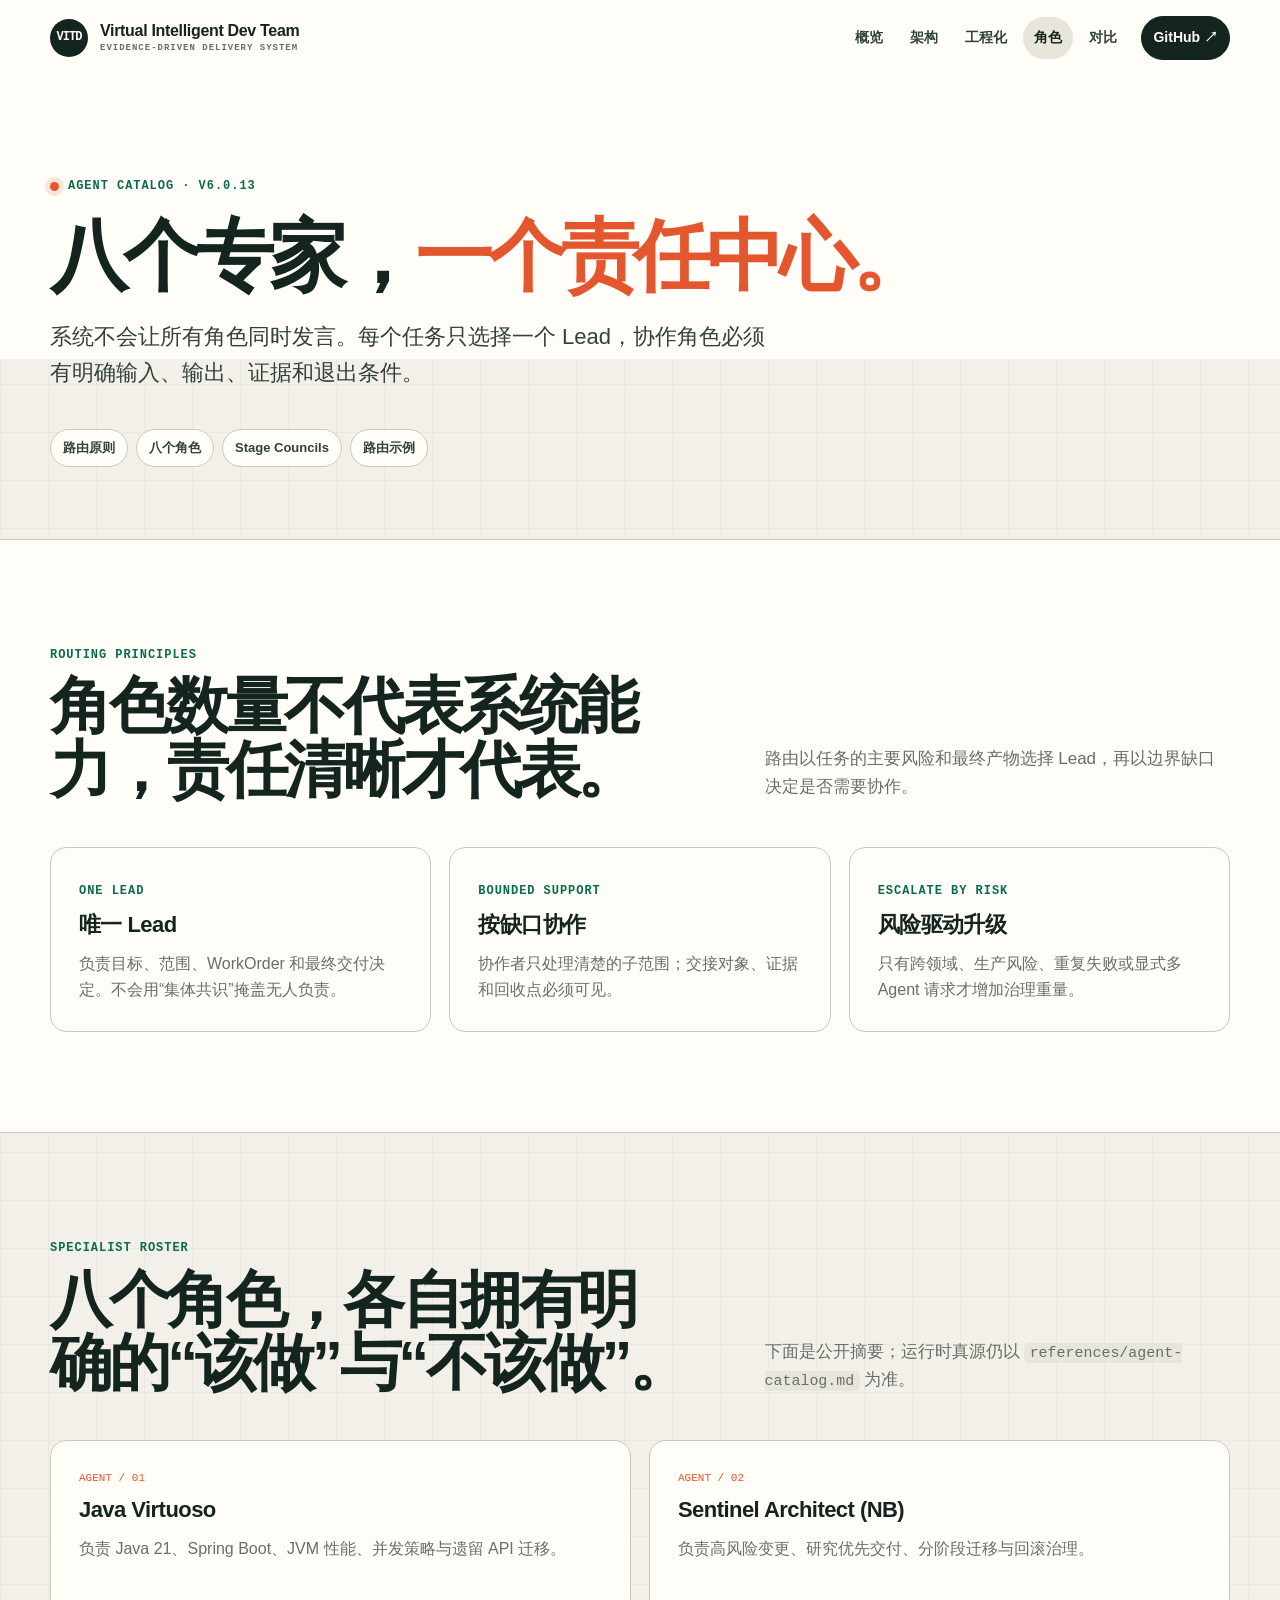
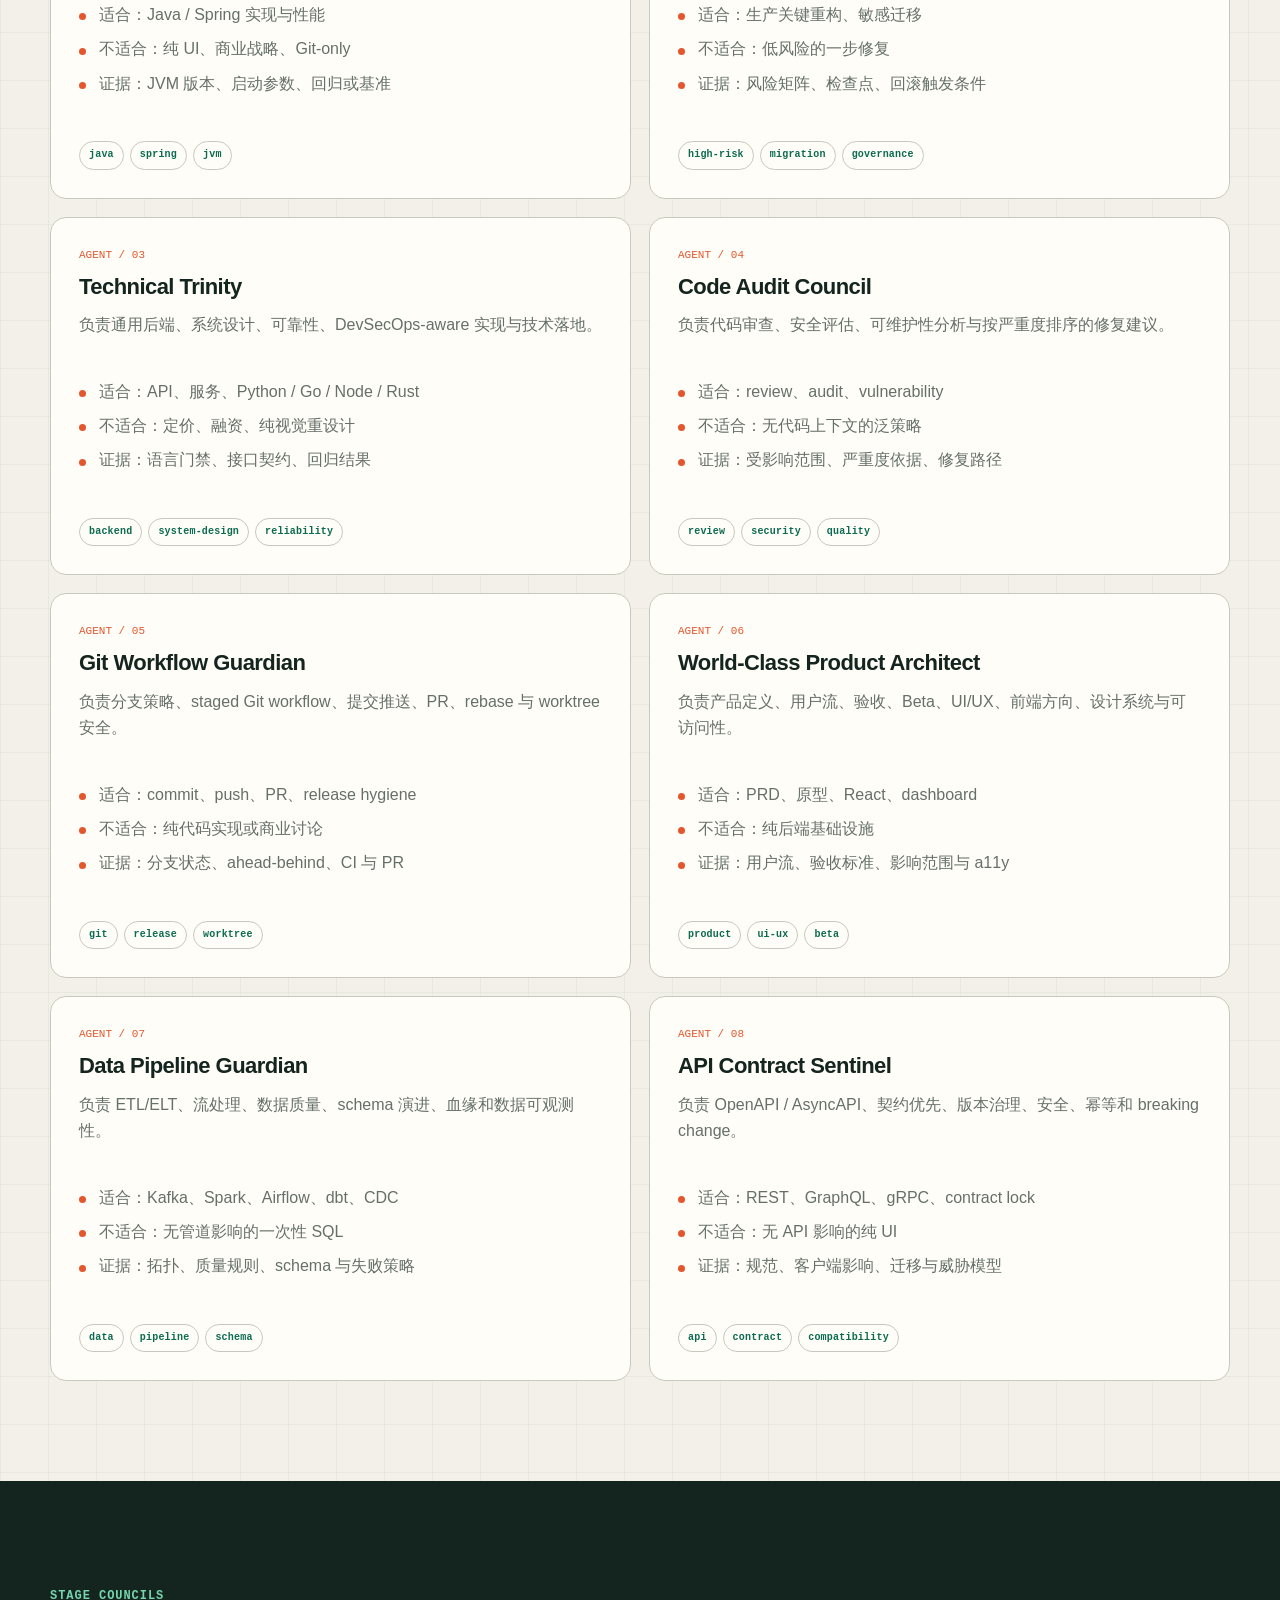
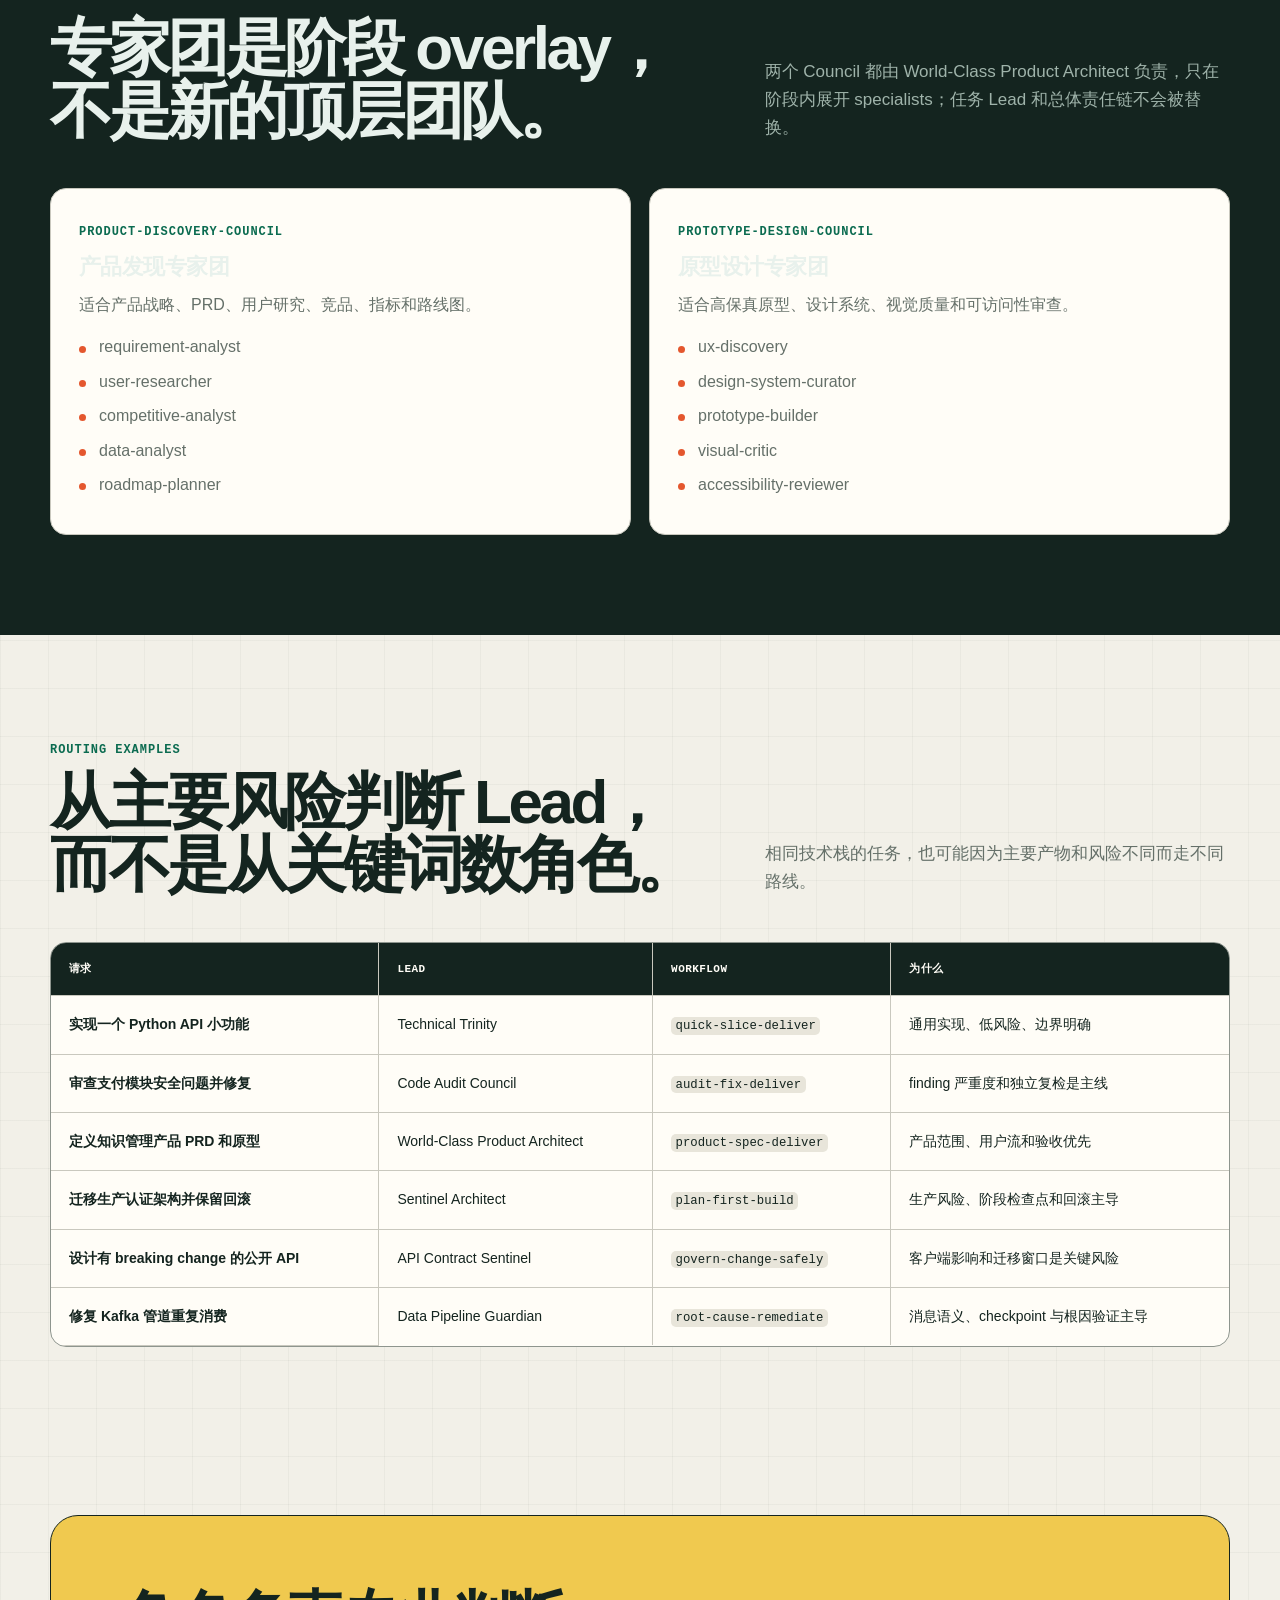
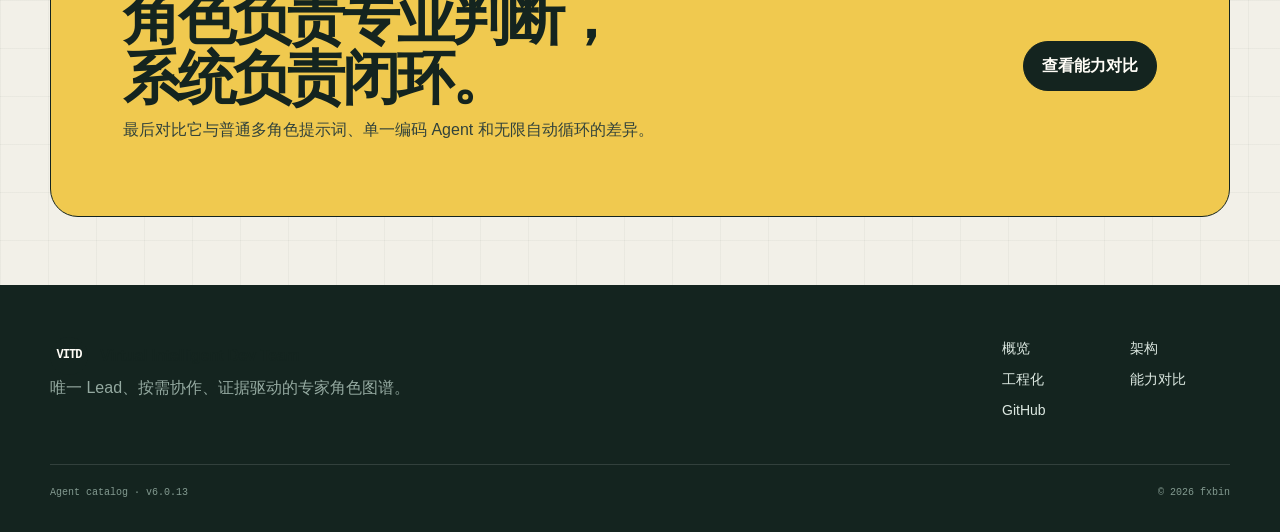
==== docs/agents.html @ fa72d9d4 "feat(virtual-intelligent-dev-team): 定义 worktree 场景下的状态目录归属 新增 worktree-state-placement-protocol，区分 s" ====
<!doctype html>
<html lang="zh-CN">
<head>
  <meta charset="utf-8">
  <meta name="viewport" content="width=device-width, initial-scale=1">
  <meta name="description" content="Virtual Intelligent Dev Team 的八个专家角色、路由边界、证据要求与阶段专家团。">
  <meta name="theme-color" content="#14241f">
  <title>专家角色图谱 — Virtual Intelligent Dev Team</title>
  <link rel="icon" href="data:,">
  <link rel="stylesheet" href="assets/site.css?v=v6.0.13">
  <script src="assets/site.js?v=v6.0.13" defer></script>
</head>
<body>
  <a class="skip-link" href="#main-content">跳到主要内容</a>
  <header class="site-header" data-site-header>
    <div class="container nav-shell">
      <a class="brand" href="index.html" aria-label="Virtual Intelligent Dev Team 首页"><span class="brand-mark">VITD</span><span class="brand-copy">Virtual Intelligent Dev Team<small>Evidence-driven delivery system</small></span></a>
      <button class="nav-toggle" type="button" aria-expanded="false" aria-controls="site-navigation" aria-label="打开导航" data-nav-toggle><span></span><span></span></button>
      <nav class="site-nav" id="site-navigation" aria-label="主导航" data-site-nav><a href="index.html">概览</a><a href="architecture.html">架构</a><a href="engineering.html">工程化</a><a href="agents.html" aria-current="page">角色</a><a href="matrix.html">对比</a><a class="nav-github" href="https://github.com/fxbin/virtual-intelligent-dev-team">GitHub ↗</a></nav>
    </div>
  </header>

  <main id="main-content">
    <section class="page-hero">
      <div class="container">
        <p class="eyebrow">Agent catalog · v6.0.13</p>
        <h1>八个专家，<span class="accent-text">一个责任中心。</span></h1>
        <p class="lede">系统不会让所有角色同时发言。每个任务只选择一个 Lead，协作角色必须有明确输入、输出、证据和退出条件。</p>
        <div class="page-index" aria-label="本页目录"><a href="#routing">路由原则</a><a href="#roster">八个角色</a><a href="#councils">Stage Councils</a><a href="#examples">路由示例</a></div>
      </div>
    </section>

    <section class="section section-cream" id="routing">
      <div class="container">
        <div class="section-head"><div><span class="section-kicker">Routing principles</span><h2>角色数量不代表系统能力，责任清晰才代表。</h2></div><p>路由以任务的主要风险和最终产物选择 Lead，再以边界缺口决定是否需要协作。</p></div>
        <div class="grid-3">
          <article class="card"><span class="card-kicker">One lead</span><h3>唯一 Lead</h3><p>负责目标、范围、WorkOrder 和最终交付决定。不会用“集体共识”掩盖无人负责。</p></article>
          <article class="card"><span class="card-kicker">Bounded support</span><h3>按缺口协作</h3><p>协作者只处理清楚的子范围；交接对象、证据和回收点必须可见。</p></article>
          <article class="card"><span class="card-kicker">Escalate by risk</span><h3>风险驱动升级</h3><p>只有跨领域、生产风险、重复失败或显式多 Agent 请求才增加治理重量。</p></article>
        </div>
      </div>
    </section>

    <section class="section" id="roster">
      <div class="container">
        <div class="section-head"><div><span class="section-kicker">Specialist roster</span><h2>八个角色，各自拥有明确的“该做”与“不该做”。</h2></div><p>下面是公开摘要；运行时真源仍以 <code>references/agent-catalog.md</code> 为准。</p></div>
        <div class="grid-2">
          <article class="card agent-card"><span class="agent-id">AGENT / 01</span><h3>Java Virtuoso</h3><p>负责 Java 21、Spring Boot、JVM 性能、并发策略与遗留 API 迁移。</p><ul><li>适合：Java / Spring 实现与性能</li><li>不适合：纯 UI、商业战略、Git-only</li><li>证据：JVM 版本、启动参数、回归或基准</li></ul><div class="agent-meta"><span class="tag">java</span><span class="tag">spring</span><span class="tag">jvm</span></div></article>
          <article class="card agent-card"><span class="agent-id">AGENT / 02</span><h3>Sentinel Architect (NB)</h3><p>负责高风险变更、研究优先交付、分阶段迁移与回滚治理。</p><ul><li>适合：生产关键重构、敏感迁移</li><li>不适合：低风险的一步修复</li><li>证据：风险矩阵、检查点、回滚触发条件</li></ul><div class="agent-meta"><span class="tag">high-risk</span><span class="tag">migration</span><span class="tag">governance</span></div></article>
          <article class="card agent-card"><span class="agent-id">AGENT / 03</span><h3>Technical Trinity</h3><p>负责通用后端、系统设计、可靠性、DevSecOps-aware 实现与技术落地。</p><ul><li>适合：API、服务、Python / Go / Node / Rust</li><li>不适合：定价、融资、纯视觉重设计</li><li>证据：语言门禁、接口契约、回归结果</li></ul><div class="agent-meta"><span class="tag">backend</span><span class="tag">system-design</span><span class="tag">reliability</span></div></article>
          <article class="card agent-card"><span class="agent-id">AGENT / 04</span><h3>Code Audit Council</h3><p>负责代码审查、安全评估、可维护性分析与按严重度排序的修复建议。</p><ul><li>适合：review、audit、vulnerability</li><li>不适合：无代码上下文的泛策略</li><li>证据：受影响范围、严重度依据、修复路径</li></ul><div class="agent-meta"><span class="tag">review</span><span class="tag">security</span><span class="tag">quality</span></div></article>
          <article class="card agent-card"><span class="agent-id">AGENT / 05</span><h3>Git Workflow Guardian</h3><p>负责分支策略、staged Git workflow、提交推送、PR、rebase 与 worktree 安全。</p><ul><li>适合：commit、push、PR、release hygiene</li><li>不适合：纯代码实现或商业讨论</li><li>证据：分支状态、ahead-behind、CI 与 PR</li></ul><div class="agent-meta"><span class="tag">git</span><span class="tag">release</span><span class="tag">worktree</span></div></article>
          <article class="card agent-card"><span class="agent-id">AGENT / 06</span><h3>World-Class Product Architect</h3><p>负责产品定义、用户流、验收、Beta、UI/UX、前端方向、设计系统与可访问性。</p><ul><li>适合：PRD、原型、React、dashboard</li><li>不适合：纯后端基础设施</li><li>证据：用户流、验收标准、影响范围与 a11y</li></ul><div class="agent-meta"><span class="tag">product</span><span class="tag">ui-ux</span><span class="tag">beta</span></div></article>
          <article class="card agent-card"><span class="agent-id">AGENT / 07</span><h3>Data Pipeline Guardian</h3><p>负责 ETL/ELT、流处理、数据质量、schema 演进、血缘和数据可观测性。</p><ul><li>适合：Kafka、Spark、Airflow、dbt、CDC</li><li>不适合：无管道影响的一次性 SQL</li><li>证据：拓扑、质量规则、schema 与失败策略</li></ul><div class="agent-meta"><span class="tag">data</span><span class="tag">pipeline</span><span class="tag">schema</span></div></article>
          <article class="card agent-card"><span class="agent-id">AGENT / 08</span><h3>API Contract Sentinel</h3><p>负责 OpenAPI / AsyncAPI、契约优先、版本治理、安全、幂等和 breaking change。</p><ul><li>适合：REST、GraphQL、gRPC、contract lock</li><li>不适合：无 API 影响的纯 UI</li><li>证据：规范、客户端影响、迁移与威胁模型</li></ul><div class="agent-meta"><span class="tag">api</span><span class="tag">contract</span><span class="tag">compatibility</span></div></article>
        </div>
      </div>
    </section>

    <section class="section section-dark" id="councils">
      <div class="container">
        <div class="section-head"><div><span class="section-kicker">Stage councils</span><h2>专家团是阶段 overlay，不是新的顶层团队。</h2></div><p>两个 Council 都由 World-Class Product Architect 负责，只在阶段内展开 specialists；任务 Lead 和总体责任链不会被替换。</p></div>
        <div class="grid-2">
          <article class="card"><span class="card-kicker">product-discovery-council</span><h3>产品发现专家团</h3><p>适合产品战略、PRD、用户研究、竞品、指标和路线图。</p><ul><li>requirement-analyst</li><li>user-researcher</li><li>competitive-analyst</li><li>data-analyst</li><li>roadmap-planner</li></ul></article>
          <article class="card"><span class="card-kicker">prototype-design-council</span><h3>原型设计专家团</h3><p>适合高保真原型、设计系统、视觉质量和可访问性审查。</p><ul><li>ux-discovery</li><li>design-system-curator</li><li>prototype-builder</li><li>visual-critic</li><li>accessibility-reviewer</li></ul></article>
        </div>
      </div>
    </section>

    <section class="section" id="examples">
      <div class="container">
        <div class="section-head"><div><span class="section-kicker">Routing examples</span><h2>从主要风险判断 Lead，而不是从关键词数角色。</h2></div><p>相同技术栈的任务，也可能因为主要产物和风险不同而走不同路线。</p></div>
        <div class="table-wrap">
          <table>
            <thead><tr><th>请求</th><th>Lead</th><th>Workflow</th><th>为什么</th></tr></thead>
            <tbody>
              <tr><th>实现一个 Python API 小功能</th><td>Technical Trinity</td><td><code>quick-slice-deliver</code></td><td>通用实现、低风险、边界明确</td></tr>
              <tr><th>审查支付模块安全问题并修复</th><td>Code Audit Council</td><td><code>audit-fix-deliver</code></td><td>finding 严重度和独立复检是主线</td></tr>
              <tr><th>定义知识管理产品 PRD 和原型</th><td>World-Class Product Architect</td><td><code>product-spec-deliver</code></td><td>产品范围、用户流和验收优先</td></tr>
              <tr><th>迁移生产认证架构并保留回滚</th><td>Sentinel Architect</td><td><code>plan-first-build</code></td><td>生产风险、阶段检查点和回滚主导</td></tr>
              <tr><th>设计有 breaking change 的公开 API</th><td>API Contract Sentinel</td><td><code>govern-change-safely</code></td><td>客户端影响和迁移窗口是关键风险</td></tr>
              <tr><th>修复 Kafka 管道重复消费</th><td>Data Pipeline Guardian</td><td><code>root-cause-remediate</code></td><td>消息语义、checkpoint 与根因验证主导</td></tr>
            </tbody>
          </table>
        </div>
      </div>
    </section>

    <section class="section section-compact"><div class="container"><div class="cta-panel"><div><h2>角色负责专业判断，系统负责闭环。</h2><p>最后对比它与普通多角色提示词、单一编码 Agent 和无限自动循环的差异。</p></div><a class="button button-primary" href="matrix.html">查看能力对比</a></div></div></section>
  </main>

  <footer class="site-footer"><div class="container"><div class="footer-grid"><div class="footer-copy"><a class="brand" href="index.html"><span class="brand-mark">VITD</span><span>Virtual Intelligent Dev Team</span></a><p>唯一 Lead、按需协作、证据驱动的专家角色图谱。</p></div><nav class="footer-links" aria-label="页脚导航"><a href="index.html">概览</a><a href="architecture.html">架构</a><a href="engineering.html">工程化</a><a href="matrix.html">能力对比</a><a href="https://github.com/fxbin/virtual-intelligent-dev-team">GitHub</a></nav></div><div class="footer-bottom"><span>Agent catalog · v6.0.13</span><span>© <span data-current-year>2026</span> fxbin</span></div></div></footer>
</body>
</html>
---- docs/assets/site.css ----
:root {
  color-scheme: light;
  --paper: #f2f0e8;
  --paper-strong: #e8e5da;
  --panel: #fffdf7;
  --ink: #14241f;
  --ink-soft: #31423b;
  --muted: #657069;
  --line: #c9c8be;
  --line-strong: #8e958e;
  --accent: #e4572e;
  --accent-dark: #ad3519;
  --green: #0b6b50;
  --green-soft: #dcece4;
  --yellow: #f0c94f;
  --code: #10241e;
  --code-soft: #173229;
  --white: #ffffff;
  --radius-sm: 8px;
  --radius: 16px;
  --radius-lg: 28px;
  --shadow: 0 16px 40px rgb(20 36 31 / 8%);
  --max-width: 1180px;
  --font-sans: Inter, ui-sans-serif, -apple-system, BlinkMacSystemFont, "Segoe UI", "PingFang SC", "Hiragino Sans GB", "Microsoft YaHei", sans-serif;
  --font-mono: "SFMono-Regular", Consolas, "Liberation Mono", Menlo, monospace;
}

*,
*::before,
*::after {
  box-sizing: border-box;
}

html {
  scroll-behavior: smooth;
  scroll-padding-top: 96px;
}

body {
  margin: 0;
  min-width: 320px;
  background:
    linear-gradient(rgb(20 36 31 / 4%) 1px, transparent 1px),
    linear-gradient(90deg, rgb(20 36 31 / 4%) 1px, transparent 1px),
    var(--paper);
  background-size: 48px 48px;
  color: var(--ink);
  font-family: var(--font-sans);
  font-size: 16px;
  line-height: 1.65;
  text-rendering: optimizeLegibility;
}

body::before {
  position: fixed;
  z-index: -1;
  inset: 0 0 auto;
  height: 360px;
  background: var(--panel);
  border-bottom: 1px solid rgb(20 36 31 / 5%);
  content: "";
}

img,
svg {
  display: block;
  max-width: 100%;
}

a {
  color: inherit;
  text-decoration-thickness: 1px;
  text-underline-offset: 0.2em;
}

a:hover {
  color: var(--accent-dark);
}

button,
input {
  font: inherit;
}

button {
  color: inherit;
}

:focus-visible {
  outline: 3px solid var(--yellow);
  outline-offset: 3px;
}

.skip-link {
  position: fixed;
  z-index: 1000;
  top: 12px;
  left: 12px;
  padding: 10px 14px;
  transform: translateY(-160%);
  border: 2px solid var(--ink);
  border-radius: var(--radius-sm);
  background: var(--yellow);
  color: var(--ink);
  font-weight: 800;
}

.skip-link:focus {
  transform: translateY(0);
}

.container {
  width: min(calc(100% - 40px), var(--max-width));
  margin-inline: auto;
}

.site-header {
  position: sticky;
  z-index: 100;
  top: 0;
  border-bottom: 1px solid transparent;
  background: rgb(255 253 247 / 88%);
  backdrop-filter: blur(18px);
  transition: border-color 160ms ease, box-shadow 160ms ease;
}

.site-header.is-scrolled {
  border-color: var(--line);
  box-shadow: 0 8px 28px rgb(20 36 31 / 7%);
}

.nav-shell {
  display: flex;
  min-height: 76px;
  align-items: center;
  justify-content: space-between;
  gap: 28px;
}

.brand {
  display: inline-flex;
  align-items: center;
  gap: 12px;
  color: var(--ink);
  font-weight: 850;
  letter-spacing: -0.02em;
  text-decoration: none;
}

.brand:hover {
  color: var(--ink);
}

.brand-mark {
  display: grid;
  width: 38px;
  height: 38px;
  place-items: center;
  border-radius: 50%;
  background: var(--ink);
  color: var(--panel);
  font-family: var(--font-mono);
  font-size: 12px;
  letter-spacing: -0.08em;
}

.brand-copy {
  display: grid;
  line-height: 1.1;
}

.brand-copy small {
  margin-top: 4px;
  color: var(--muted);
  font-family: var(--font-mono);
  font-size: 9px;
  font-weight: 700;
  letter-spacing: 0.11em;
  text-transform: uppercase;
}

.site-nav {
  display: flex;
  align-items: center;
  gap: 5px;
}

.site-nav a {
  padding: 9px 11px;
  border-radius: 999px;
  color: var(--ink-soft);
  font-size: 14px;
  font-weight: 720;
  text-decoration: none;
}

.site-nav a:hover,
.site-nav a[aria-current="page"] {
  background: var(--paper-strong);
  color: var(--ink);
}

.site-nav .nav-github {
  margin-left: 8px;
  border: 1px solid var(--ink);
  background: var(--ink);
  color: var(--panel);
}

.site-nav .nav-github:hover {
  background: var(--green);
  color: var(--white);
}

.nav-toggle {
  display: none;
  width: 44px;
  height: 44px;
  padding: 0;
  border: 1px solid var(--line-strong);
  border-radius: 50%;
  background: transparent;
  cursor: pointer;
}

.nav-toggle span {
  display: block;
  width: 18px;
  height: 2px;
  margin: 4px auto;
  background: currentColor;
  transition: transform 160ms ease, opacity 160ms ease;
}

.nav-toggle[aria-expanded="true"] span:first-child {
  transform: translateY(3px) rotate(45deg);
}

.nav-toggle[aria-expanded="true"] span:last-child {
  transform: translateY(-3px) rotate(-45deg);
}

main {
  overflow: hidden;
}

.page-hero {
  padding: 96px 0 72px;
}

.home-hero {
  padding-top: 78px;
}

.hero-grid {
  display: grid;
  align-items: center;
  gap: clamp(44px, 7vw, 96px);
  grid-template-columns: minmax(0, 1.12fr) minmax(330px, 0.88fr);
}

.eyebrow,
.section-kicker,
.card-kicker,
.mono-label {
  color: var(--green);
  font-family: var(--font-mono);
  font-size: 12px;
  font-weight: 800;
  letter-spacing: 0.08em;
  text-transform: uppercase;
}

.eyebrow {
  display: inline-flex;
  align-items: center;
  gap: 9px;
  margin: 0 0 22px;
}

.eyebrow::before {
  width: 9px;
  height: 9px;
  border-radius: 50%;
  background: var(--accent);
  box-shadow: 0 0 0 5px rgb(228 87 46 / 14%);
  content: "";
}

h1,
h2,
h3,
p {
  margin-top: 0;
}

h1,
h2,
h3 {
  text-wrap: balance;
}

h1 {
  max-width: 820px;
  margin-bottom: 24px;
  font-size: clamp(48px, 7.4vw, 92px);
  font-weight: 880;
  letter-spacing: -0.065em;
  line-height: 0.98;
}

.page-hero:not(.home-hero) h1 {
  max-width: 920px;
  font-size: clamp(46px, 6.4vw, 78px);
}

.accent-text {
  color: var(--accent);
}

.lede {
  max-width: 720px;
  margin-bottom: 30px;
  color: var(--ink-soft);
  font-size: clamp(18px, 2vw, 22px);
  line-height: 1.65;
}

.hero-actions,
.button-row {
  display: flex;
  flex-wrap: wrap;
  gap: 12px;
}

.button {
  display: inline-flex;
  min-height: 48px;
  align-items: center;
  justify-content: center;
  gap: 10px;
  padding: 11px 18px;
  border: 1px solid var(--ink);
  border-radius: 999px;
  font-weight: 780;
  text-decoration: none;
  transition: transform 150ms ease, box-shadow 150ms ease, background 150ms ease;
}

.button:hover {
  transform: translateY(-2px);
  color: inherit;
  box-shadow: 0 8px 20px rgb(20 36 31 / 12%);
}

.button-primary {
  background: var(--ink);
  color: var(--panel);
}

.button-primary:hover {
  background: var(--green);
  color: var(--white);
}

.button-secondary {
  background: var(--panel);
}

.text-link {
  color: var(--green);
  font-weight: 780;
}

.signal-board {
  overflow: hidden;
  border: 1px solid var(--ink);
  border-radius: var(--radius-lg);
  background: var(--code);
  box-shadow: 16px 16px 0 var(--yellow);
  color: #e7f3ec;
}

.signal-head {
  display: flex;
  min-height: 52px;
  align-items: center;
  justify-content: space-between;
  gap: 16px;
  padding: 0 20px;
  border-bottom: 1px solid rgb(255 255 255 / 14%);
  color: #aac2b7;
  font-family: var(--font-mono);
  font-size: 11px;
  letter-spacing: 0.06em;
  text-transform: uppercase;
}

.live-dot {
  display: inline-flex;
  align-items: center;
  gap: 8px;
}

.live-dot::before {
  width: 8px;
  height: 8px;
  border-radius: 50%;
  background: #64d7a4;
  box-shadow: 0 0 0 4px rgb(100 215 164 / 13%);
  content: "";
}

.signal-body {
  display: grid;
  gap: 0;
  padding: 20px;
}

.signal-row {
  display: grid;
  min-height: 56px;
  align-items: center;
  gap: 13px;
  border-bottom: 1px solid rgb(255 255 255 / 10%);
  grid-template-columns: 30px 104px 1fr;
}

.signal-row:last-child {
  border-bottom: 0;
}

.signal-index,
.signal-code {
  font-family: var(--font-mono);
  font-size: 12px;
}

.signal-index {
  color: #709586;
}

.signal-code {
  color: #f5d35c;
}

.signal-state {
  color: #e7f3ec;
  font-weight: 720;
}

.hero-note {
  margin: 16px 0 0;
  color: var(--muted);
  font-family: var(--font-mono);
  font-size: 12px;
}

.metric-strip {
  display: grid;
  overflow: hidden;
  margin-top: 70px;
  border-block: 1px solid var(--line-strong);
  grid-template-columns: repeat(4, 1fr);
}

.metric {
  min-height: 122px;
  padding: 24px;
  border-right: 1px solid var(--line-strong);
}

.metric:last-child {
  border-right: 0;
}

.metric strong {
  display: block;
  margin-bottom: 5px;
  color: var(--ink);
  font-size: 32px;
  letter-spacing: -0.04em;
  line-height: 1;
}

.metric span {
  color: var(--muted);
  font-size: 13px;
}

.section {
  padding: 100px 0;
}

.section-compact {
  padding: 68px 0;
}

.section-dark {
  background: var(--ink);
  color: #e8f1ec;
}

.section-cream {
  border-block: 1px solid var(--line);
  background: var(--panel);
}

.section-head {
  display: grid;
  align-items: end;
  gap: 30px;
  margin-bottom: 46px;
  grid-template-columns: minmax(0, 1fr) minmax(280px, 0.68fr);
}

.section-head h2 {
  max-width: 760px;
  margin: 8px 0 0;
  font-size: clamp(36px, 5vw, 62px);
  font-weight: 860;
  letter-spacing: -0.055em;
  line-height: 1.02;
}

.section-head p {
  margin-bottom: 0;
  color: var(--muted);
  font-size: 17px;
}

.section-dark .section-head p,
.section-dark .muted {
  color: #9fb3aa;
}

.section-dark .section-kicker {
  color: #75d5ac;
}

.grid-2,
.grid-3,
.grid-4 {
  display: grid;
  gap: 18px;
}

.grid-2 {
  grid-template-columns: repeat(2, minmax(0, 1fr));
}

.grid-3 {
  grid-template-columns: repeat(3, minmax(0, 1fr));
}

.grid-4 {
  grid-template-columns: repeat(4, minmax(0, 1fr));
}

.card {
  position: relative;
  padding: 28px;
  border: 1px solid var(--line);
  border-radius: var(--radius);
  background: var(--panel);
}

.card h3 {
  margin: 10px 0 12px;
  font-size: 22px;
  letter-spacing: -0.025em;
  line-height: 1.2;
}

.card p:last-child,
.card ul:last-child {
  margin-bottom: 0;
}

.card p,
.card li {
  color: var(--muted);
}

.card ul,
.check-list,
.plain-list {
  padding: 0;
  list-style: none;
}

.card li,
.check-list li {
  position: relative;
  margin: 8px 0;
  padding-left: 20px;
}

.card li::before,
.check-list li::before {
  position: absolute;
  top: 0.7em;
  left: 0;
  width: 7px;
  height: 7px;
  border-radius: 50%;
  background: var(--accent);
  content: "";
}

.resource-card {
  display: flex;
  min-height: 270px;
  flex-direction: column;
  justify-content: space-between;
  color: var(--ink);
  text-decoration: none;
  transition: transform 160ms ease, border-color 160ms ease, box-shadow 160ms ease;
}

.resource-card:hover {
  transform: translateY(-5px);
  border-color: var(--ink);
  box-shadow: var(--shadow);
  color: var(--ink);
}

.resource-card .resource-index {
  color: var(--accent);
  font-family: var(--font-mono);
  font-size: 12px;
  font-weight: 800;
}

.resource-card .resource-arrow {
  align-self: flex-end;
  font-size: 26px;
}

.closure-rail {
  display: grid;
  gap: 0;
  border-top: 1px solid var(--line-strong);
}

.closure-item {
  display: grid;
  min-height: 118px;
  align-items: center;
  gap: 24px;
  padding: 23px 0;
  border-bottom: 1px solid var(--line-strong);
  grid-template-columns: 56px minmax(190px, 0.65fr) minmax(0, 1fr) auto;
}

.closure-number {
  color: var(--accent);
  font-family: var(--font-mono);
  font-size: 14px;
}

.closure-name {
  font-size: 21px;
  font-weight: 830;
  letter-spacing: -0.025em;
}

.closure-item p {
  margin: 0;
  color: var(--muted);
}

.closure-output,
.tag,
.pill {
  display: inline-flex;
  width: fit-content;
  align-items: center;
  padding: 5px 9px;
  border: 1px solid var(--line);
  border-radius: 999px;
  font-family: var(--font-mono);
  font-size: 10px;
  font-weight: 760;
  letter-spacing: 0.02em;
  white-space: nowrap;
}

.closure-output {
  border-color: transparent;
  background: var(--green-soft);
  color: var(--green);
}

.system-map {
  display: grid;
  gap: 12px;
  padding: 26px;
  border: 1px solid rgb(255 255 255 / 16%);
  border-radius: var(--radius-lg);
  background: var(--code-soft);
}

.map-row {
  display: grid;
  gap: 12px;
  grid-template-columns: repeat(6, minmax(0, 1fr));
}

.map-node {
  min-height: 112px;
  padding: 16px;
  border: 1px solid rgb(255 255 255 / 17%);
  border-radius: var(--radius-sm);
  background: rgb(255 255 255 / 4%);
}

.map-node strong {
  display: block;
  margin-bottom: 7px;
  color: #ffffff;
  font-size: 14px;
}

.map-node span {
  color: #92aa9f;
  font-size: 12px;
}

.map-node.is-active {
  border-color: #78d6ae;
  background: rgb(11 107 80 / 28%);
}

.delivery-subgraph {
  display: grid;
  gap: 10px;
  padding: 18px;
  border: 1px solid rgb(240 201 79 / 48%);
  border-radius: var(--radius);
  background: rgb(240 201 79 / 7%);
  grid-template-columns: repeat(5, minmax(0, 1fr));
}

.delivery-node {
  padding: 13px;
  border-radius: var(--radius-sm);
  background: #223a32;
  color: #eaf4ee;
  font-family: var(--font-mono);
  font-size: 11px;
  text-align: center;
}

.process-list {
  counter-reset: process;
  display: grid;
  gap: 16px;
  padding: 0;
  list-style: none;
}

.process-list li {
  counter-increment: process;
  display: grid;
  align-items: start;
  gap: 18px;
  padding: 22px 0;
  border-bottom: 1px solid var(--line);
  grid-template-columns: 42px 1fr;
}

.process-list li::before {
  display: grid;
  width: 36px;
  height: 36px;
  place-items: center;
  border-radius: 50%;
  background: var(--ink);
  color: var(--panel);
  content: counter(process, decimal-leading-zero);
  font-family: var(--font-mono);
  font-size: 11px;
}

.process-list strong {
  display: block;
  margin-bottom: 5px;
}

.process-list p {
  margin: 0;
  color: var(--muted);
}

.code-card {
  position: relative;
  overflow: hidden;
  border: 1px solid var(--ink);
  border-radius: var(--radius);
  background: var(--code);
  color: #dcebe3;
}

.code-head {
  display: flex;
  min-height: 48px;
  align-items: center;
  justify-content: space-between;
  gap: 16px;
  padding: 0 16px;
  border-bottom: 1px solid rgb(255 255 255 / 13%);
  color: #91aa9f;
  font-family: var(--font-mono);
  font-size: 11px;
}

.code-card pre {
  overflow-x: auto;
  margin: 0;
  padding: 22px;
  color: #e9f4ee;
  font-family: var(--font-mono);
  font-size: 13px;
  line-height: 1.75;
  white-space: pre;
}

.copy-button {
  padding: 6px 10px;
  border: 1px solid rgb(255 255 255 / 22%);
  border-radius: 999px;
  background: transparent;
  color: #dcebe3;
  cursor: pointer;
  font-family: var(--font-mono);
  font-size: 10px;
}

.copy-button:hover {
  border-color: #78d6ae;
  color: #78d6ae;
}

.inline-code,
code {
  font-family: var(--font-mono);
}

:not(pre) > code {
  padding: 0.15em 0.36em;
  border-radius: 5px;
  background: var(--paper-strong);
  font-size: 0.88em;
}

.notice {
  padding: 22px 24px;
  border-left: 5px solid var(--accent);
  border-radius: 0 var(--radius-sm) var(--radius-sm) 0;
  background: var(--panel);
}

.notice strong {
  display: block;
  margin-bottom: 5px;
}

.notice p:last-child {
  margin-bottom: 0;
}

.page-index {
  display: flex;
  flex-wrap: wrap;
  gap: 8px;
  margin-top: 38px;
}

.page-index a {
  padding: 7px 12px;
  border: 1px solid var(--line);
  border-radius: 999px;
  background: var(--panel);
  color: var(--ink-soft);
  font-size: 13px;
  font-weight: 700;
  text-decoration: none;
}

.page-index a:hover {
  border-color: var(--ink);
  color: var(--ink);
}

.agent-card {
  display: flex;
  min-height: 286px;
  flex-direction: column;
}

.agent-card .agent-id {
  color: var(--accent);
  font-family: var(--font-mono);
  font-size: 11px;
}

.agent-card .agent-meta {
  display: flex;
  flex-wrap: wrap;
  gap: 6px;
  margin-top: auto;
  padding-top: 20px;
}

.agent-card .tag {
  color: var(--green);
}

.table-wrap {
  overflow-x: auto;
  border: 1px solid var(--line-strong);
  border-radius: var(--radius);
  background: var(--panel);
}

table {
  width: 100%;
  border-collapse: collapse;
  font-size: 14px;
}

th,
td {
  min-width: 150px;
  padding: 17px 18px;
  border-right: 1px solid var(--line);
  border-bottom: 1px solid var(--line);
  text-align: left;
  vertical-align: top;
}

th:last-child,
td:last-child {
  border-right: 0;
}

tr:last-child td {
  border-bottom: 0;
}

thead th {
  background: var(--ink);
  color: var(--panel);
  font-family: var(--font-mono);
  font-size: 11px;
  letter-spacing: 0.04em;
  text-transform: uppercase;
}

tbody th {
  color: var(--ink);
  font-weight: 790;
}

.cell-strong {
  background: var(--green-soft);
  color: var(--green);
  font-weight: 720;
}

.cell-soft {
  color: var(--muted);
}

.bundle-list {
  display: grid;
  gap: 1px;
  overflow: hidden;
  border: 1px solid var(--line);
  border-radius: var(--radius);
  background: var(--line);
  grid-template-columns: repeat(3, minmax(0, 1fr));
}

.bundle-item {
  min-height: 150px;
  padding: 22px;
  background: var(--panel);
}

.bundle-item code {
  display: block;
  margin-bottom: 9px;
  padding: 0;
  background: transparent;
  color: var(--green);
  font-size: 12px;
  font-weight: 800;
}

.bundle-item p {
  margin: 0;
  color: var(--muted);
  font-size: 14px;
}

.state-grid {
  display: grid;
  gap: 10px;
  grid-template-columns: repeat(7, minmax(0, 1fr));
}

.state {
  display: grid;
  min-height: 84px;
  place-items: center;
  padding: 10px;
  border: 1px solid var(--line);
  border-radius: var(--radius-sm);
  background: var(--panel);
  font-family: var(--font-mono);
  font-size: 10px;
  font-weight: 760;
  text-align: center;
}

.state.is-gate {
  border-color: var(--accent);
  color: var(--accent-dark);
}

.state.is-done {
  border-color: var(--green);
  background: var(--green-soft);
  color: var(--green);
}

.two-column-copy {
  display: grid;
  align-items: start;
  gap: 54px;
  grid-template-columns: minmax(0, 0.82fr) minmax(0, 1.18fr);
}

.sticky-copy {
  position: sticky;
  top: 112px;
}

.sticky-copy h2 {
  margin: 10px 0 18px;
  font-size: clamp(34px, 4.2vw, 54px);
  letter-spacing: -0.05em;
  line-height: 1.05;
}

.sticky-copy p {
  color: var(--muted);
}

.definition-list {
  margin: 0;
}

.definition-list > div {
  padding: 22px 0;
  border-bottom: 1px solid var(--line);
}

.definition-list dt {
  margin-bottom: 6px;
  color: var(--ink);
  font-weight: 800;
}

.definition-list dd {
  margin: 0;
  color: var(--muted);
}

.cta-panel {
  display: grid;
  align-items: center;
  gap: 34px;
  padding: clamp(32px, 6vw, 72px);
  border: 1px solid var(--ink);
  border-radius: var(--radius-lg);
  background: var(--yellow);
  grid-template-columns: minmax(0, 1fr) auto;
}

.cta-panel h2 {
  max-width: 760px;
  margin: 0 0 10px;
  font-size: clamp(34px, 5vw, 58px);
  letter-spacing: -0.055em;
  line-height: 1.03;
}

.cta-panel p {
  max-width: 720px;
  margin: 0;
  color: var(--ink-soft);
}

.site-footer {
  padding: 52px 0 30px;
  background: var(--ink);
  color: #dce8e1;
}

.footer-grid {
  display: grid;
  gap: 42px;
  grid-template-columns: minmax(0, 1fr) auto;
}

.footer-copy {
  max-width: 520px;
}

.footer-copy p {
  color: #94a9a0;
}

.footer-links {
  display: grid;
  align-content: start;
  gap: 8px 28px;
  grid-template-columns: repeat(2, minmax(100px, 1fr));
}

.footer-links a {
  color: #dce8e1;
  font-size: 14px;
  text-decoration: none;
}

.footer-links a:hover {
  color: #78d6ae;
}

.footer-bottom {
  display: flex;
  align-items: center;
  justify-content: space-between;
  gap: 20px;
  margin-top: 42px;
  padding-top: 20px;
  border-top: 1px solid rgb(255 255 255 / 13%);
  color: #839a90;
  font-family: var(--font-mono);
  font-size: 10px;
}

.muted {
  color: var(--muted);
}

.only-mobile {
  display: none;
}

@media (max-width: 980px) {
  .js .nav-toggle {
    display: block;
  }

  .js .site-nav {
    position: absolute;
    top: calc(100% + 1px);
    right: 20px;
    left: 20px;
    display: none;
    align-items: stretch;
    padding: 12px;
    border: 1px solid var(--line-strong);
    border-radius: var(--radius);
    background: var(--panel);
    box-shadow: var(--shadow);
  }

  .js .site-nav.is-open {
    display: grid;
  }

  .js .site-nav a {
    padding: 12px 14px;
    border-radius: var(--radius-sm);
  }

  .js .site-nav .nav-github {
    margin: 4px 0 0;
    text-align: center;
  }

  .hero-grid,
  .section-head,
  .two-column-copy {
    grid-template-columns: 1fr;
  }

  .hero-grid {
    gap: 54px;
  }

  .signal-board {
    max-width: 680px;
  }

  .grid-4 {
    grid-template-columns: repeat(2, minmax(0, 1fr));
  }

  .grid-3,
  .bundle-list {
    grid-template-columns: repeat(2, minmax(0, 1fr));
  }

  .map-row {
    grid-template-columns: repeat(3, minmax(0, 1fr));
  }

  .delivery-subgraph {
    grid-template-columns: repeat(5, minmax(110px, 1fr));
    overflow-x: auto;
  }

  .state-grid {
    grid-template-columns: repeat(4, minmax(0, 1fr));
  }

  .sticky-copy {
    position: static;
  }
}

@media (max-width: 700px) {
  .container {
    width: min(calc(100% - 28px), var(--max-width));
  }

  .nav-shell {
    min-height: 68px;
  }

  .brand-copy small {
    display: none;
  }

  .page-hero,
  .home-hero {
    padding: 62px 0 48px;
  }

  h1 {
    font-size: clamp(42px, 13vw, 62px);
  }

  .page-hero:not(.home-hero) h1 {
    font-size: clamp(40px, 12vw, 58px);
  }

  .signal-board {
    box-shadow: 8px 8px 0 var(--yellow);
  }

  .signal-row {
    gap: 8px;
    grid-template-columns: 26px 76px 1fr;
  }

  .signal-code,
  .signal-state {
    font-size: 11px;
  }

  .metric-strip {
    grid-template-columns: repeat(2, 1fr);
  }

  .metric:nth-child(2) {
    border-right: 0;
  }

  .metric:nth-child(-n + 2) {
    border-bottom: 1px solid var(--line-strong);
  }

  .section {
    padding: 72px 0;
  }

  .section-head {
    gap: 18px;
    margin-bottom: 32px;
  }

  .grid-2,
  .grid-3,
  .grid-4,
  .bundle-list {
    grid-template-columns: 1fr;
  }

  .closure-item {
    gap: 9px 16px;
    grid-template-columns: 38px 1fr;
  }

  .closure-item p,
  .closure-output {
    grid-column: 2;
  }

  .map-row {
    grid-template-columns: repeat(2, minmax(0, 1fr));
  }

  .state-grid {
    grid-template-columns: repeat(2, minmax(0, 1fr));
  }

  .cta-panel,
  .footer-grid {
    grid-template-columns: 1fr;
  }

  .cta-panel .button {
    width: 100%;
  }

  .footer-bottom {
    align-items: flex-start;
    flex-direction: column;
  }
}

@media (prefers-reduced-motion: reduce) {
  html {
    scroll-behavior: auto;
  }

  *,
  *::before,
  *::after {
    scroll-behavior: auto !important;
    transition-duration: 0.01ms !important;
  }
}
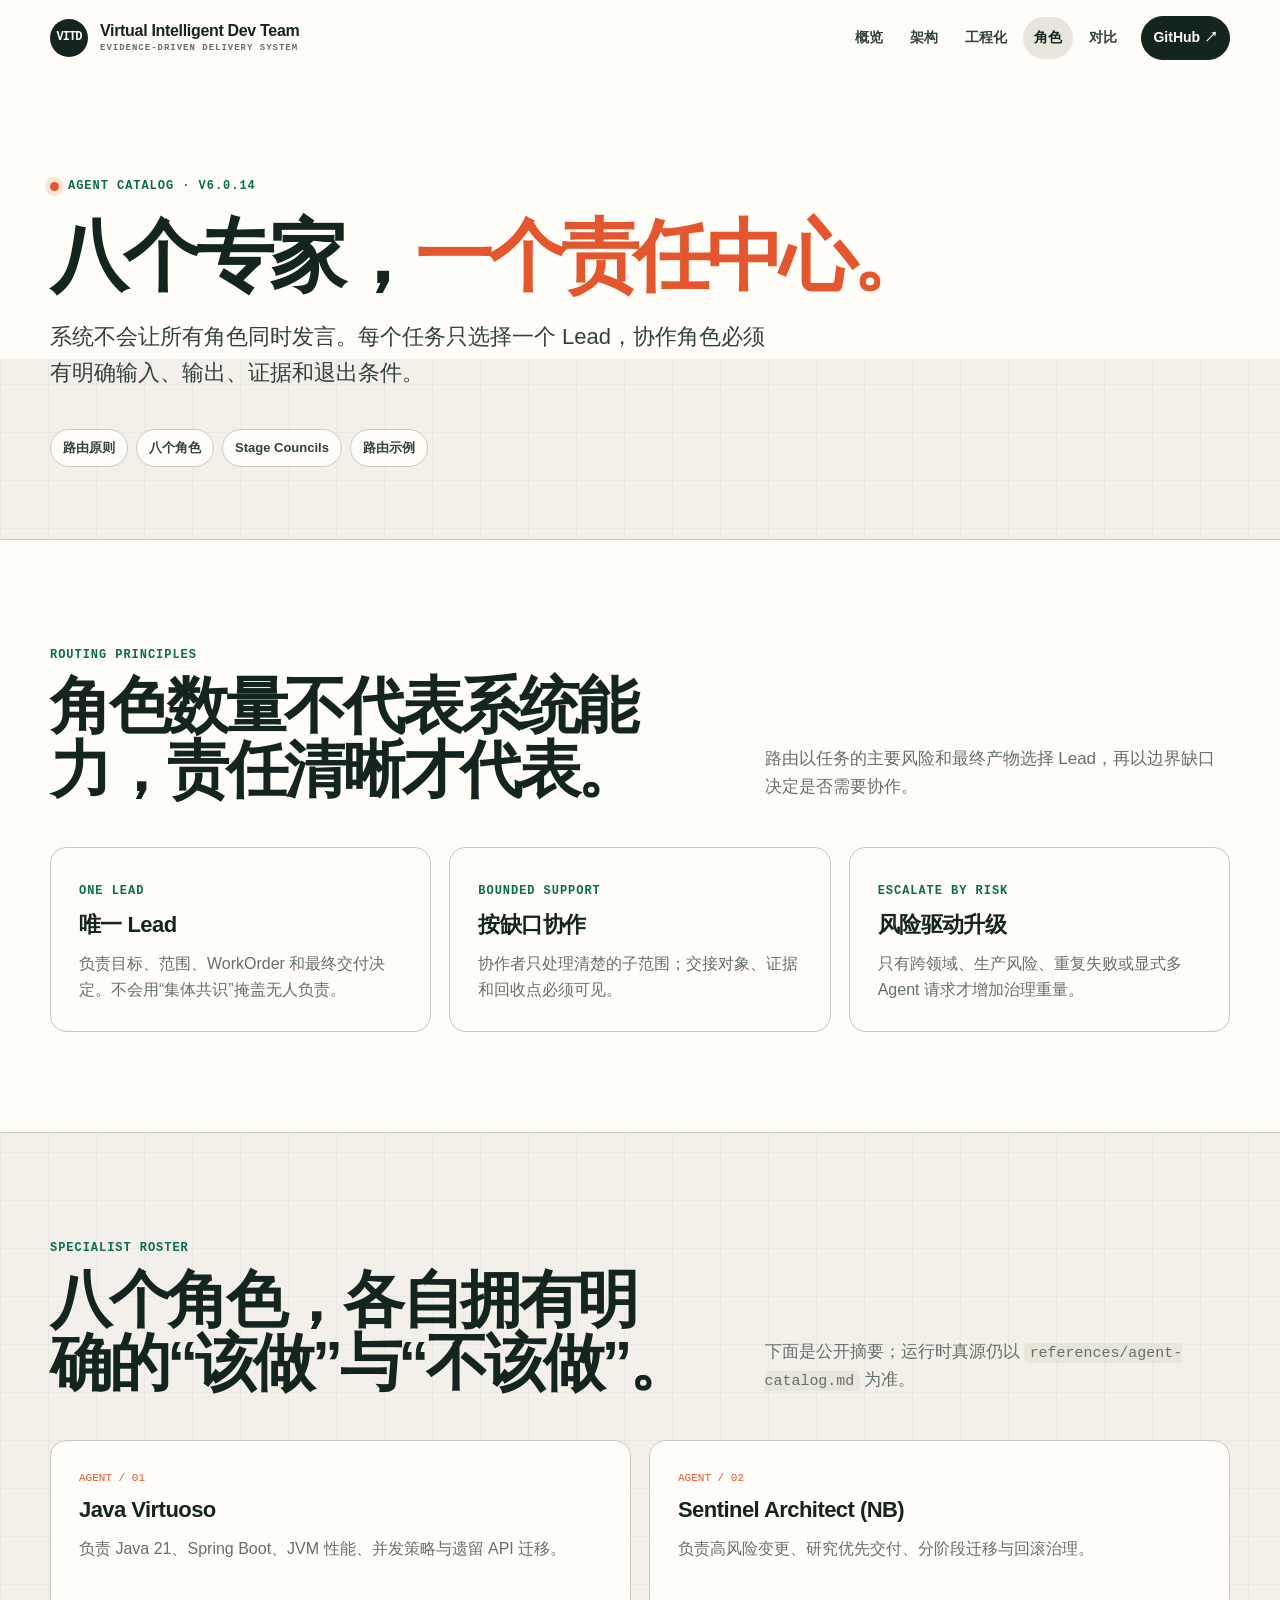
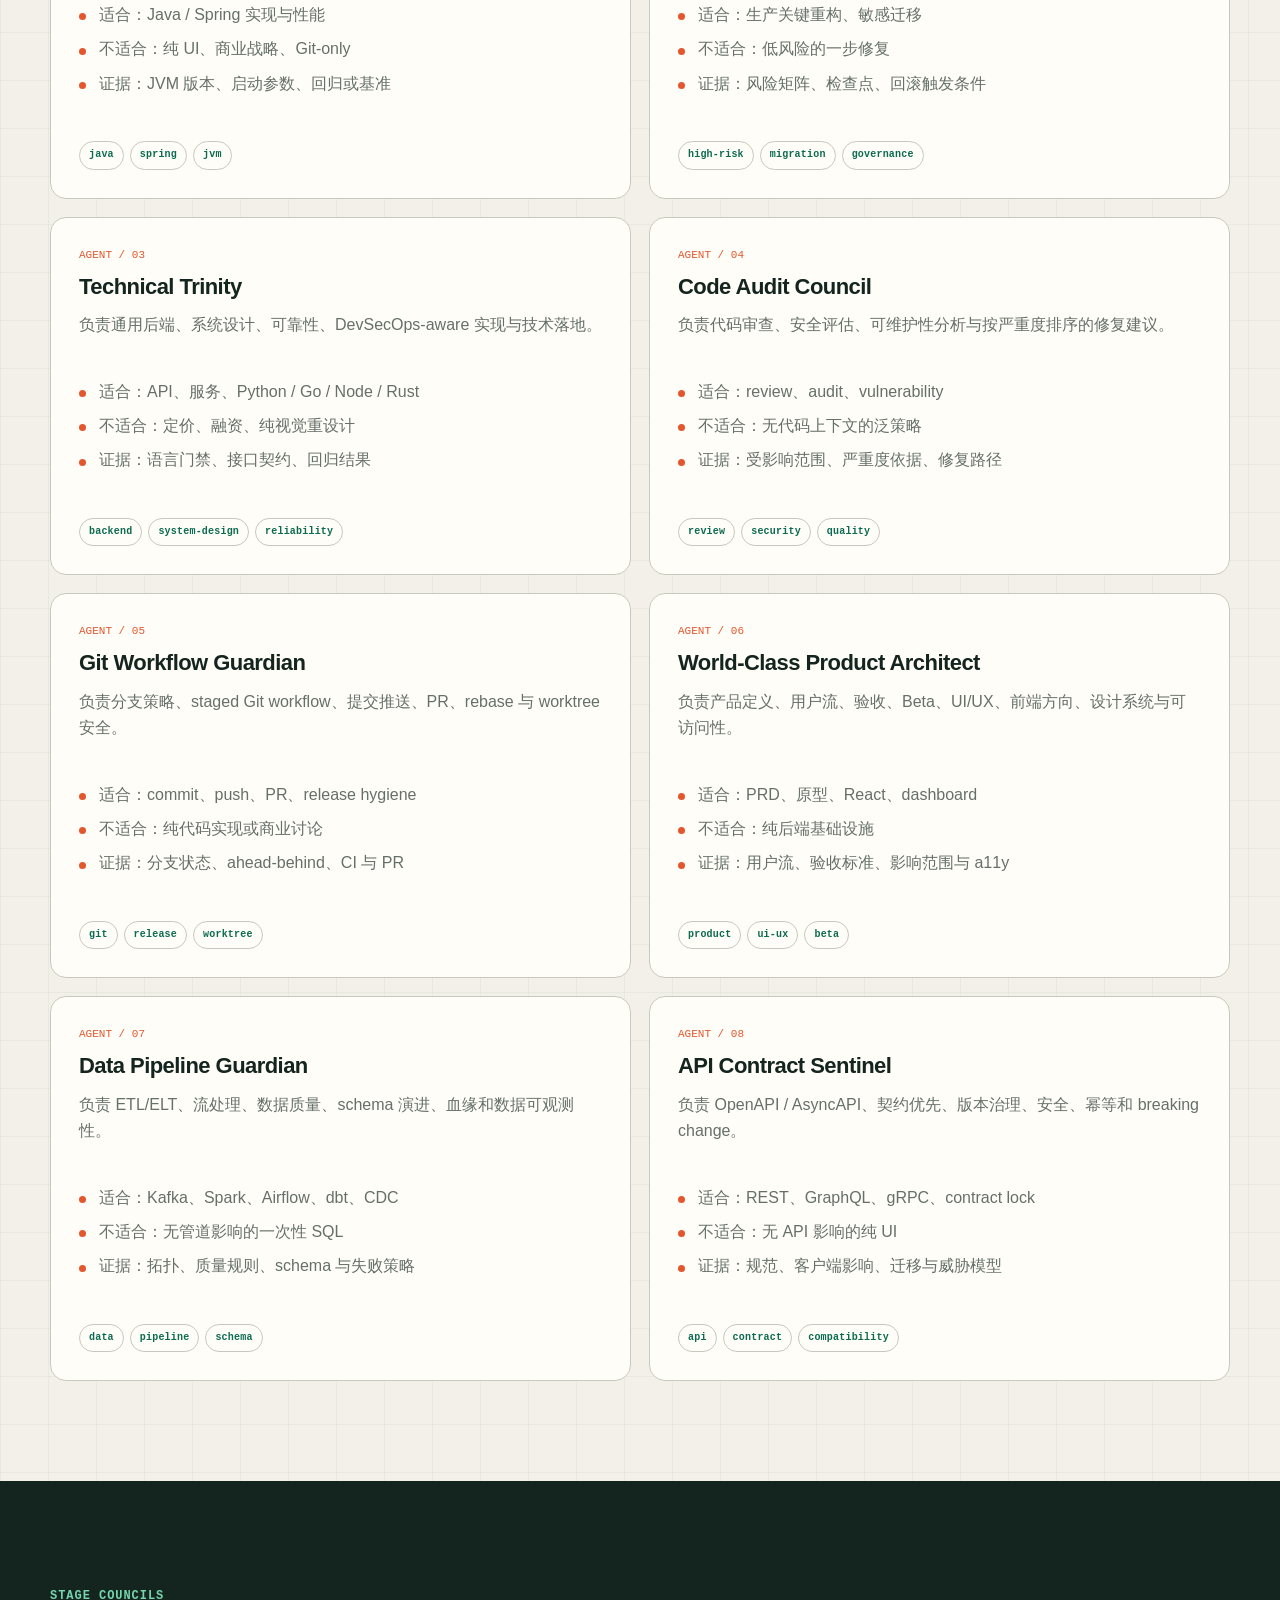
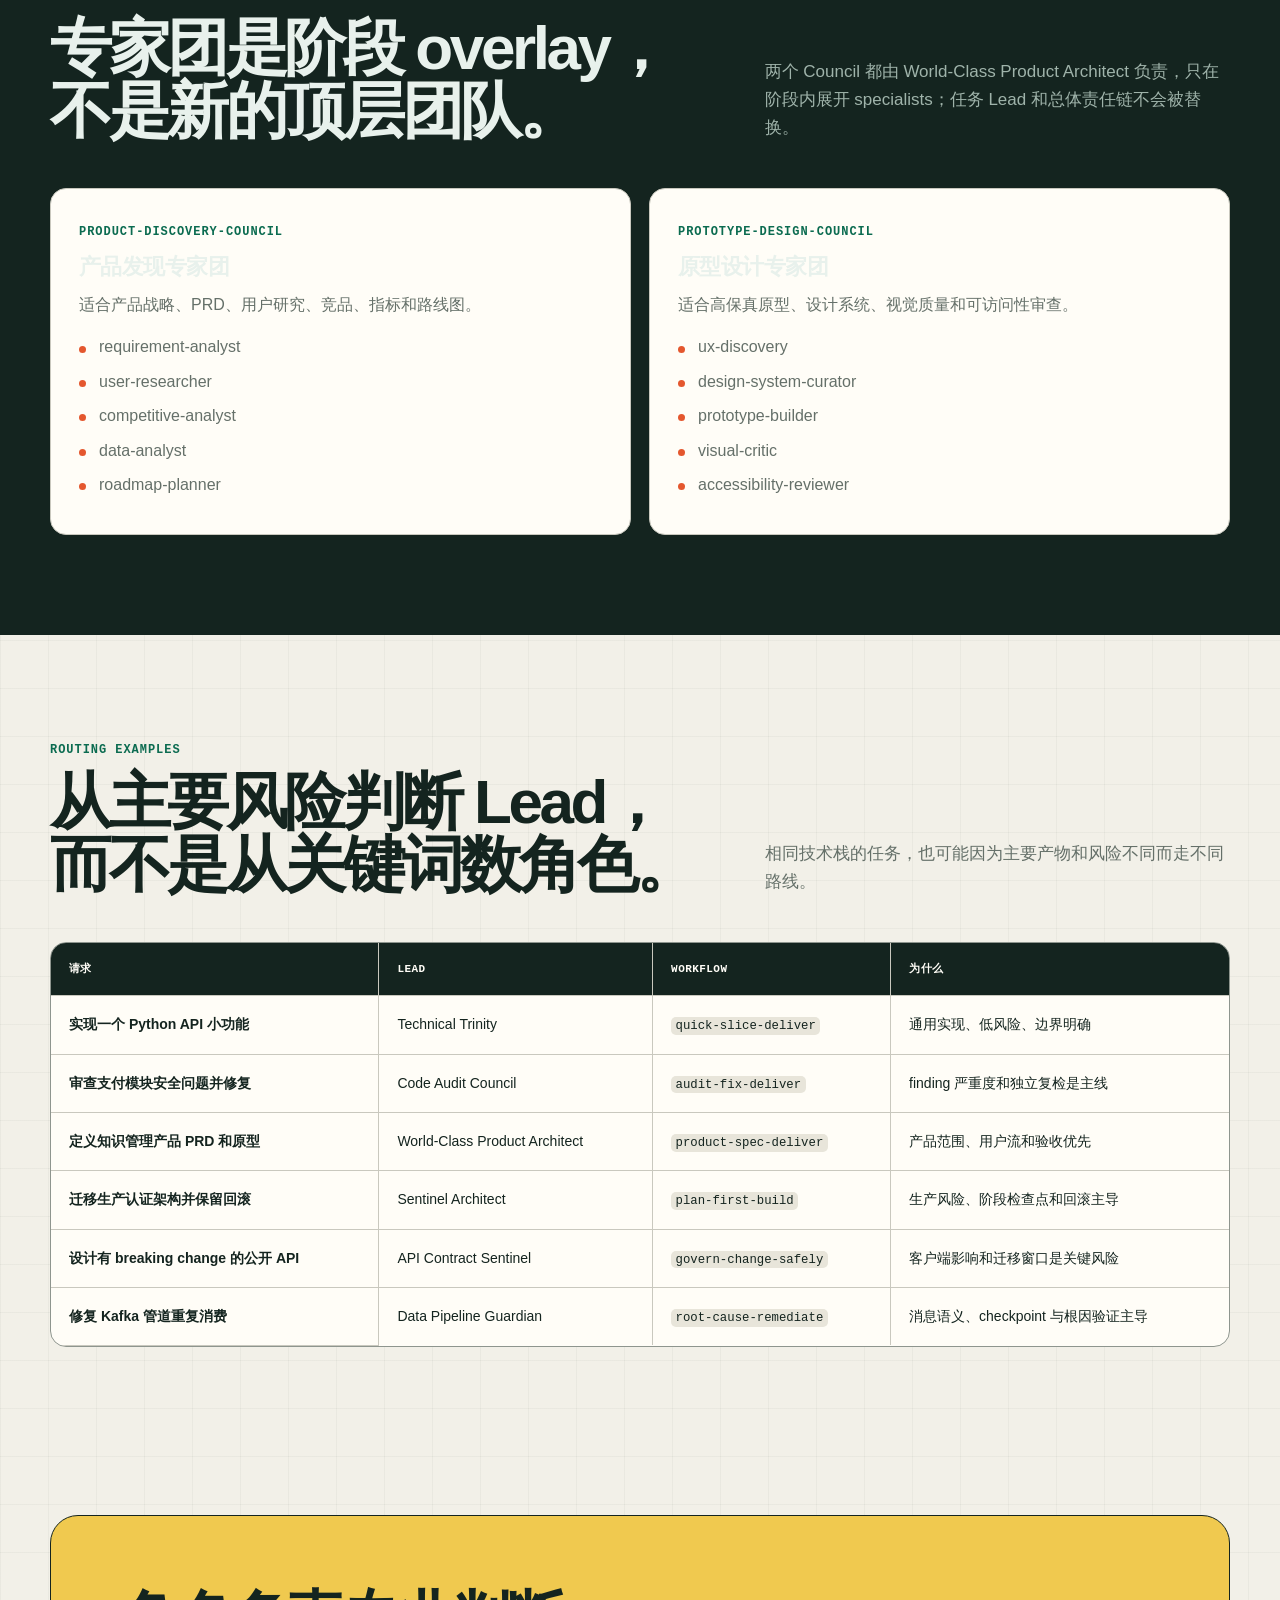
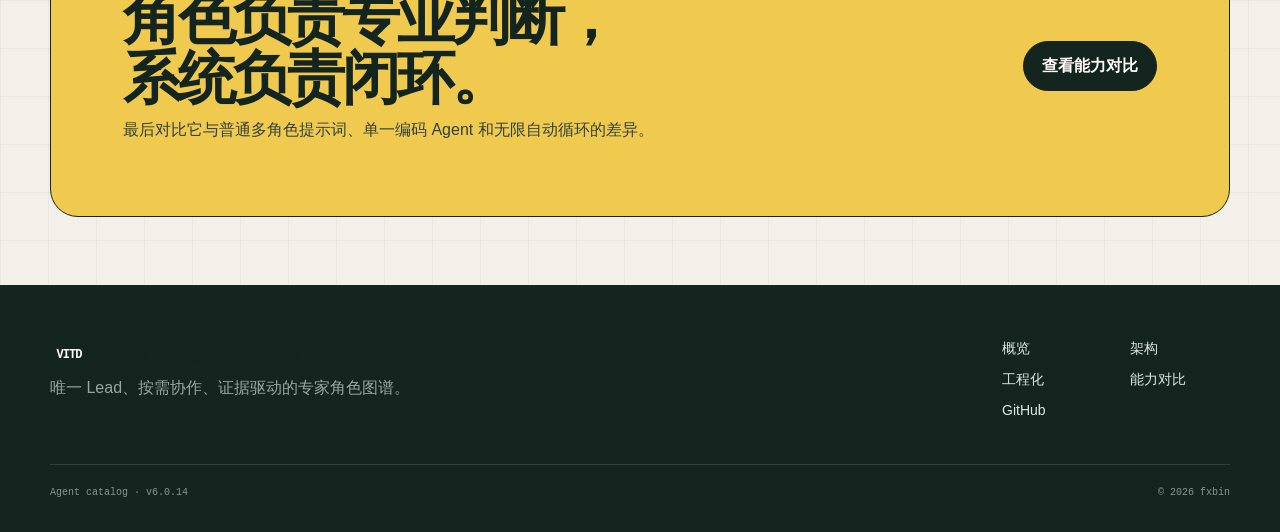
==== commit d4f721f8: "refactor(virtual-intelligent-dev-team): 状态目录收拢到 .vidt 单一根 将 15 个 .skill-* 状态目录统一收拢到 .vidt/ 下并去掉 skil" ====
--- a/docs/agents.html
+++ b/docs/agents.html
@@ -7,8 +7,8 @@
   <meta name="theme-color" content="#14241f">
   <title>专家角色图谱 — Virtual Intelligent Dev Team</title>
   <link rel="icon" href="data:,">
-  <link rel="stylesheet" href="assets/site.css?v=v6.0.13">
-  <script src="assets/site.js?v=v6.0.13" defer></script>
+  <link rel="stylesheet" href="assets/site.css?v=v6.0.14">
+  <script src="assets/site.js?v=v6.0.14" defer></script>
 </head>
 <body>
   <a class="skip-link" href="#main-content">跳到主要内容</a>
@@ -23,7 +23,7 @@
   <main id="main-content">
     <section class="page-hero">
       <div class="container">
-        <p class="eyebrow">Agent catalog · v6.0.13</p>
+        <p class="eyebrow">Agent catalog · v6.0.14</p>
         <h1>八个专家，<span class="accent-text">一个责任中心。</span></h1>
         <p class="lede">系统不会让所有角色同时发言。每个任务只选择一个 Lead，协作角色必须有明确输入、输出、证据和退出条件。</p>
         <div class="page-index" aria-label="本页目录"><a href="#routing">路由原则</a><a href="#roster">八个角色</a><a href="#councils">Stage Councils</a><a href="#examples">路由示例</a></div>
@@ -89,6 +89,6 @@
     <section class="section section-compact"><div class="container"><div class="cta-panel"><div><h2>角色负责专业判断，系统负责闭环。</h2><p>最后对比它与普通多角色提示词、单一编码 Agent 和无限自动循环的差异。</p></div><a class="button button-primary" href="matrix.html">查看能力对比</a></div></div></section>
   </main>
 
-  <footer class="site-footer"><div class="container"><div class="footer-grid"><div class="footer-copy"><a class="brand" href="index.html"><span class="brand-mark">VITD</span><span>Virtual Intelligent Dev Team</span></a><p>唯一 Lead、按需协作、证据驱动的专家角色图谱。</p></div><nav class="footer-links" aria-label="页脚导航"><a href="index.html">概览</a><a href="architecture.html">架构</a><a href="engineering.html">工程化</a><a href="matrix.html">能力对比</a><a href="https://github.com/fxbin/virtual-intelligent-dev-team">GitHub</a></nav></div><div class="footer-bottom"><span>Agent catalog · v6.0.13</span><span>© <span data-current-year>2026</span> fxbin</span></div></div></footer>
+  <footer class="site-footer"><div class="container"><div class="footer-grid"><div class="footer-copy"><a class="brand" href="index.html"><span class="brand-mark">VITD</span><span>Virtual Intelligent Dev Team</span></a><p>唯一 Lead、按需协作、证据驱动的专家角色图谱。</p></div><nav class="footer-links" aria-label="页脚导航"><a href="index.html">概览</a><a href="architecture.html">架构</a><a href="engineering.html">工程化</a><a href="matrix.html">能力对比</a><a href="https://github.com/fxbin/virtual-intelligent-dev-team">GitHub</a></nav></div><div class="footer-bottom"><span>Agent catalog · v6.0.14</span><span>© <span data-current-year>2026</span> fxbin</span></div></div></footer>
 </body>
 </html>
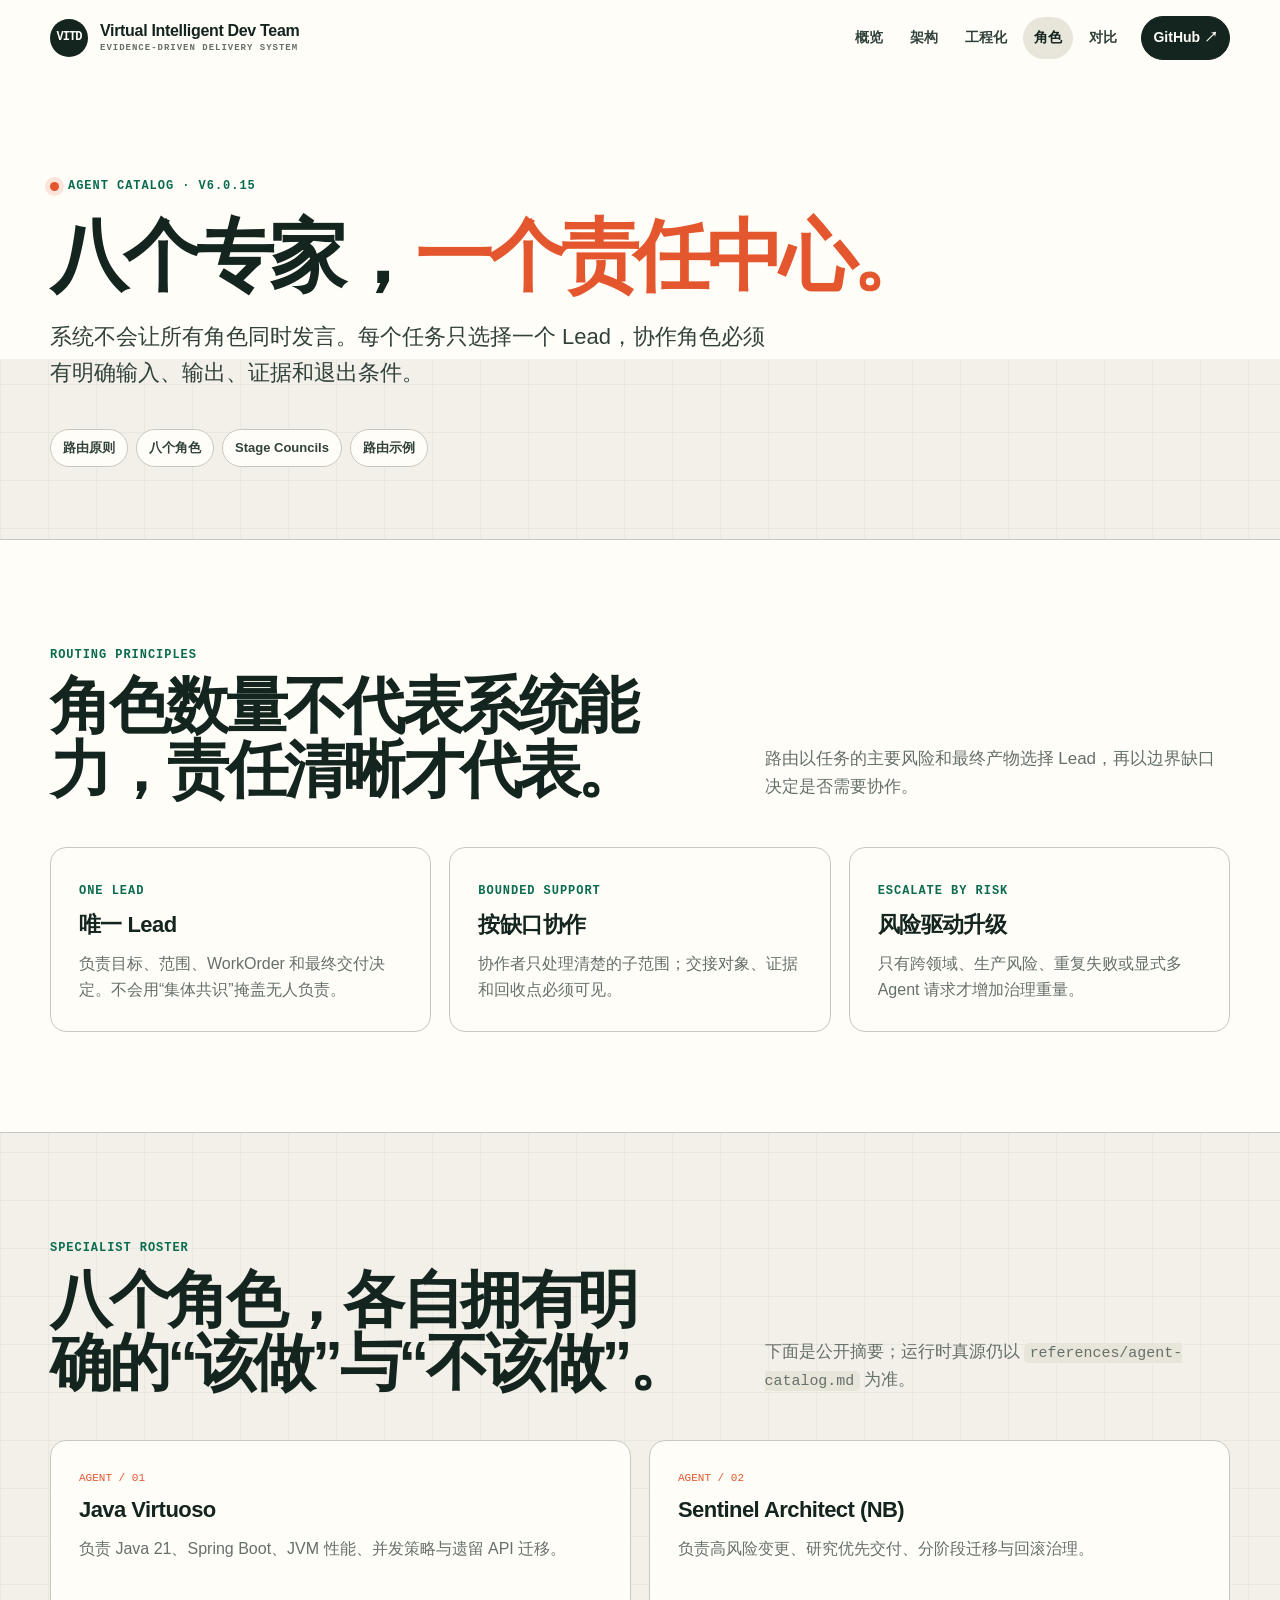
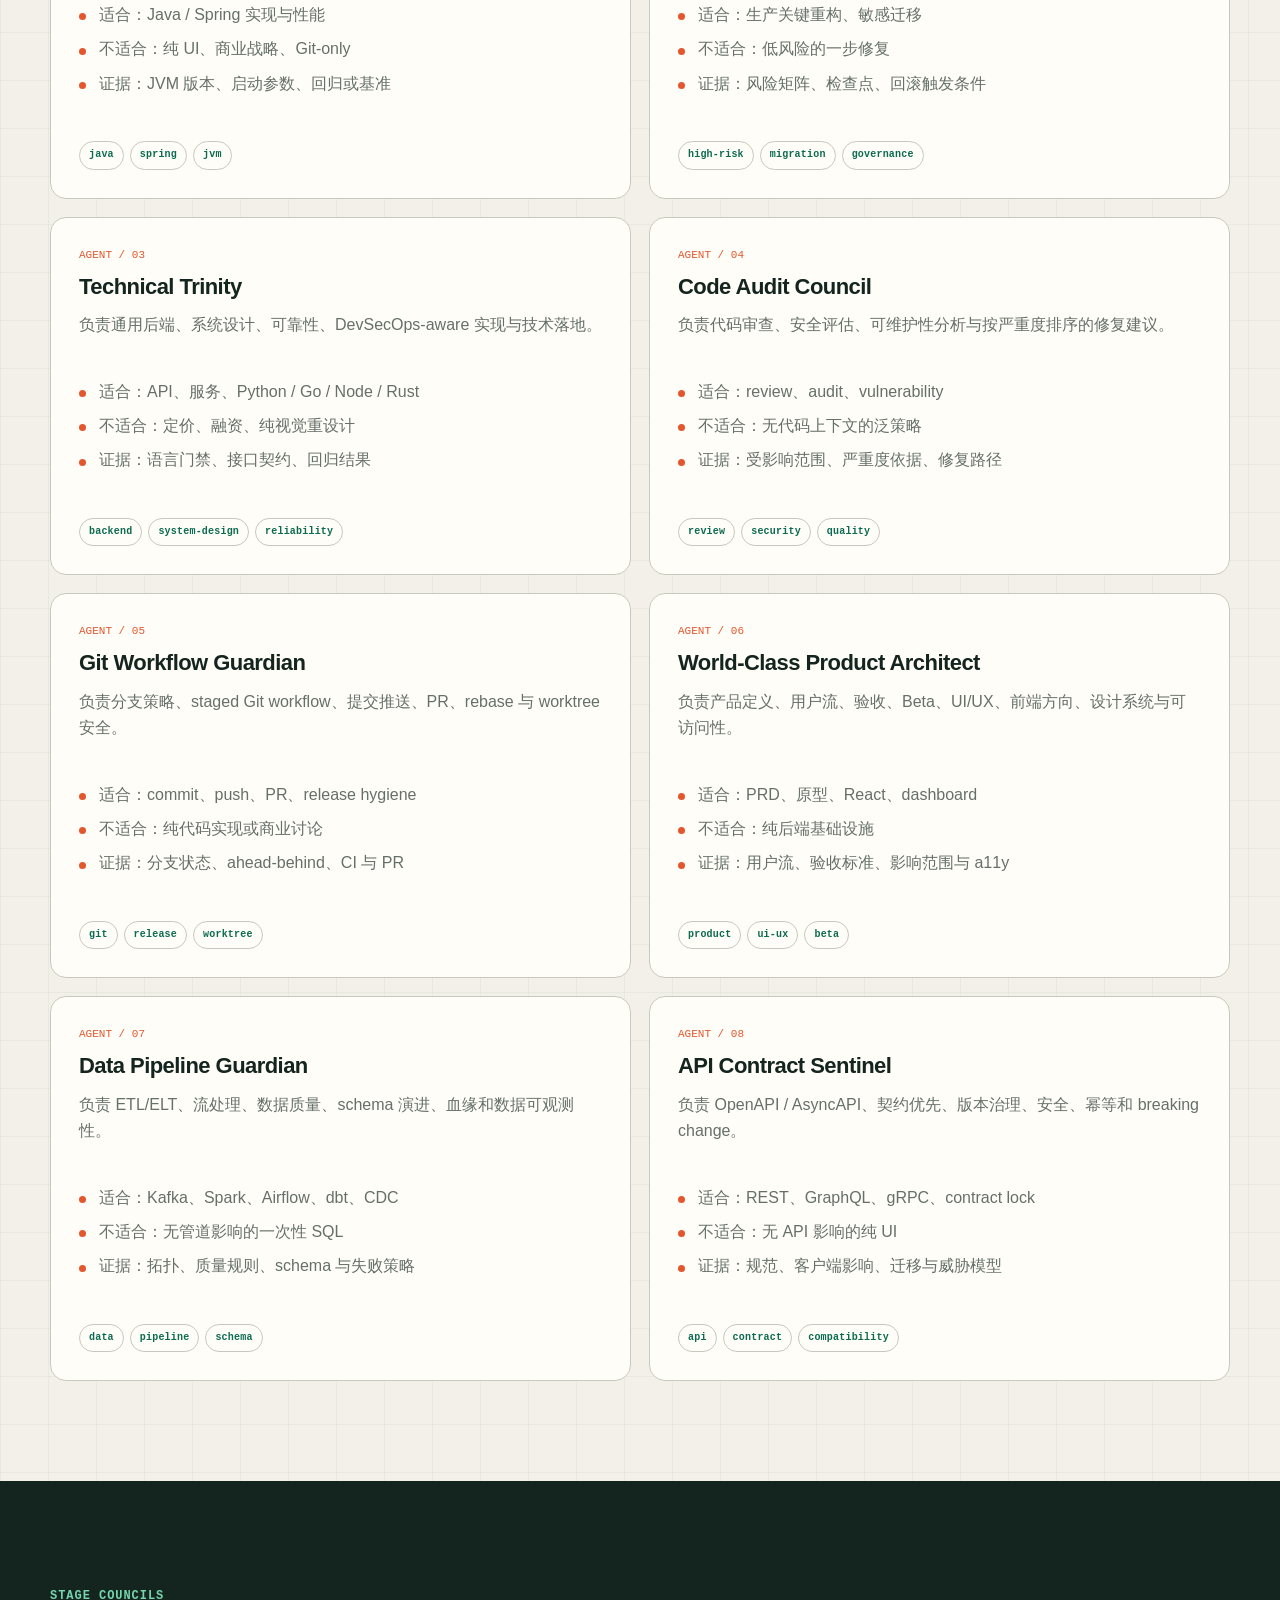
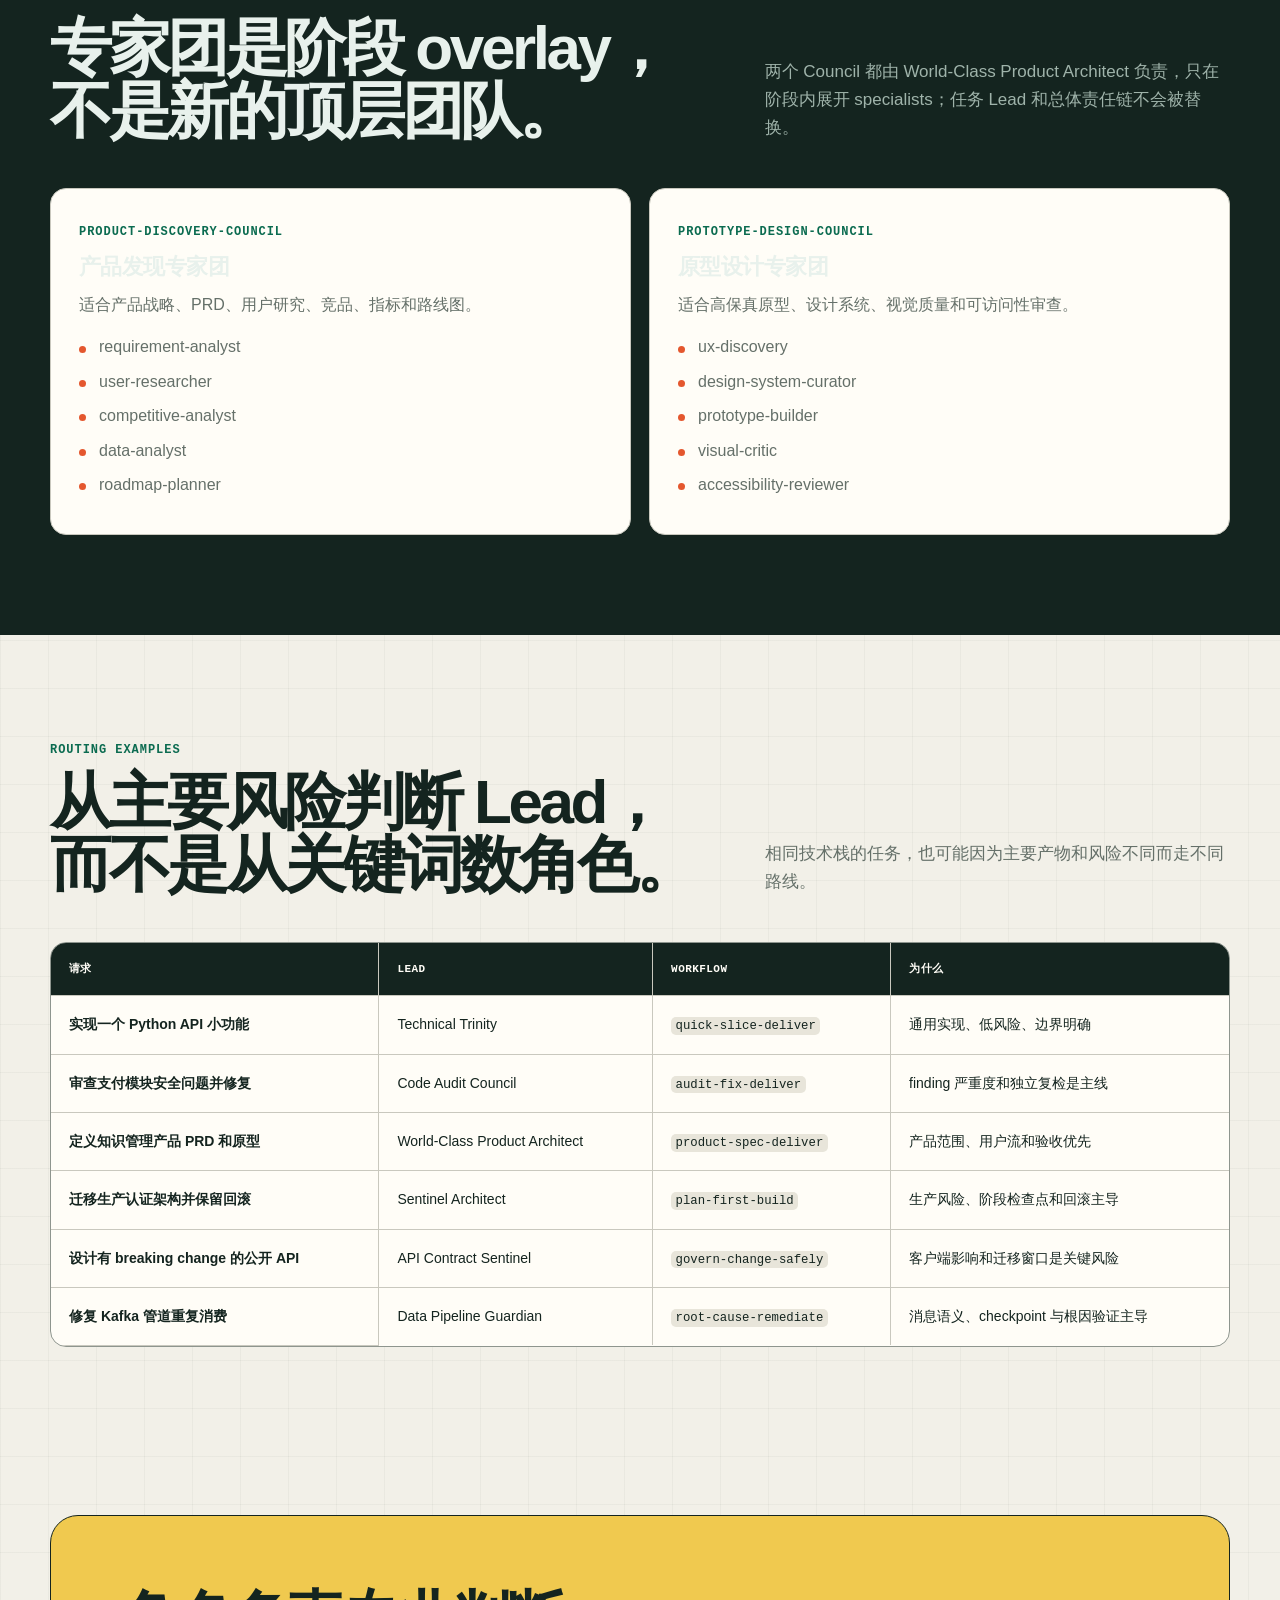
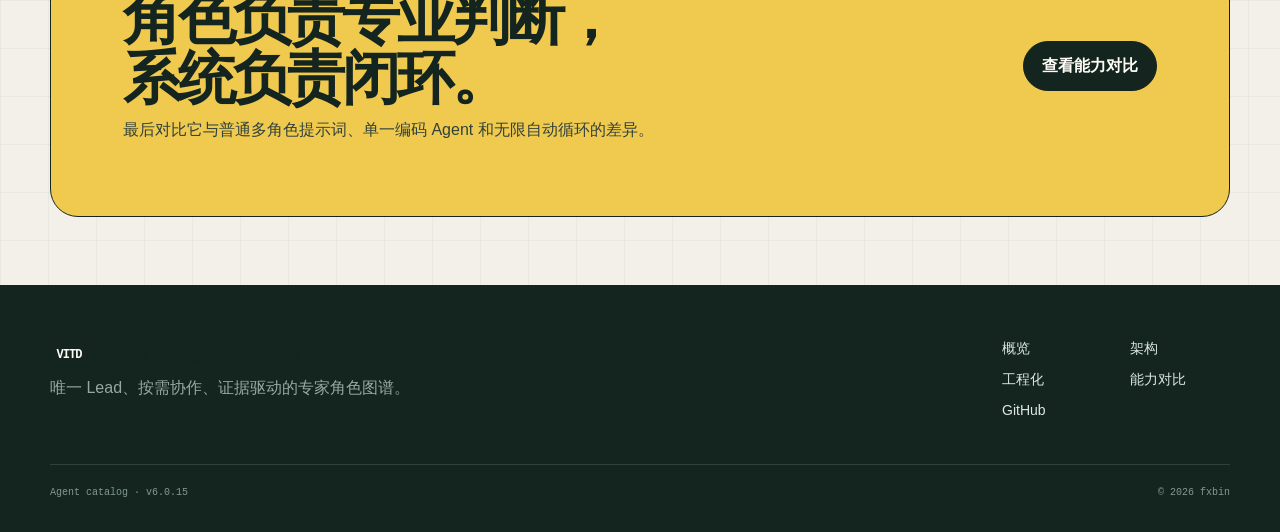
==== commit 1ea1e460: "feat(virtual-intelligent-dev-team): worktree 判断改为关键词初筛加运行时语义复核 routing-rules 扩充 worktree 触发词，新增同时推进、" ====
--- a/docs/agents.html
+++ b/docs/agents.html
@@ -7,8 +7,8 @@
   <meta name="theme-color" content="#14241f">
   <title>专家角色图谱 — Virtual Intelligent Dev Team</title>
   <link rel="icon" href="data:,">
-  <link rel="stylesheet" href="assets/site.css?v=v6.0.14">
-  <script src="assets/site.js?v=v6.0.14" defer></script>
+  <link rel="stylesheet" href="assets/site.css?v=v6.0.15">
+  <script src="assets/site.js?v=v6.0.15" defer></script>
 </head>
 <body>
   <a class="skip-link" href="#main-content">跳到主要内容</a>
@@ -23,7 +23,7 @@
   <main id="main-content">
     <section class="page-hero">
       <div class="container">
-        <p class="eyebrow">Agent catalog · v6.0.14</p>
+        <p class="eyebrow">Agent catalog · v6.0.15</p>
         <h1>八个专家，<span class="accent-text">一个责任中心。</span></h1>
         <p class="lede">系统不会让所有角色同时发言。每个任务只选择一个 Lead，协作角色必须有明确输入、输出、证据和退出条件。</p>
         <div class="page-index" aria-label="本页目录"><a href="#routing">路由原则</a><a href="#roster">八个角色</a><a href="#councils">Stage Councils</a><a href="#examples">路由示例</a></div>
@@ -89,6 +89,6 @@
     <section class="section section-compact"><div class="container"><div class="cta-panel"><div><h2>角色负责专业判断，系统负责闭环。</h2><p>最后对比它与普通多角色提示词、单一编码 Agent 和无限自动循环的差异。</p></div><a class="button button-primary" href="matrix.html">查看能力对比</a></div></div></section>
   </main>
 
-  <footer class="site-footer"><div class="container"><div class="footer-grid"><div class="footer-copy"><a class="brand" href="index.html"><span class="brand-mark">VITD</span><span>Virtual Intelligent Dev Team</span></a><p>唯一 Lead、按需协作、证据驱动的专家角色图谱。</p></div><nav class="footer-links" aria-label="页脚导航"><a href="index.html">概览</a><a href="architecture.html">架构</a><a href="engineering.html">工程化</a><a href="matrix.html">能力对比</a><a href="https://github.com/fxbin/virtual-intelligent-dev-team">GitHub</a></nav></div><div class="footer-bottom"><span>Agent catalog · v6.0.14</span><span>© <span data-current-year>2026</span> fxbin</span></div></div></footer>
+  <footer class="site-footer"><div class="container"><div class="footer-grid"><div class="footer-copy"><a class="brand" href="index.html"><span class="brand-mark">VITD</span><span>Virtual Intelligent Dev Team</span></a><p>唯一 Lead、按需协作、证据驱动的专家角色图谱。</p></div><nav class="footer-links" aria-label="页脚导航"><a href="index.html">概览</a><a href="architecture.html">架构</a><a href="engineering.html">工程化</a><a href="matrix.html">能力对比</a><a href="https://github.com/fxbin/virtual-intelligent-dev-team">GitHub</a></nav></div><div class="footer-bottom"><span>Agent catalog · v6.0.15</span><span>© <span data-current-year>2026</span> fxbin</span></div></div></footer>
 </body>
 </html>
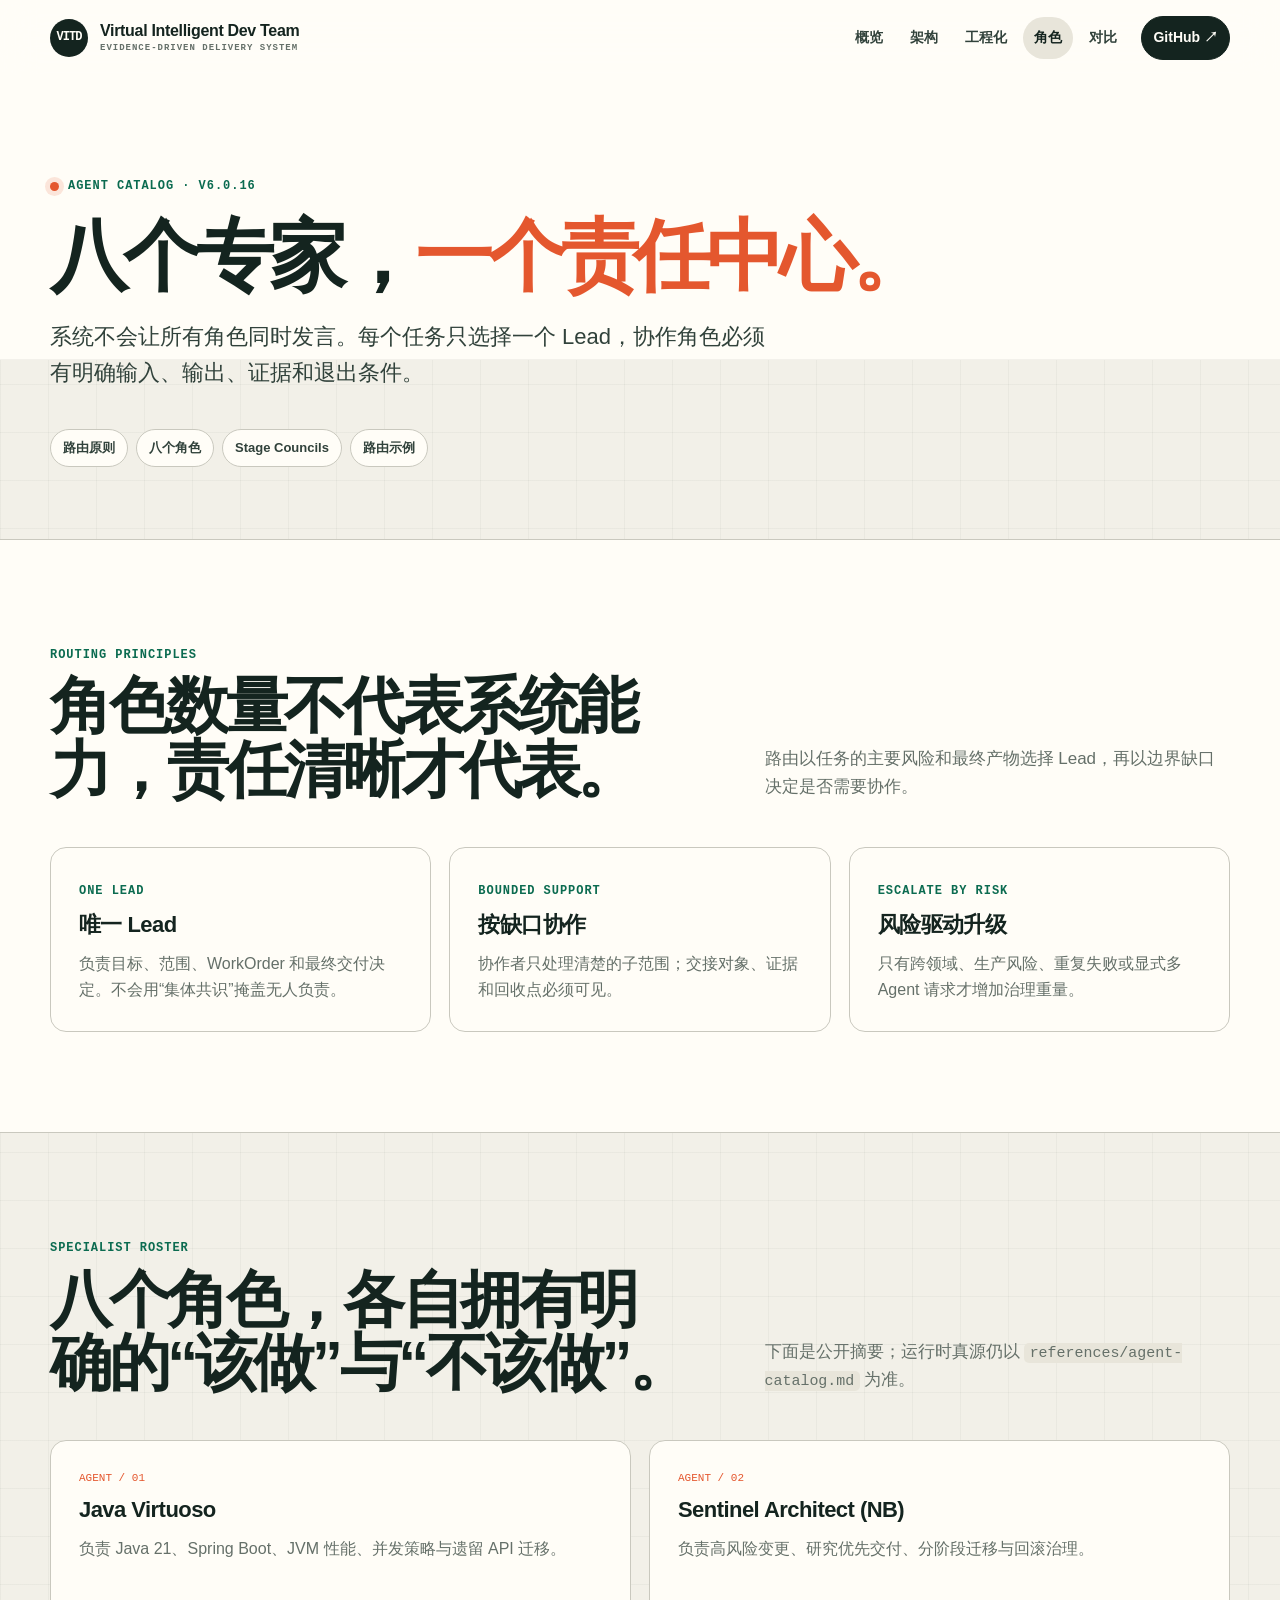
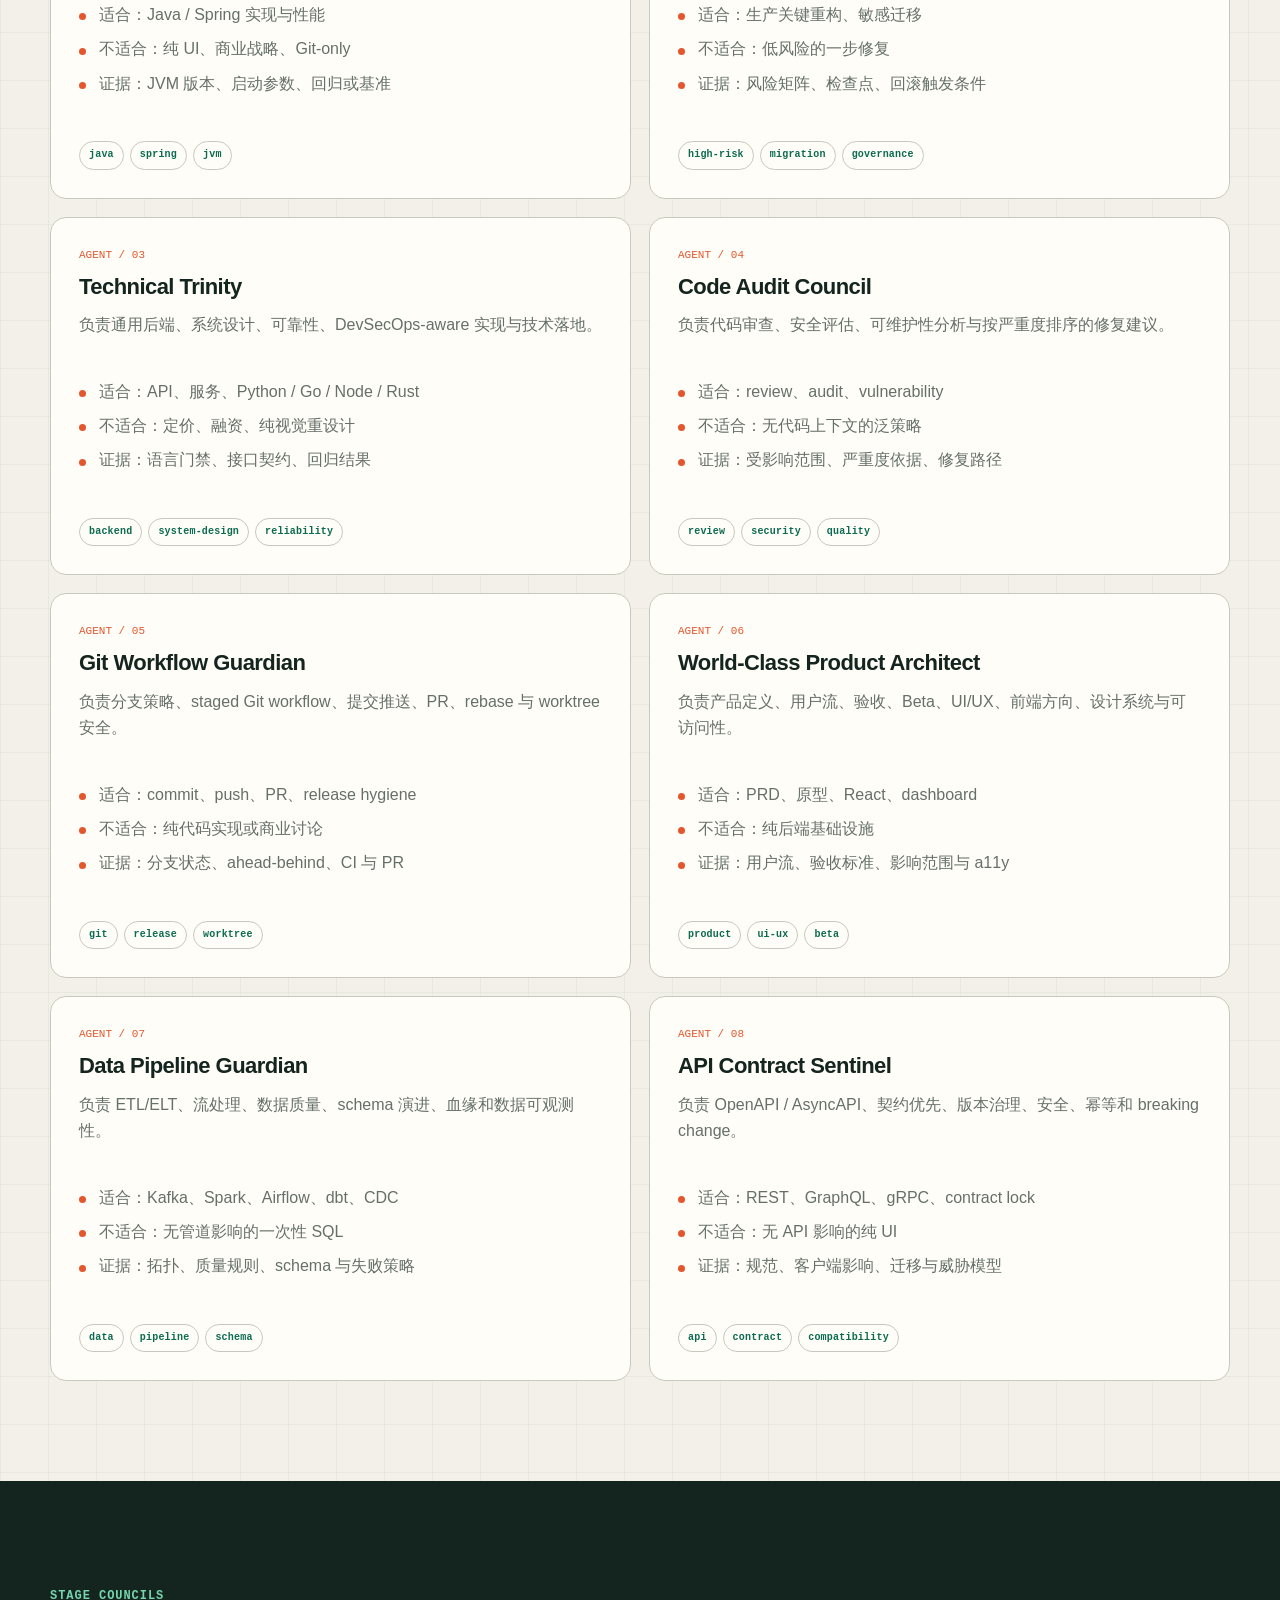
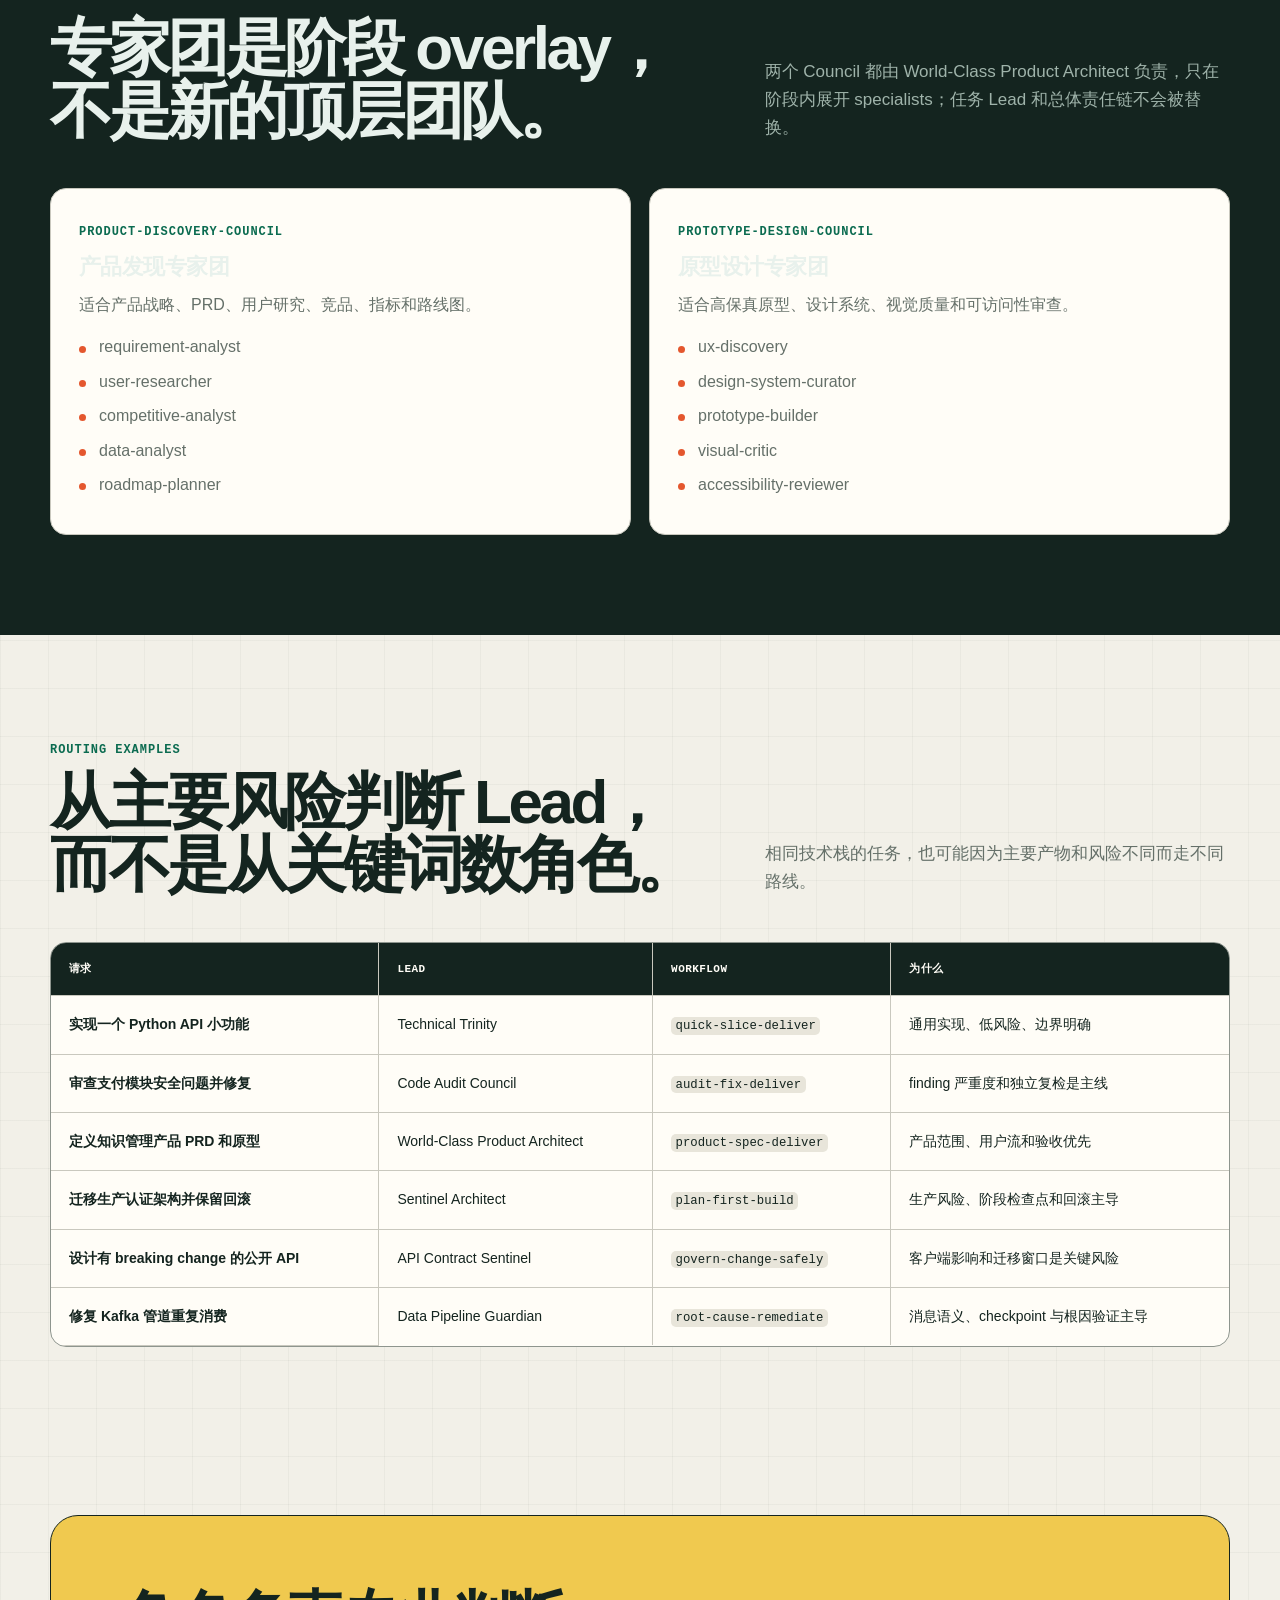
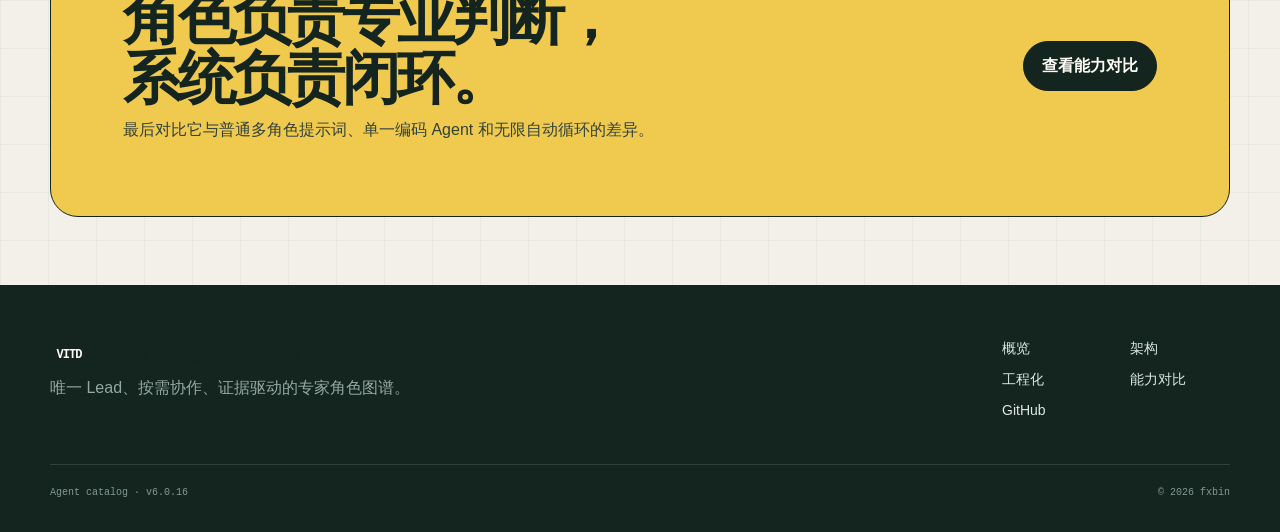
==== commit b52bf435: "fix(virtual-intelligent-dev-team): 修复 eval 断言与激活条件并补齐证据路径 track_debt 默认证据路径由 .vidt/handoff 改为 .vidt/" ====
--- a/docs/agents.html
+++ b/docs/agents.html
@@ -7,8 +7,8 @@
   <meta name="theme-color" content="#14241f">
   <title>专家角色图谱 — Virtual Intelligent Dev Team</title>
   <link rel="icon" href="data:,">
-  <link rel="stylesheet" href="assets/site.css?v=v6.0.15">
-  <script src="assets/site.js?v=v6.0.15" defer></script>
+  <link rel="stylesheet" href="assets/site.css?v=v6.0.16">
+  <script src="assets/site.js?v=v6.0.16" defer></script>
 </head>
 <body>
   <a class="skip-link" href="#main-content">跳到主要内容</a>
@@ -23,7 +23,7 @@
   <main id="main-content">
     <section class="page-hero">
       <div class="container">
-        <p class="eyebrow">Agent catalog · v6.0.15</p>
+        <p class="eyebrow">Agent catalog · v6.0.16</p>
         <h1>八个专家，<span class="accent-text">一个责任中心。</span></h1>
         <p class="lede">系统不会让所有角色同时发言。每个任务只选择一个 Lead，协作角色必须有明确输入、输出、证据和退出条件。</p>
         <div class="page-index" aria-label="本页目录"><a href="#routing">路由原则</a><a href="#roster">八个角色</a><a href="#councils">Stage Councils</a><a href="#examples">路由示例</a></div>
@@ -89,6 +89,6 @@
     <section class="section section-compact"><div class="container"><div class="cta-panel"><div><h2>角色负责专业判断，系统负责闭环。</h2><p>最后对比它与普通多角色提示词、单一编码 Agent 和无限自动循环的差异。</p></div><a class="button button-primary" href="matrix.html">查看能力对比</a></div></div></section>
   </main>
 
-  <footer class="site-footer"><div class="container"><div class="footer-grid"><div class="footer-copy"><a class="brand" href="index.html"><span class="brand-mark">VITD</span><span>Virtual Intelligent Dev Team</span></a><p>唯一 Lead、按需协作、证据驱动的专家角色图谱。</p></div><nav class="footer-links" aria-label="页脚导航"><a href="index.html">概览</a><a href="architecture.html">架构</a><a href="engineering.html">工程化</a><a href="matrix.html">能力对比</a><a href="https://github.com/fxbin/virtual-intelligent-dev-team">GitHub</a></nav></div><div class="footer-bottom"><span>Agent catalog · v6.0.15</span><span>© <span data-current-year>2026</span> fxbin</span></div></div></footer>
+  <footer class="site-footer"><div class="container"><div class="footer-grid"><div class="footer-copy"><a class="brand" href="index.html"><span class="brand-mark">VITD</span><span>Virtual Intelligent Dev Team</span></a><p>唯一 Lead、按需协作、证据驱动的专家角色图谱。</p></div><nav class="footer-links" aria-label="页脚导航"><a href="index.html">概览</a><a href="architecture.html">架构</a><a href="engineering.html">工程化</a><a href="matrix.html">能力对比</a><a href="https://github.com/fxbin/virtual-intelligent-dev-team">GitHub</a></nav></div><div class="footer-bottom"><span>Agent catalog · v6.0.16</span><span>© <span data-current-year>2026</span> fxbin</span></div></div></footer>
 </body>
 </html>
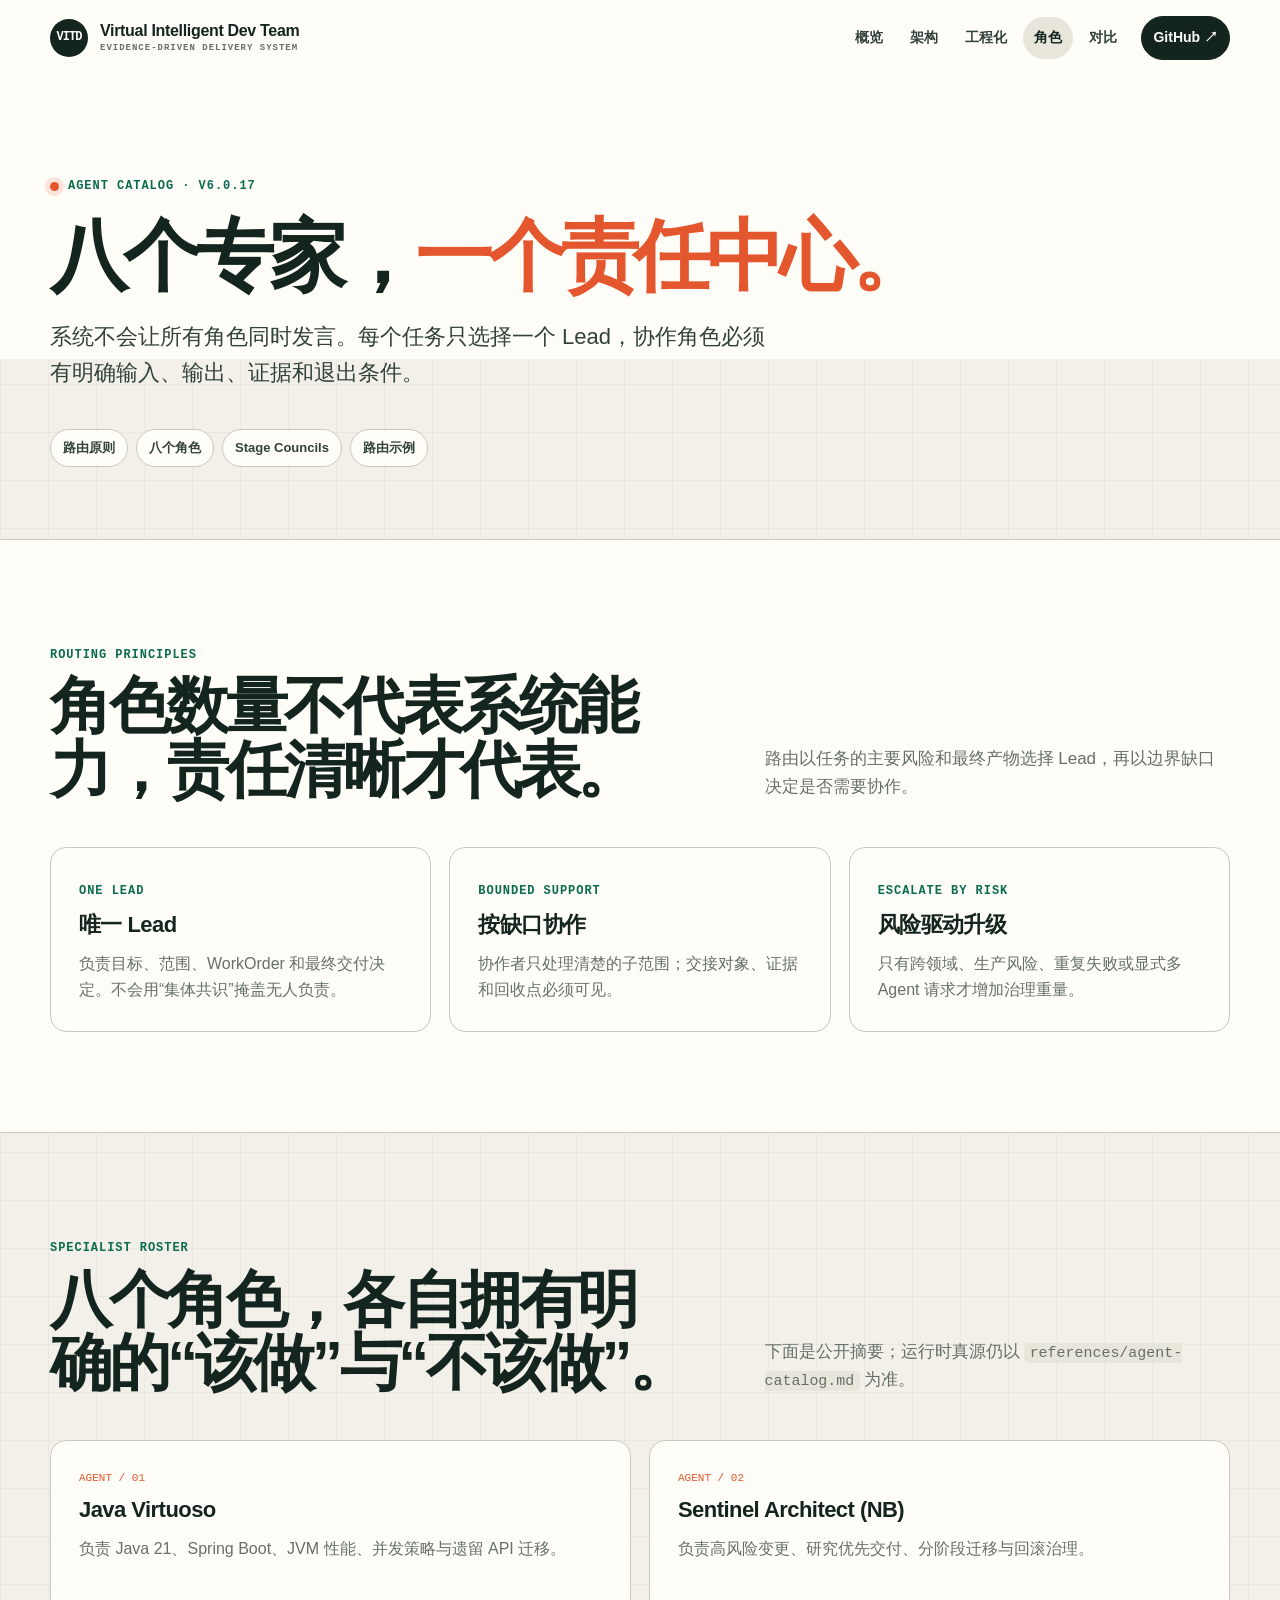
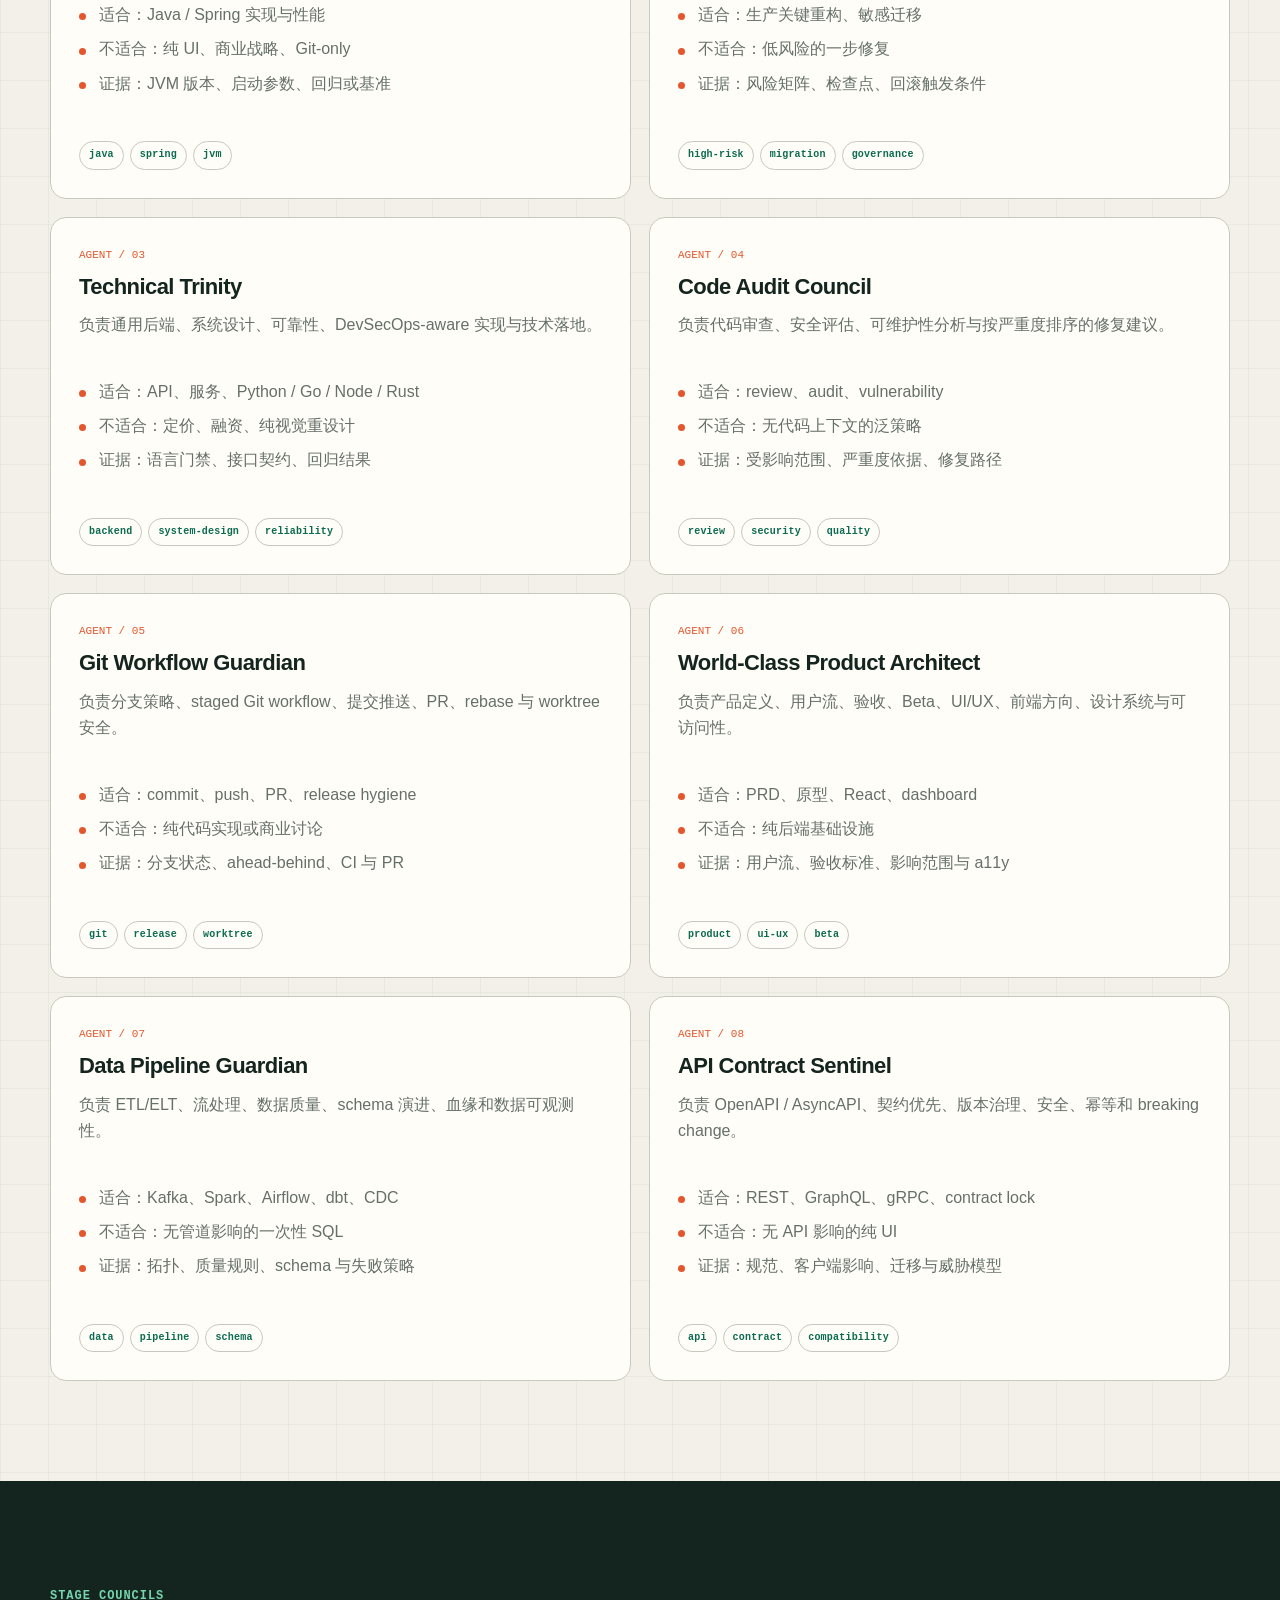
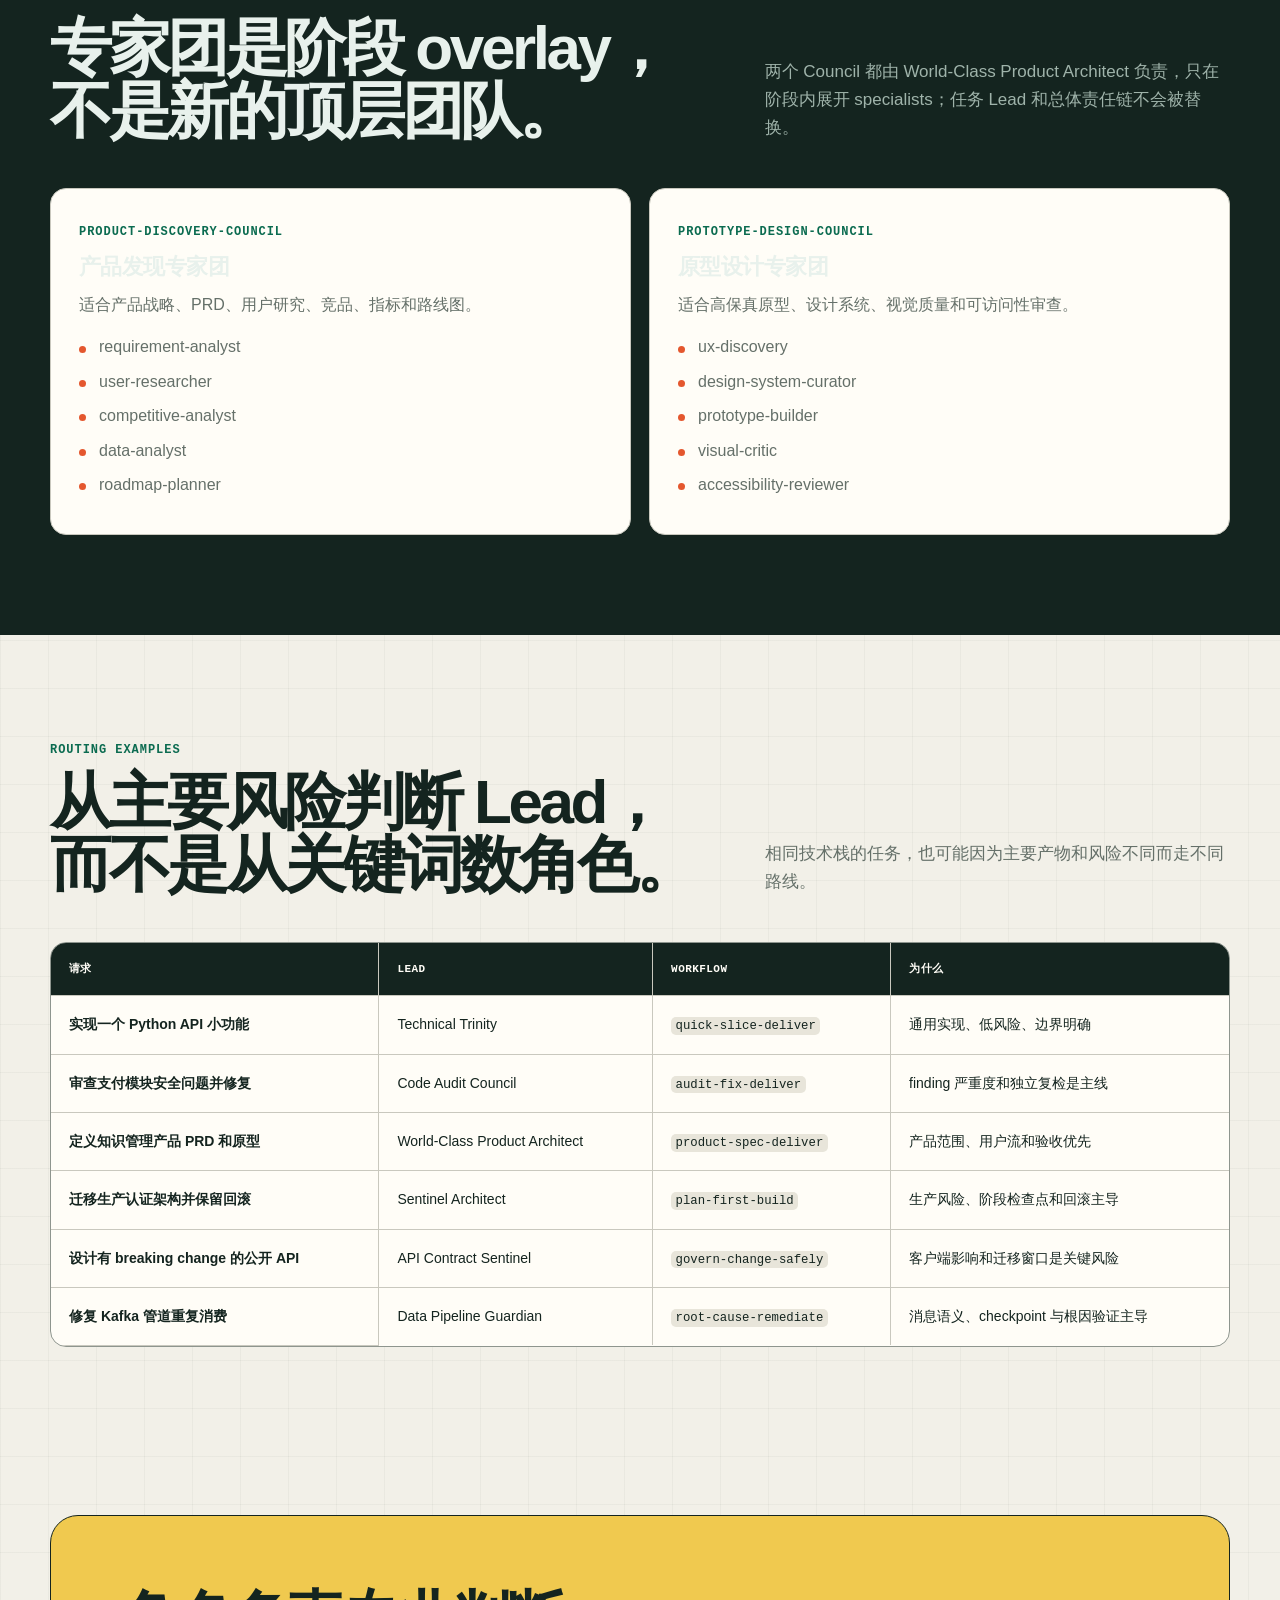
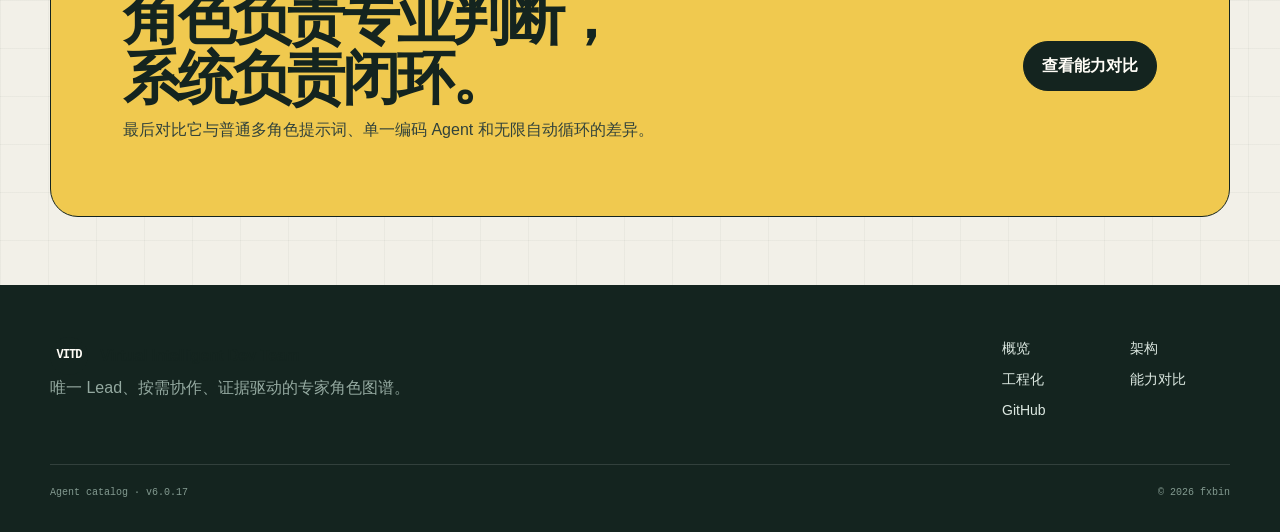
==== commit f8ac5738: "fix(virtual-intelligent-dev-team): 收窄 worktree 关键词并补全版本记录 移除同时推进关键词表里在日常开发 prompt 高频误触发的泛词（两个任务、 独立分" ====
--- a/docs/agents.html
+++ b/docs/agents.html
@@ -7,8 +7,8 @@
   <meta name="theme-color" content="#14241f">
   <title>专家角色图谱 — Virtual Intelligent Dev Team</title>
   <link rel="icon" href="data:,">
-  <link rel="stylesheet" href="assets/site.css?v=v6.0.16">
-  <script src="assets/site.js?v=v6.0.16" defer></script>
+  <link rel="stylesheet" href="assets/site.css?v=v6.0.17">
+  <script src="assets/site.js?v=v6.0.17" defer></script>
 </head>
 <body>
   <a class="skip-link" href="#main-content">跳到主要内容</a>
@@ -23,7 +23,7 @@
   <main id="main-content">
     <section class="page-hero">
       <div class="container">
-        <p class="eyebrow">Agent catalog · v6.0.16</p>
+        <p class="eyebrow">Agent catalog · v6.0.17</p>
         <h1>八个专家，<span class="accent-text">一个责任中心。</span></h1>
         <p class="lede">系统不会让所有角色同时发言。每个任务只选择一个 Lead，协作角色必须有明确输入、输出、证据和退出条件。</p>
         <div class="page-index" aria-label="本页目录"><a href="#routing">路由原则</a><a href="#roster">八个角色</a><a href="#councils">Stage Councils</a><a href="#examples">路由示例</a></div>
@@ -89,6 +89,6 @@
     <section class="section section-compact"><div class="container"><div class="cta-panel"><div><h2>角色负责专业判断，系统负责闭环。</h2><p>最后对比它与普通多角色提示词、单一编码 Agent 和无限自动循环的差异。</p></div><a class="button button-primary" href="matrix.html">查看能力对比</a></div></div></section>
   </main>
 
-  <footer class="site-footer"><div class="container"><div class="footer-grid"><div class="footer-copy"><a class="brand" href="index.html"><span class="brand-mark">VITD</span><span>Virtual Intelligent Dev Team</span></a><p>唯一 Lead、按需协作、证据驱动的专家角色图谱。</p></div><nav class="footer-links" aria-label="页脚导航"><a href="index.html">概览</a><a href="architecture.html">架构</a><a href="engineering.html">工程化</a><a href="matrix.html">能力对比</a><a href="https://github.com/fxbin/virtual-intelligent-dev-team">GitHub</a></nav></div><div class="footer-bottom"><span>Agent catalog · v6.0.16</span><span>© <span data-current-year>2026</span> fxbin</span></div></div></footer>
+  <footer class="site-footer"><div class="container"><div class="footer-grid"><div class="footer-copy"><a class="brand" href="index.html"><span class="brand-mark">VITD</span><span>Virtual Intelligent Dev Team</span></a><p>唯一 Lead、按需协作、证据驱动的专家角色图谱。</p></div><nav class="footer-links" aria-label="页脚导航"><a href="index.html">概览</a><a href="architecture.html">架构</a><a href="engineering.html">工程化</a><a href="matrix.html">能力对比</a><a href="https://github.com/fxbin/virtual-intelligent-dev-team">GitHub</a></nav></div><div class="footer-bottom"><span>Agent catalog · v6.0.17</span><span>© <span data-current-year>2026</span> fxbin</span></div></div></footer>
 </body>
 </html>
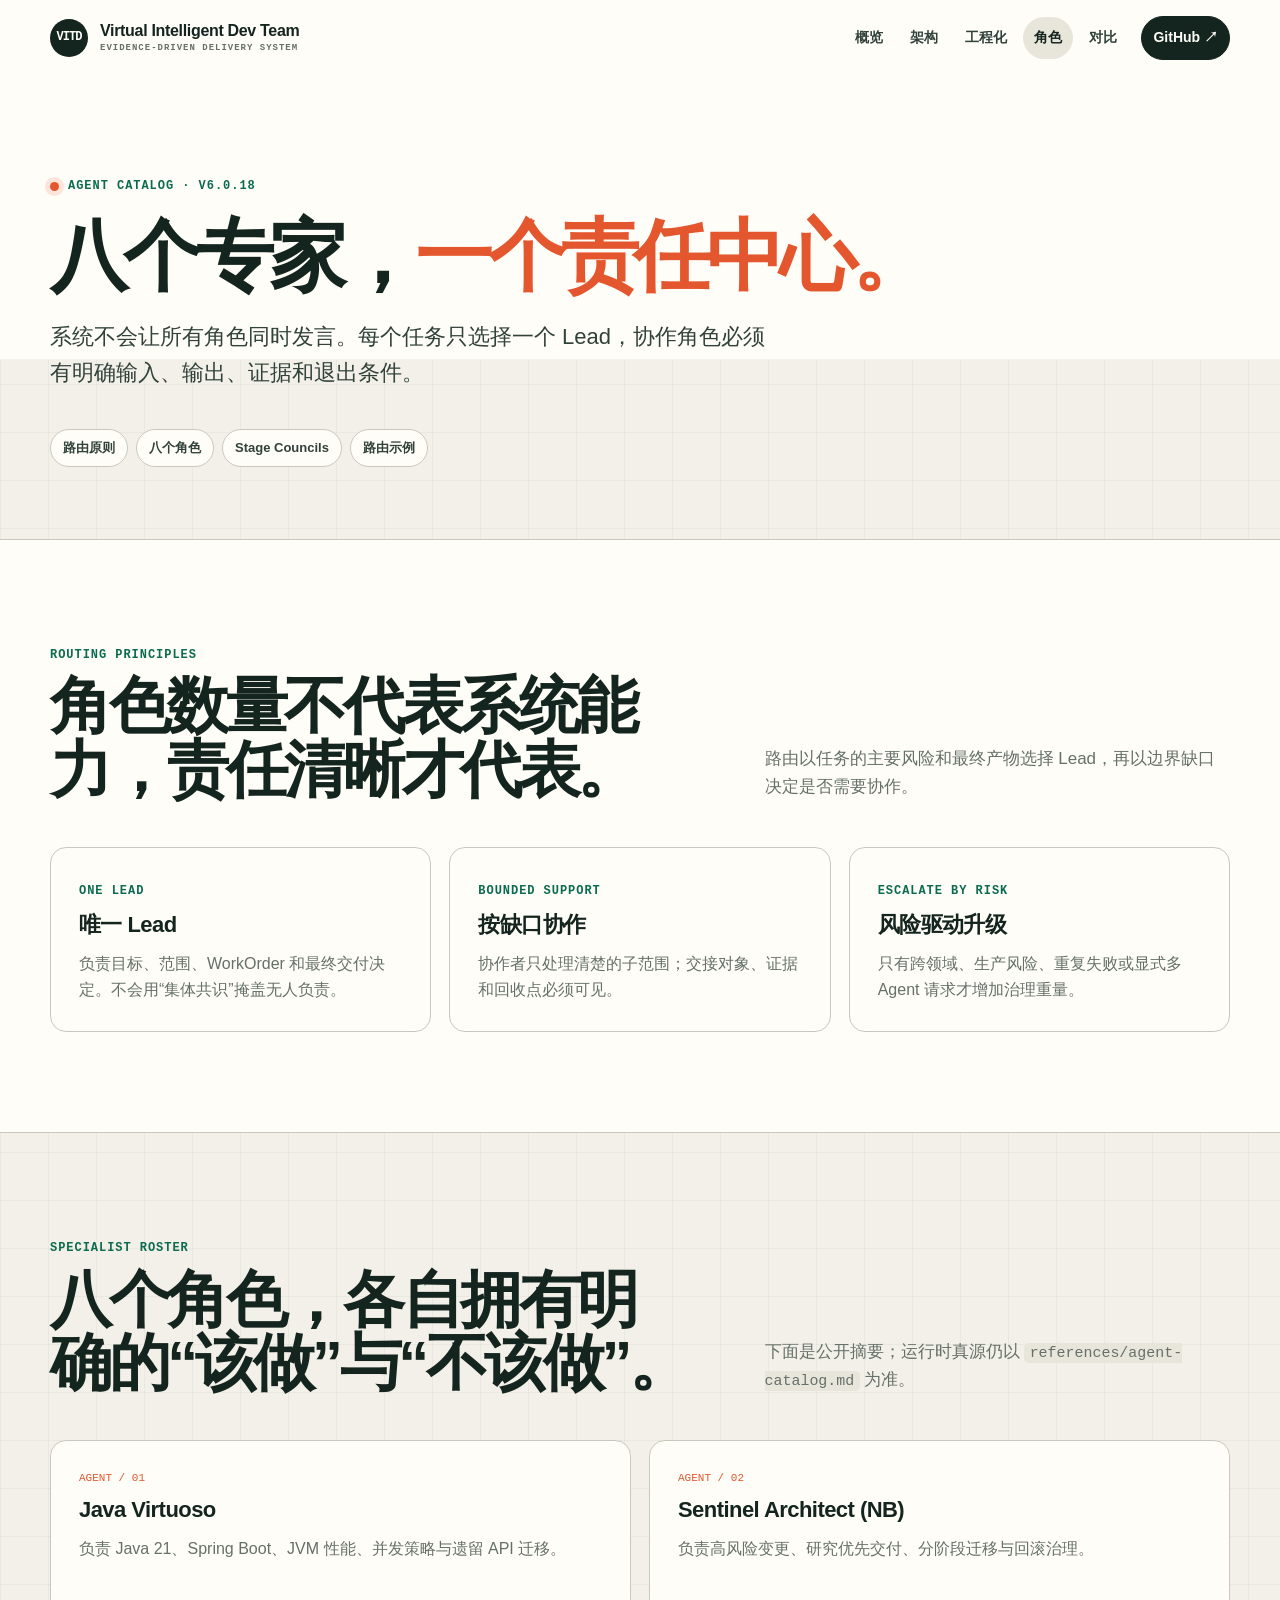
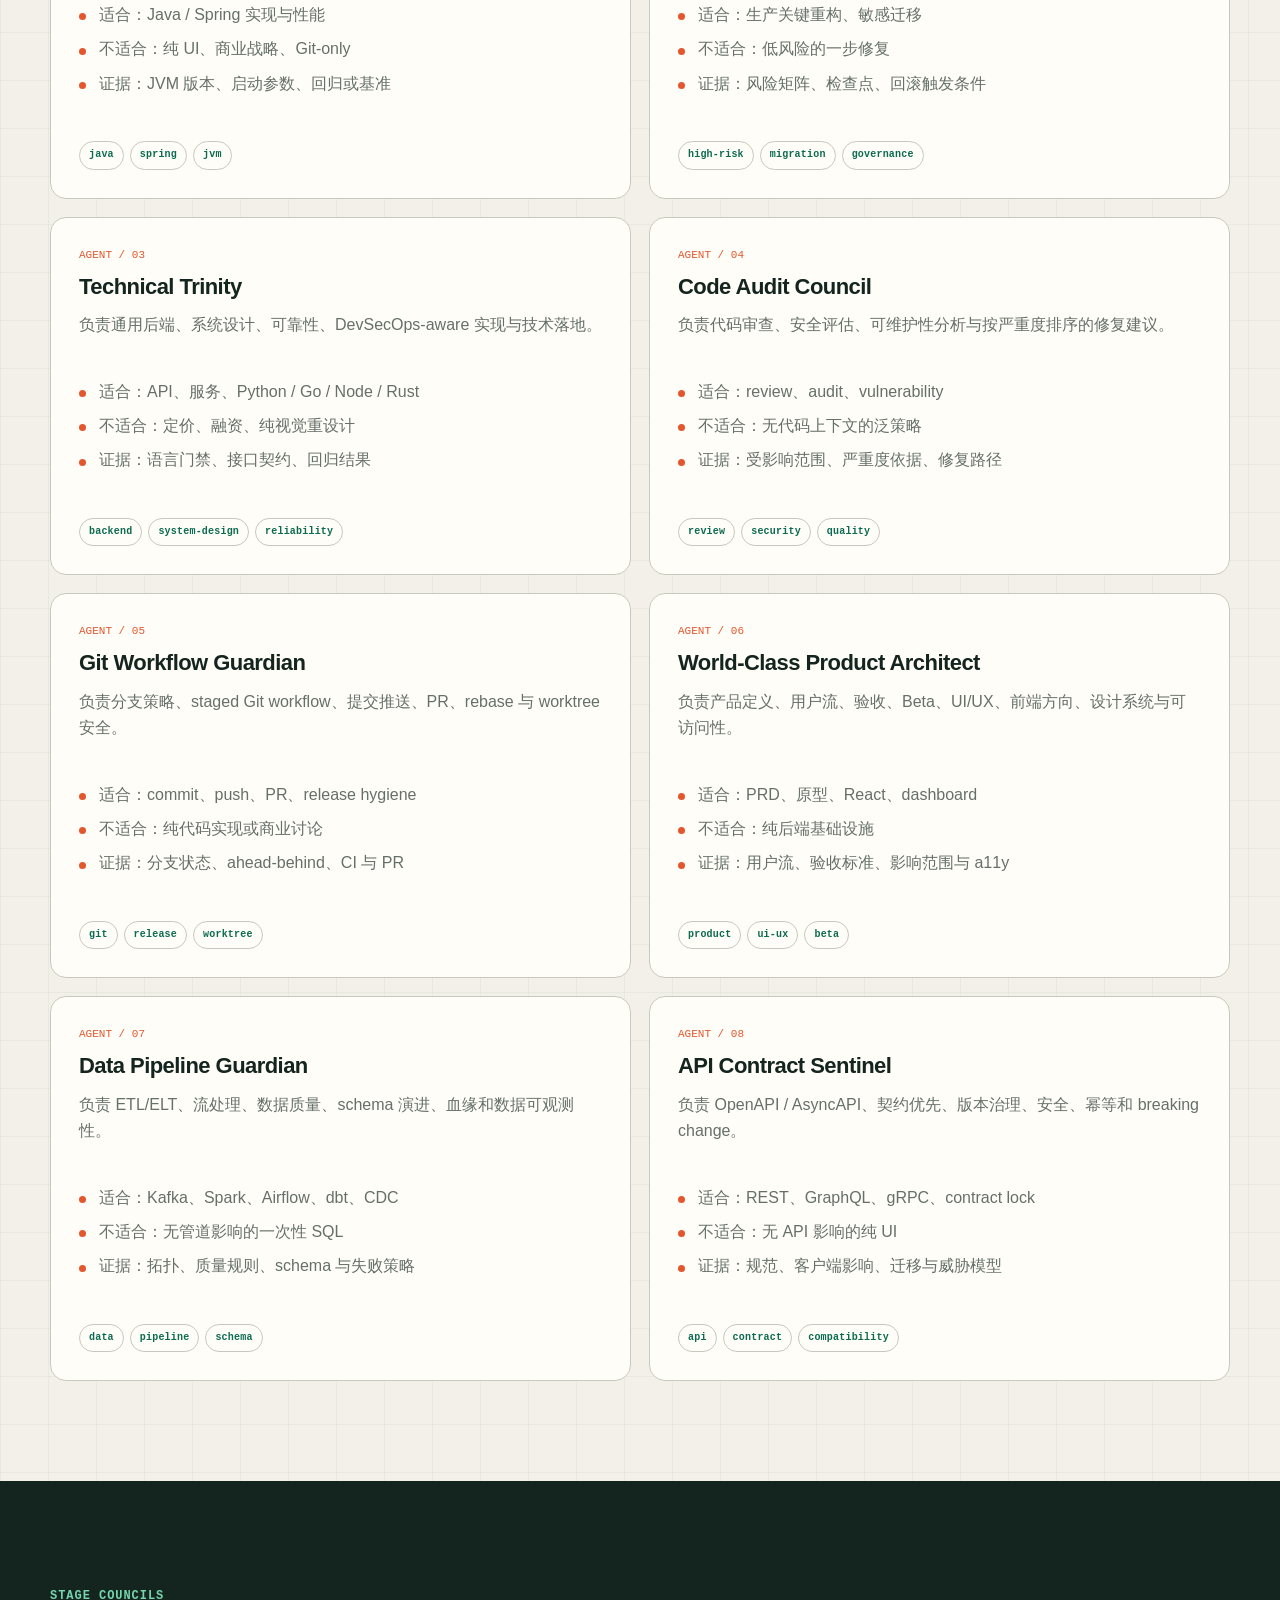
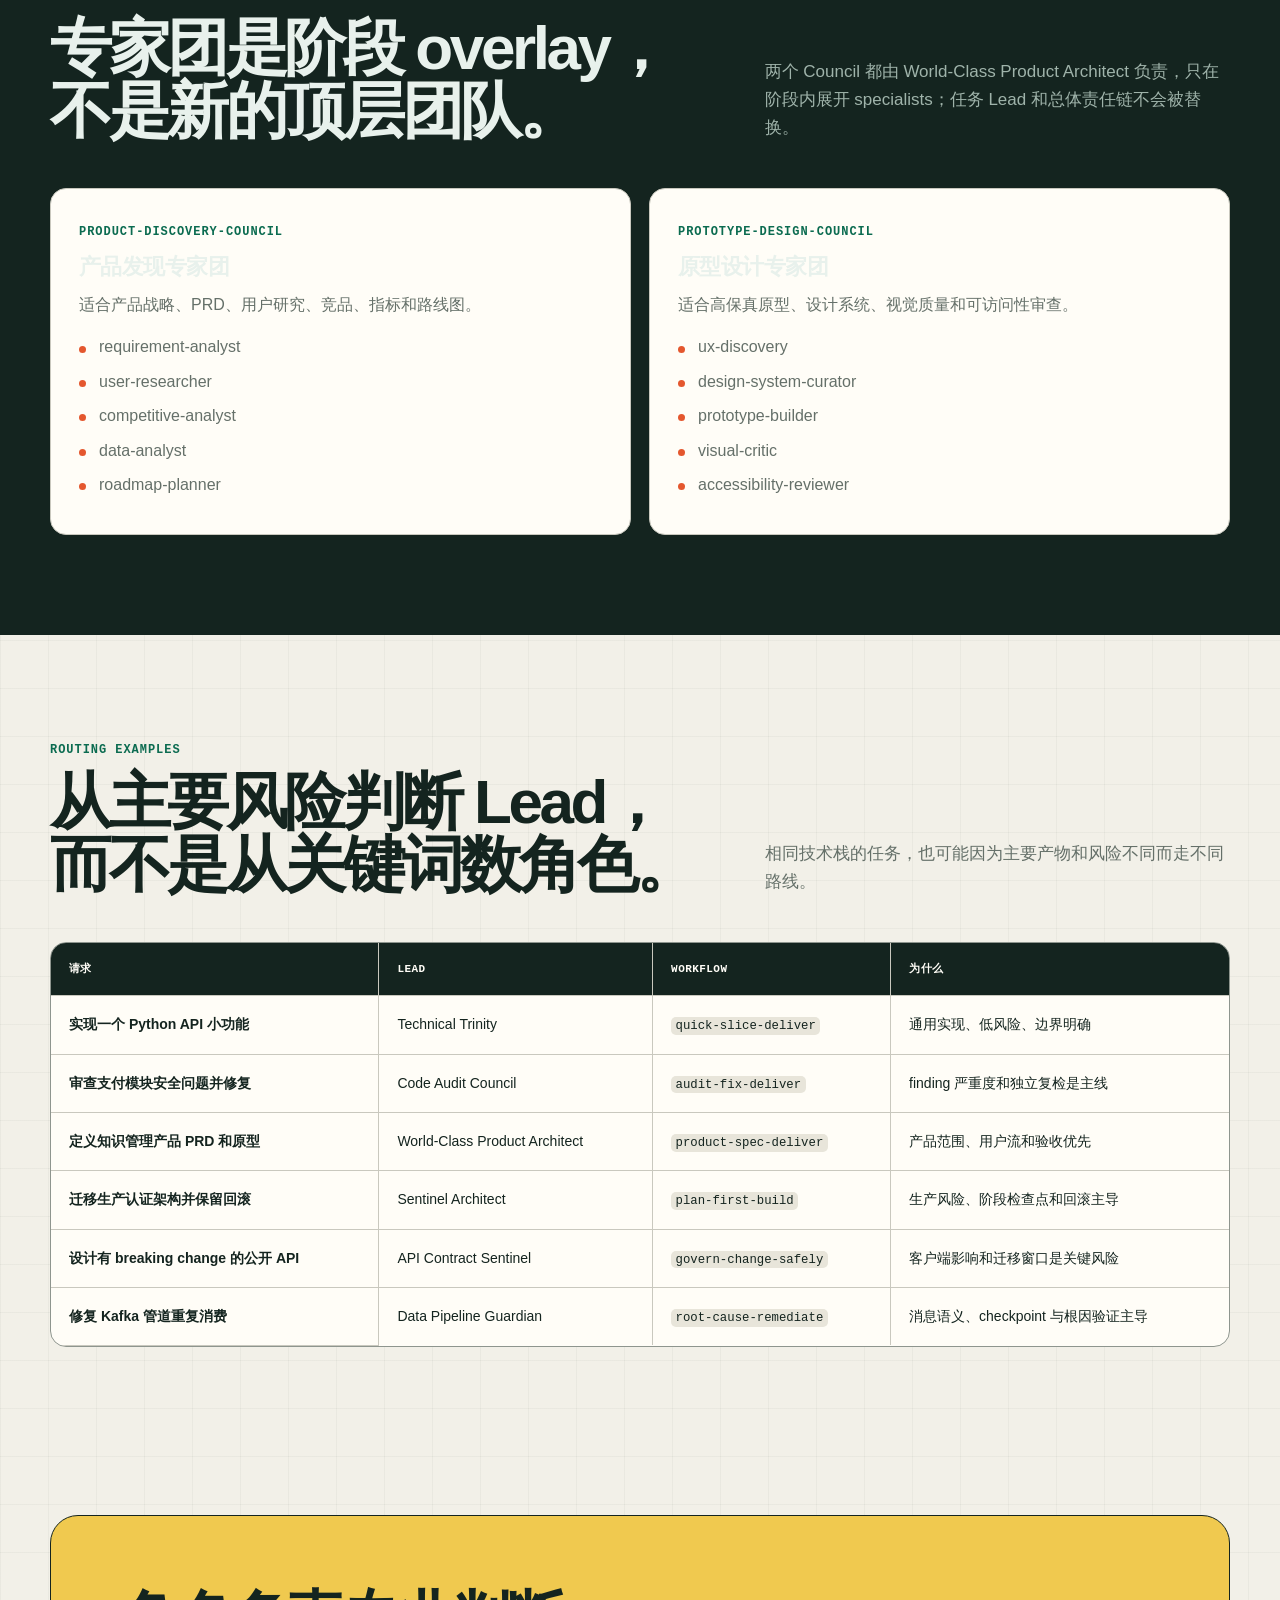
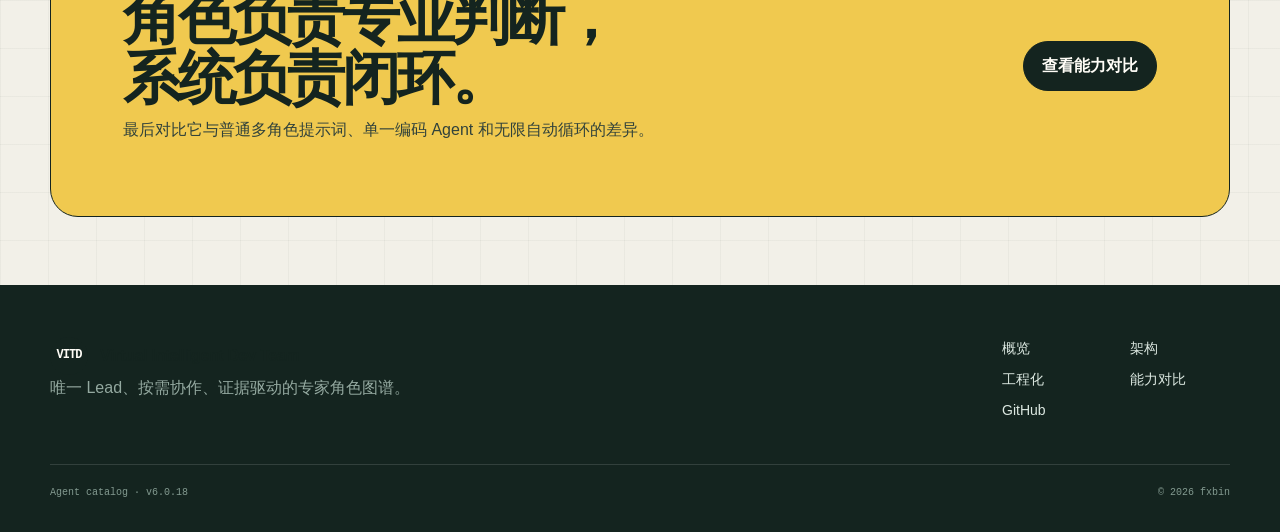
==== commit c780b91e: "fix(virtual-intelligent-dev-team): 修复 worktree 状态与校验污染" ====
--- a/docs/agents.html
+++ b/docs/agents.html
@@ -7,8 +7,8 @@
   <meta name="theme-color" content="#14241f">
   <title>专家角色图谱 — Virtual Intelligent Dev Team</title>
   <link rel="icon" href="data:,">
-  <link rel="stylesheet" href="assets/site.css?v=v6.0.17">
-  <script src="assets/site.js?v=v6.0.17" defer></script>
+  <link rel="stylesheet" href="assets/site.css?v=v6.0.18">
+  <script src="assets/site.js?v=v6.0.18" defer></script>
 </head>
 <body>
   <a class="skip-link" href="#main-content">跳到主要内容</a>
@@ -23,7 +23,7 @@
   <main id="main-content">
     <section class="page-hero">
       <div class="container">
-        <p class="eyebrow">Agent catalog · v6.0.17</p>
+        <p class="eyebrow">Agent catalog · v6.0.18</p>
         <h1>八个专家，<span class="accent-text">一个责任中心。</span></h1>
         <p class="lede">系统不会让所有角色同时发言。每个任务只选择一个 Lead，协作角色必须有明确输入、输出、证据和退出条件。</p>
         <div class="page-index" aria-label="本页目录"><a href="#routing">路由原则</a><a href="#roster">八个角色</a><a href="#councils">Stage Councils</a><a href="#examples">路由示例</a></div>
@@ -89,6 +89,6 @@
     <section class="section section-compact"><div class="container"><div class="cta-panel"><div><h2>角色负责专业判断，系统负责闭环。</h2><p>最后对比它与普通多角色提示词、单一编码 Agent 和无限自动循环的差异。</p></div><a class="button button-primary" href="matrix.html">查看能力对比</a></div></div></section>
   </main>
 
-  <footer class="site-footer"><div class="container"><div class="footer-grid"><div class="footer-copy"><a class="brand" href="index.html"><span class="brand-mark">VITD</span><span>Virtual Intelligent Dev Team</span></a><p>唯一 Lead、按需协作、证据驱动的专家角色图谱。</p></div><nav class="footer-links" aria-label="页脚导航"><a href="index.html">概览</a><a href="architecture.html">架构</a><a href="engineering.html">工程化</a><a href="matrix.html">能力对比</a><a href="https://github.com/fxbin/virtual-intelligent-dev-team">GitHub</a></nav></div><div class="footer-bottom"><span>Agent catalog · v6.0.17</span><span>© <span data-current-year>2026</span> fxbin</span></div></div></footer>
+  <footer class="site-footer"><div class="container"><div class="footer-grid"><div class="footer-copy"><a class="brand" href="index.html"><span class="brand-mark">VITD</span><span>Virtual Intelligent Dev Team</span></a><p>唯一 Lead、按需协作、证据驱动的专家角色图谱。</p></div><nav class="footer-links" aria-label="页脚导航"><a href="index.html">概览</a><a href="architecture.html">架构</a><a href="engineering.html">工程化</a><a href="matrix.html">能力对比</a><a href="https://github.com/fxbin/virtual-intelligent-dev-team">GitHub</a></nav></div><div class="footer-bottom"><span>Agent catalog · v6.0.18</span><span>© <span data-current-year>2026</span> fxbin</span></div></div></footer>
 </body>
 </html>
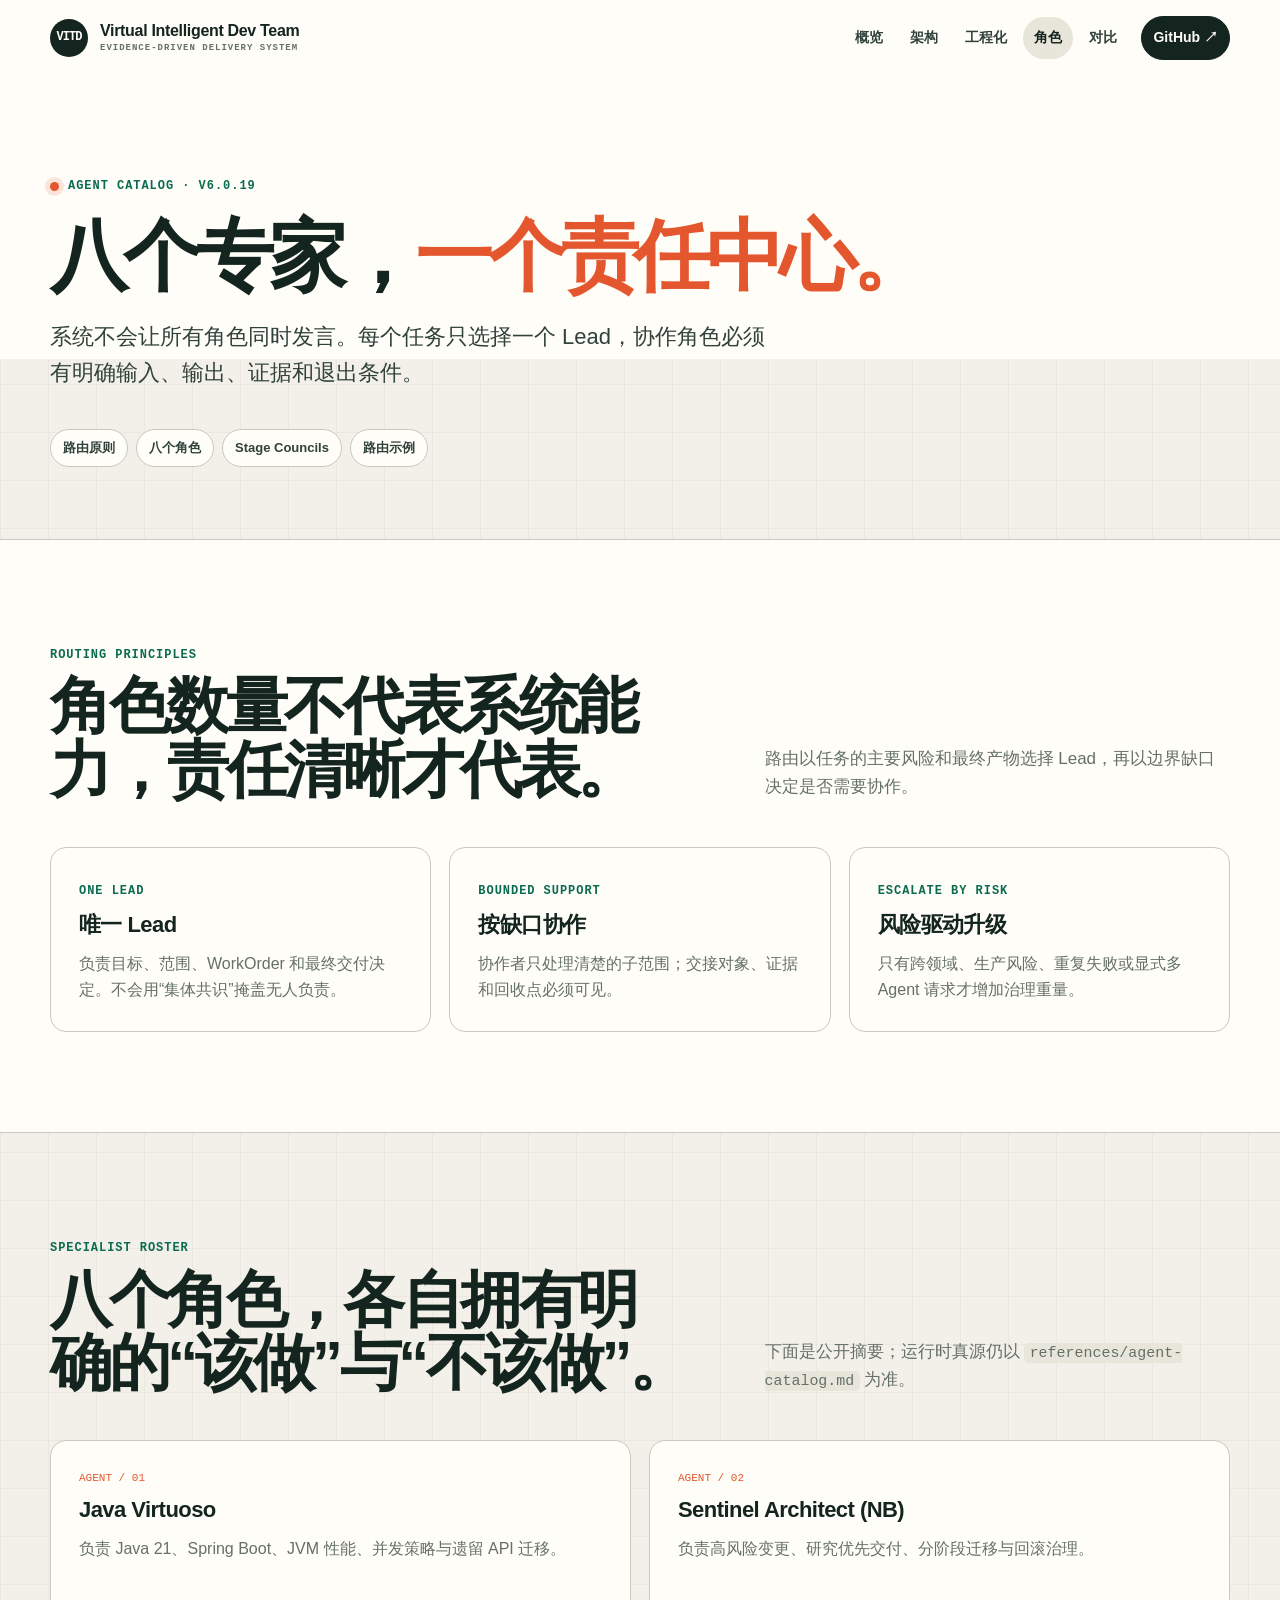
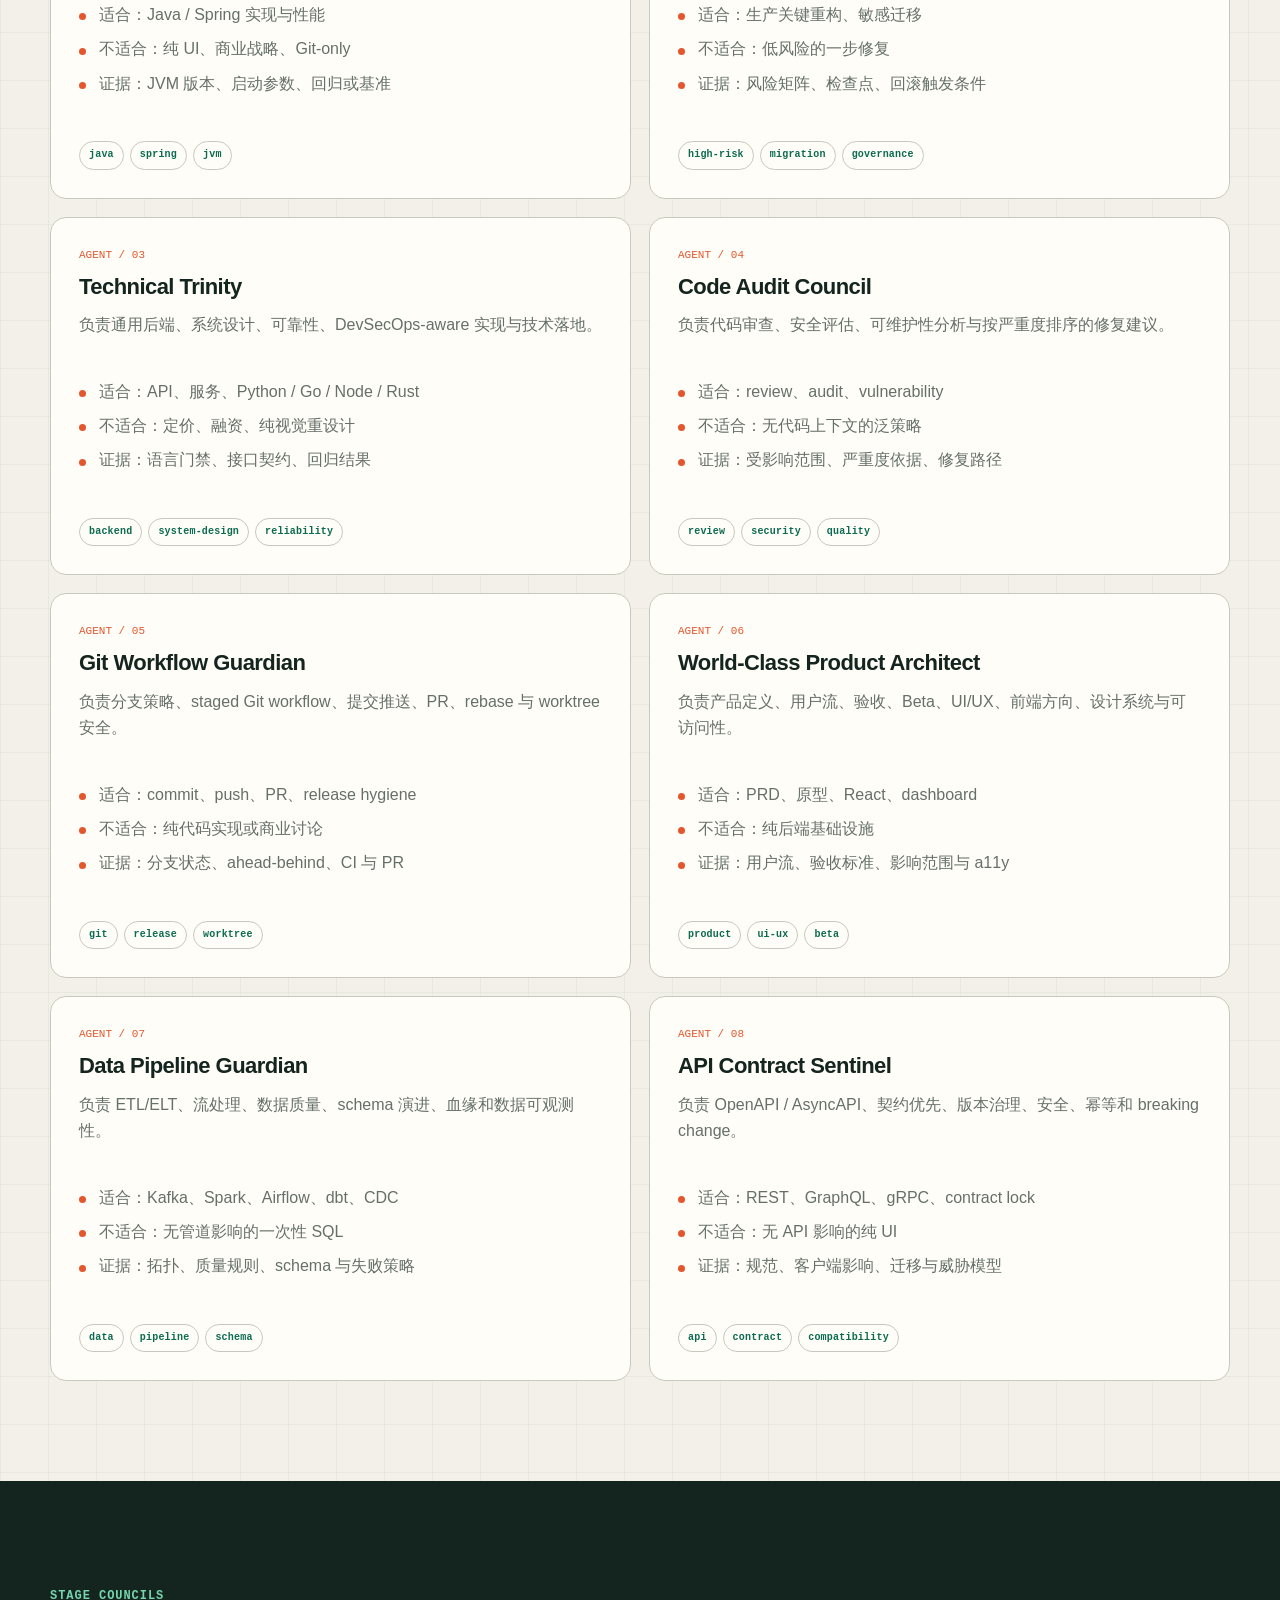
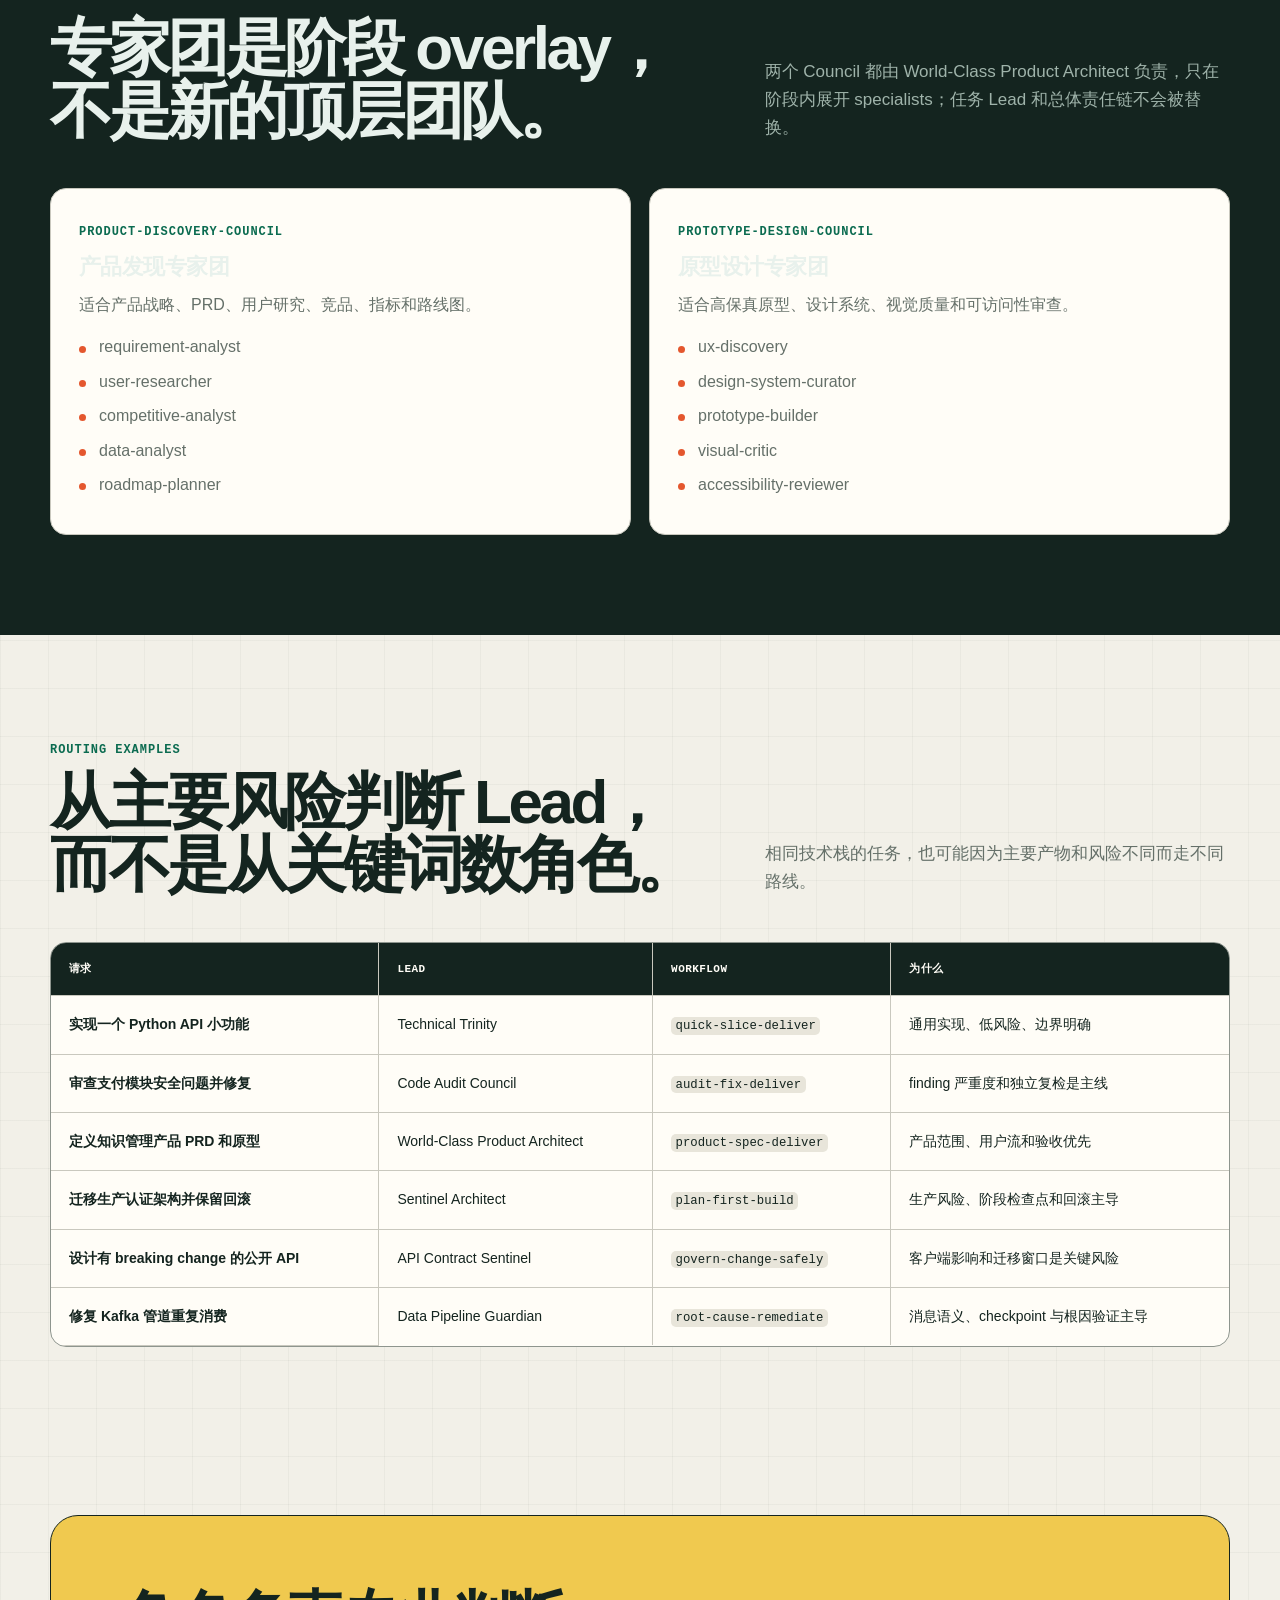
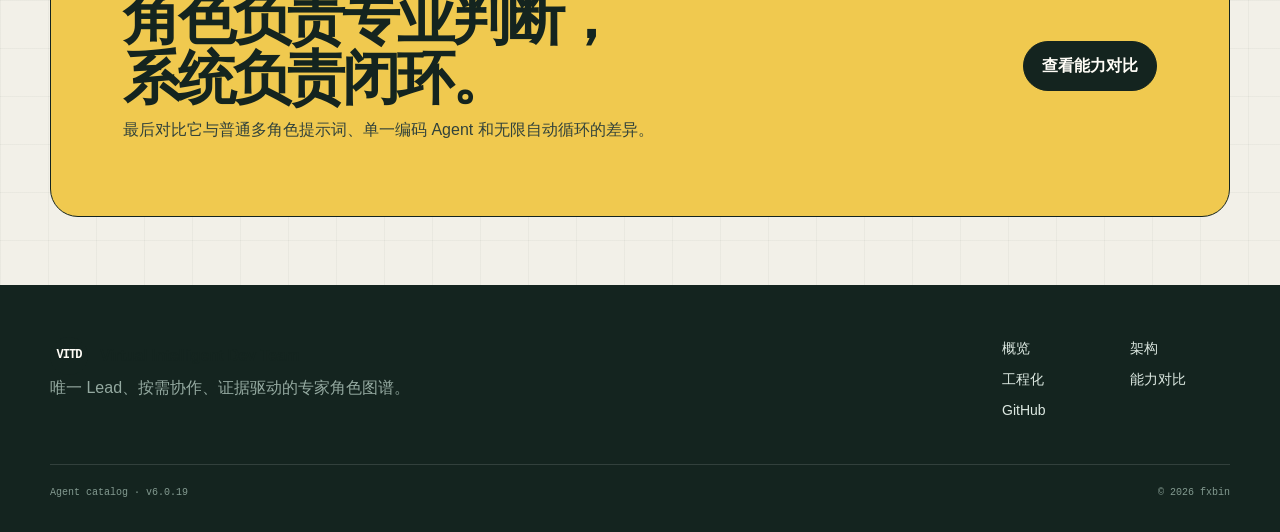
==== commit 1d7611a9: "fix(virtual-intelligent-dev-team): 复用路由解析的主仓状态根" ====
--- a/docs/agents.html
+++ b/docs/agents.html
@@ -7,8 +7,8 @@
   <meta name="theme-color" content="#14241f">
   <title>专家角色图谱 — Virtual Intelligent Dev Team</title>
   <link rel="icon" href="data:,">
-  <link rel="stylesheet" href="assets/site.css?v=v6.0.18">
-  <script src="assets/site.js?v=v6.0.18" defer></script>
+  <link rel="stylesheet" href="assets/site.css?v=v6.0.19">
+  <script src="assets/site.js?v=v6.0.19" defer></script>
 </head>
 <body>
   <a class="skip-link" href="#main-content">跳到主要内容</a>
@@ -23,7 +23,7 @@
   <main id="main-content">
     <section class="page-hero">
       <div class="container">
-        <p class="eyebrow">Agent catalog · v6.0.18</p>
+        <p class="eyebrow">Agent catalog · v6.0.19</p>
         <h1>八个专家，<span class="accent-text">一个责任中心。</span></h1>
         <p class="lede">系统不会让所有角色同时发言。每个任务只选择一个 Lead，协作角色必须有明确输入、输出、证据和退出条件。</p>
         <div class="page-index" aria-label="本页目录"><a href="#routing">路由原则</a><a href="#roster">八个角色</a><a href="#councils">Stage Councils</a><a href="#examples">路由示例</a></div>
@@ -89,6 +89,6 @@
     <section class="section section-compact"><div class="container"><div class="cta-panel"><div><h2>角色负责专业判断，系统负责闭环。</h2><p>最后对比它与普通多角色提示词、单一编码 Agent 和无限自动循环的差异。</p></div><a class="button button-primary" href="matrix.html">查看能力对比</a></div></div></section>
   </main>
 
-  <footer class="site-footer"><div class="container"><div class="footer-grid"><div class="footer-copy"><a class="brand" href="index.html"><span class="brand-mark">VITD</span><span>Virtual Intelligent Dev Team</span></a><p>唯一 Lead、按需协作、证据驱动的专家角色图谱。</p></div><nav class="footer-links" aria-label="页脚导航"><a href="index.html">概览</a><a href="architecture.html">架构</a><a href="engineering.html">工程化</a><a href="matrix.html">能力对比</a><a href="https://github.com/fxbin/virtual-intelligent-dev-team">GitHub</a></nav></div><div class="footer-bottom"><span>Agent catalog · v6.0.18</span><span>© <span data-current-year>2026</span> fxbin</span></div></div></footer>
+  <footer class="site-footer"><div class="container"><div class="footer-grid"><div class="footer-copy"><a class="brand" href="index.html"><span class="brand-mark">VITD</span><span>Virtual Intelligent Dev Team</span></a><p>唯一 Lead、按需协作、证据驱动的专家角色图谱。</p></div><nav class="footer-links" aria-label="页脚导航"><a href="index.html">概览</a><a href="architecture.html">架构</a><a href="engineering.html">工程化</a><a href="matrix.html">能力对比</a><a href="https://github.com/fxbin/virtual-intelligent-dev-team">GitHub</a></nav></div><div class="footer-bottom"><span>Agent catalog · v6.0.19</span><span>© <span data-current-year>2026</span> fxbin</span></div></div></footer>
 </body>
 </html>
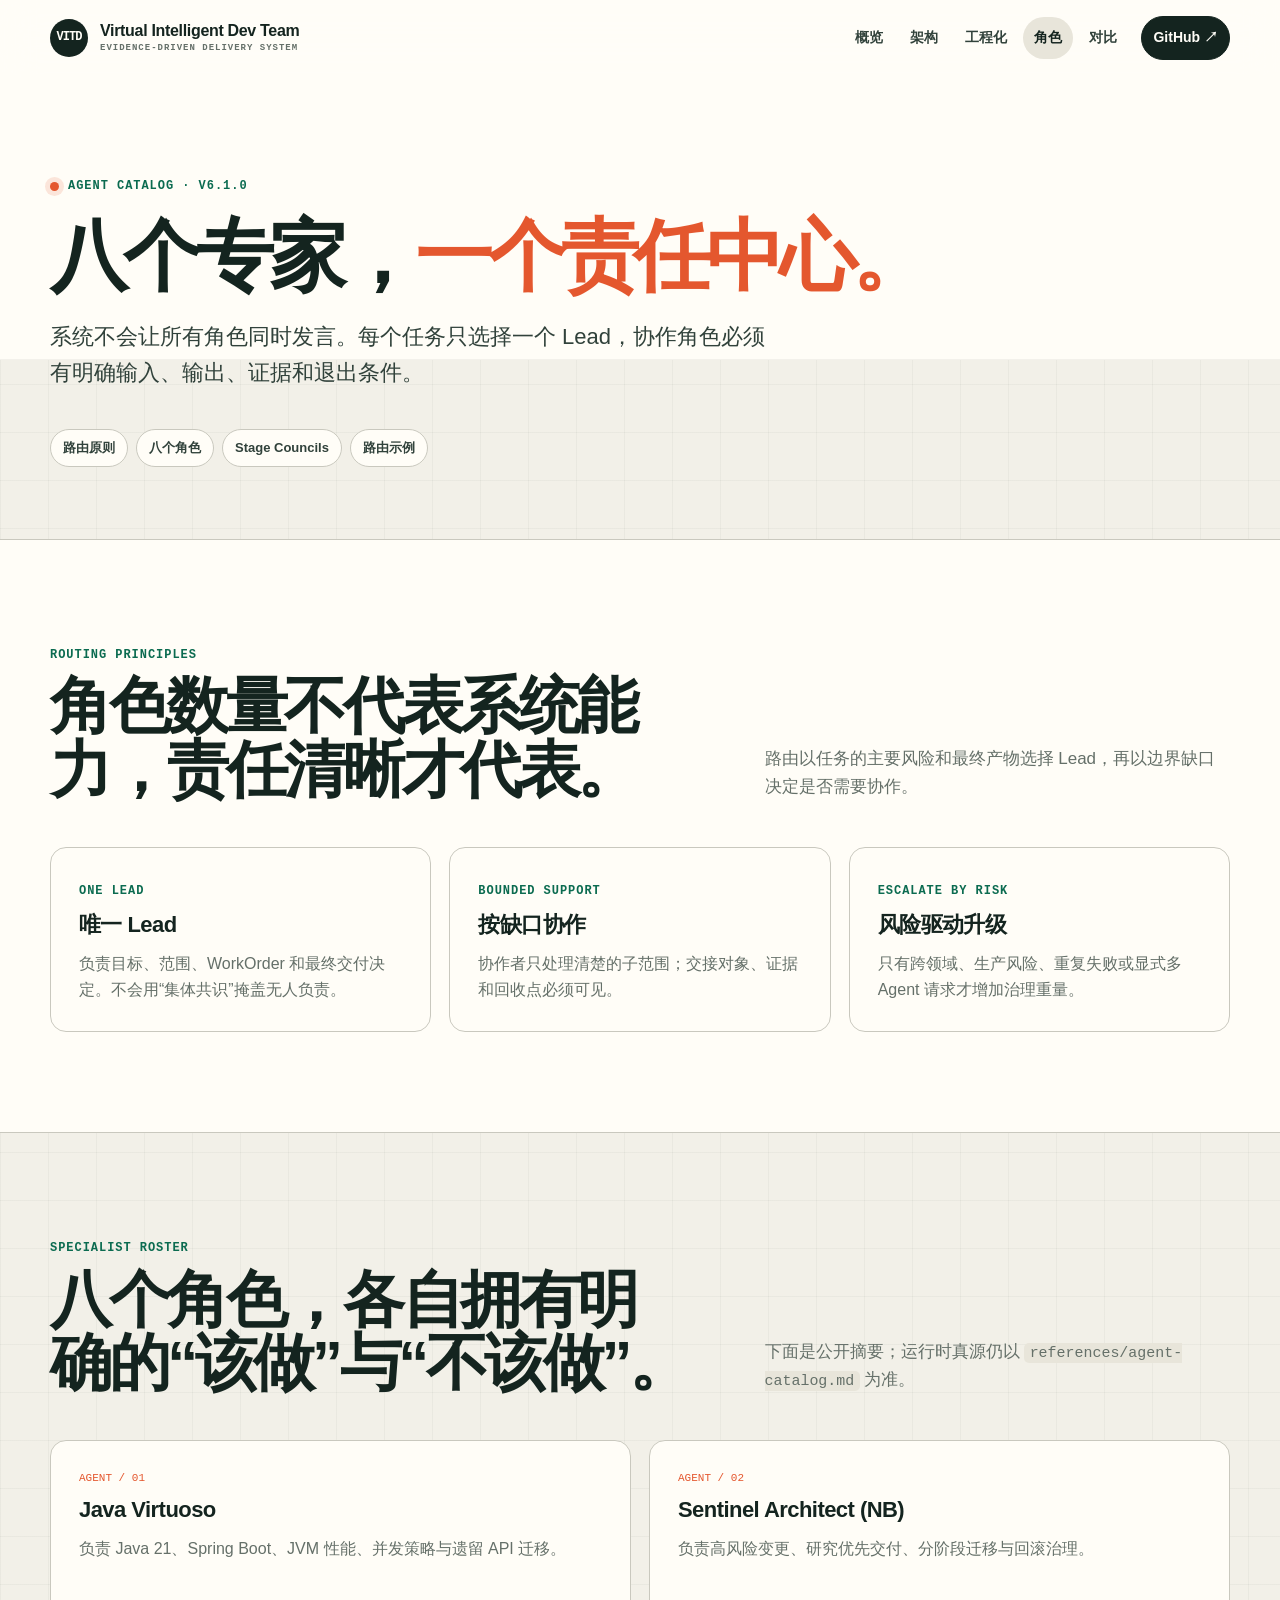
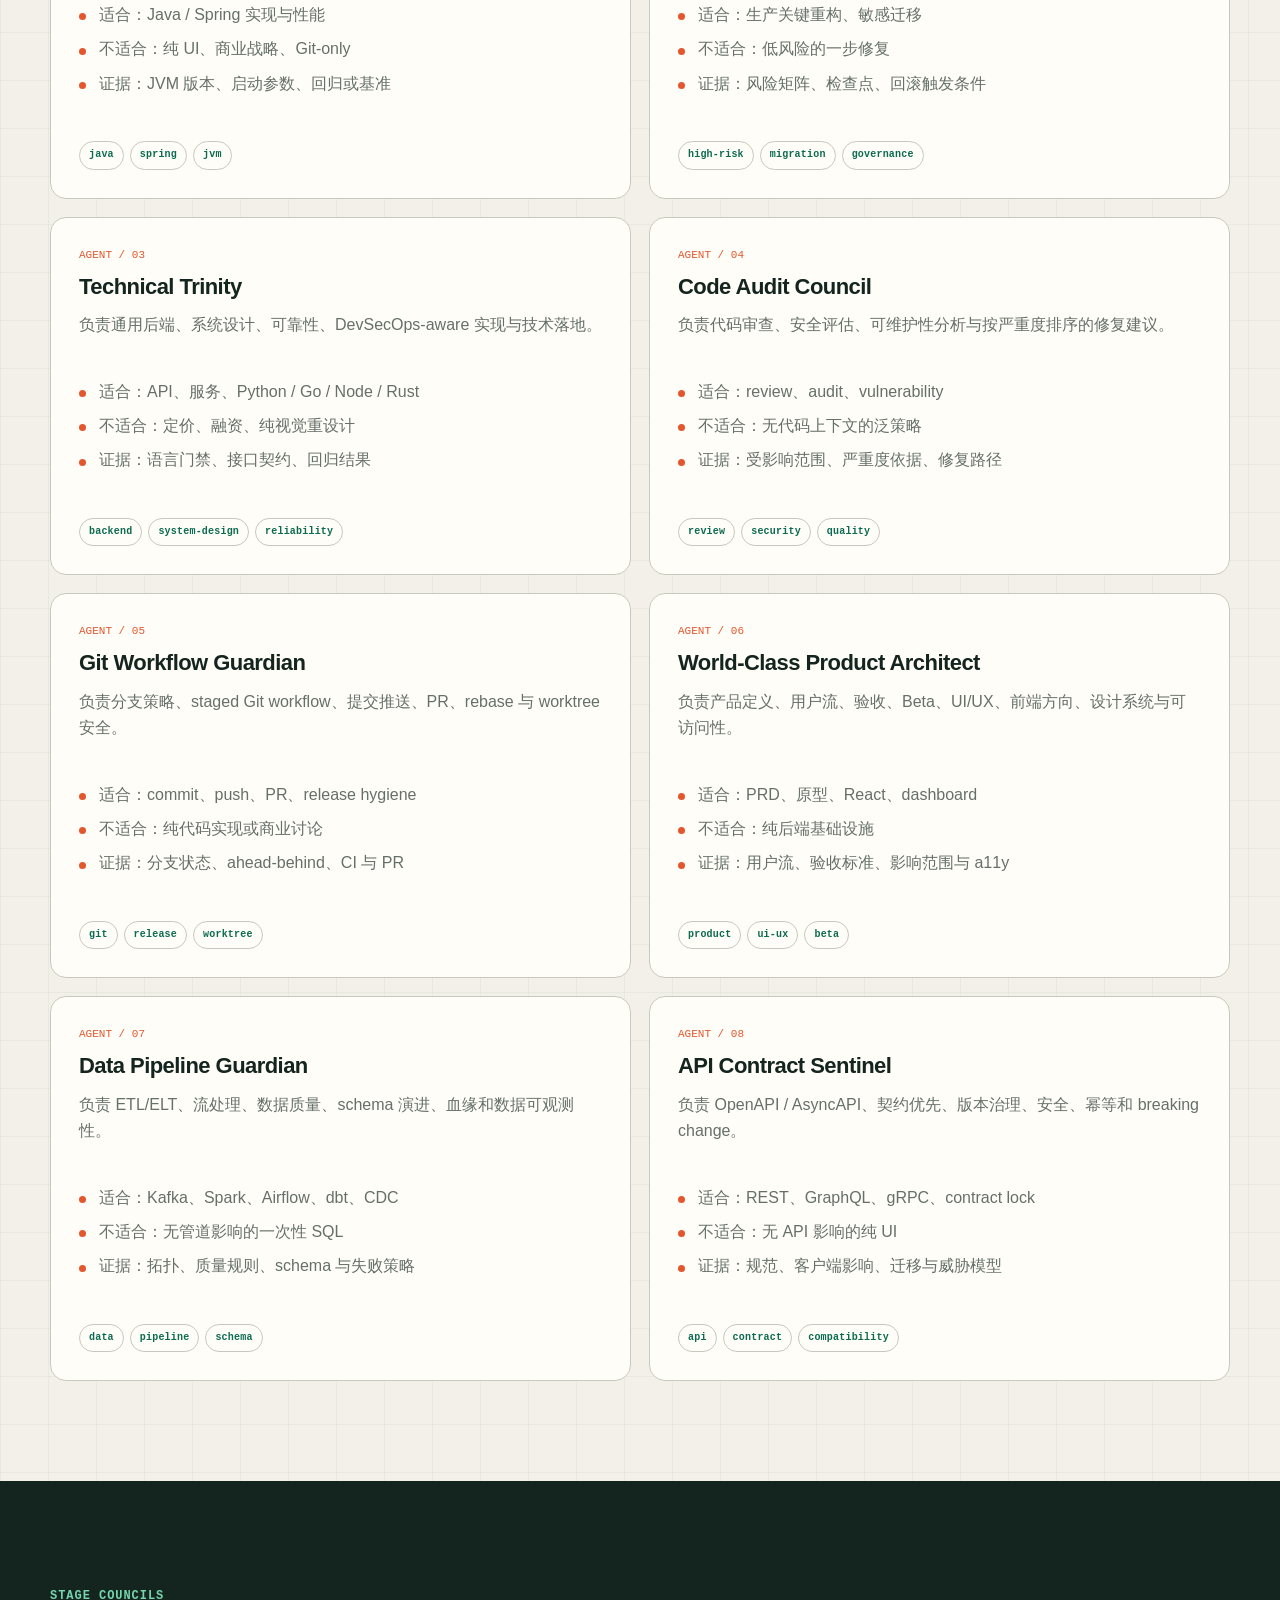
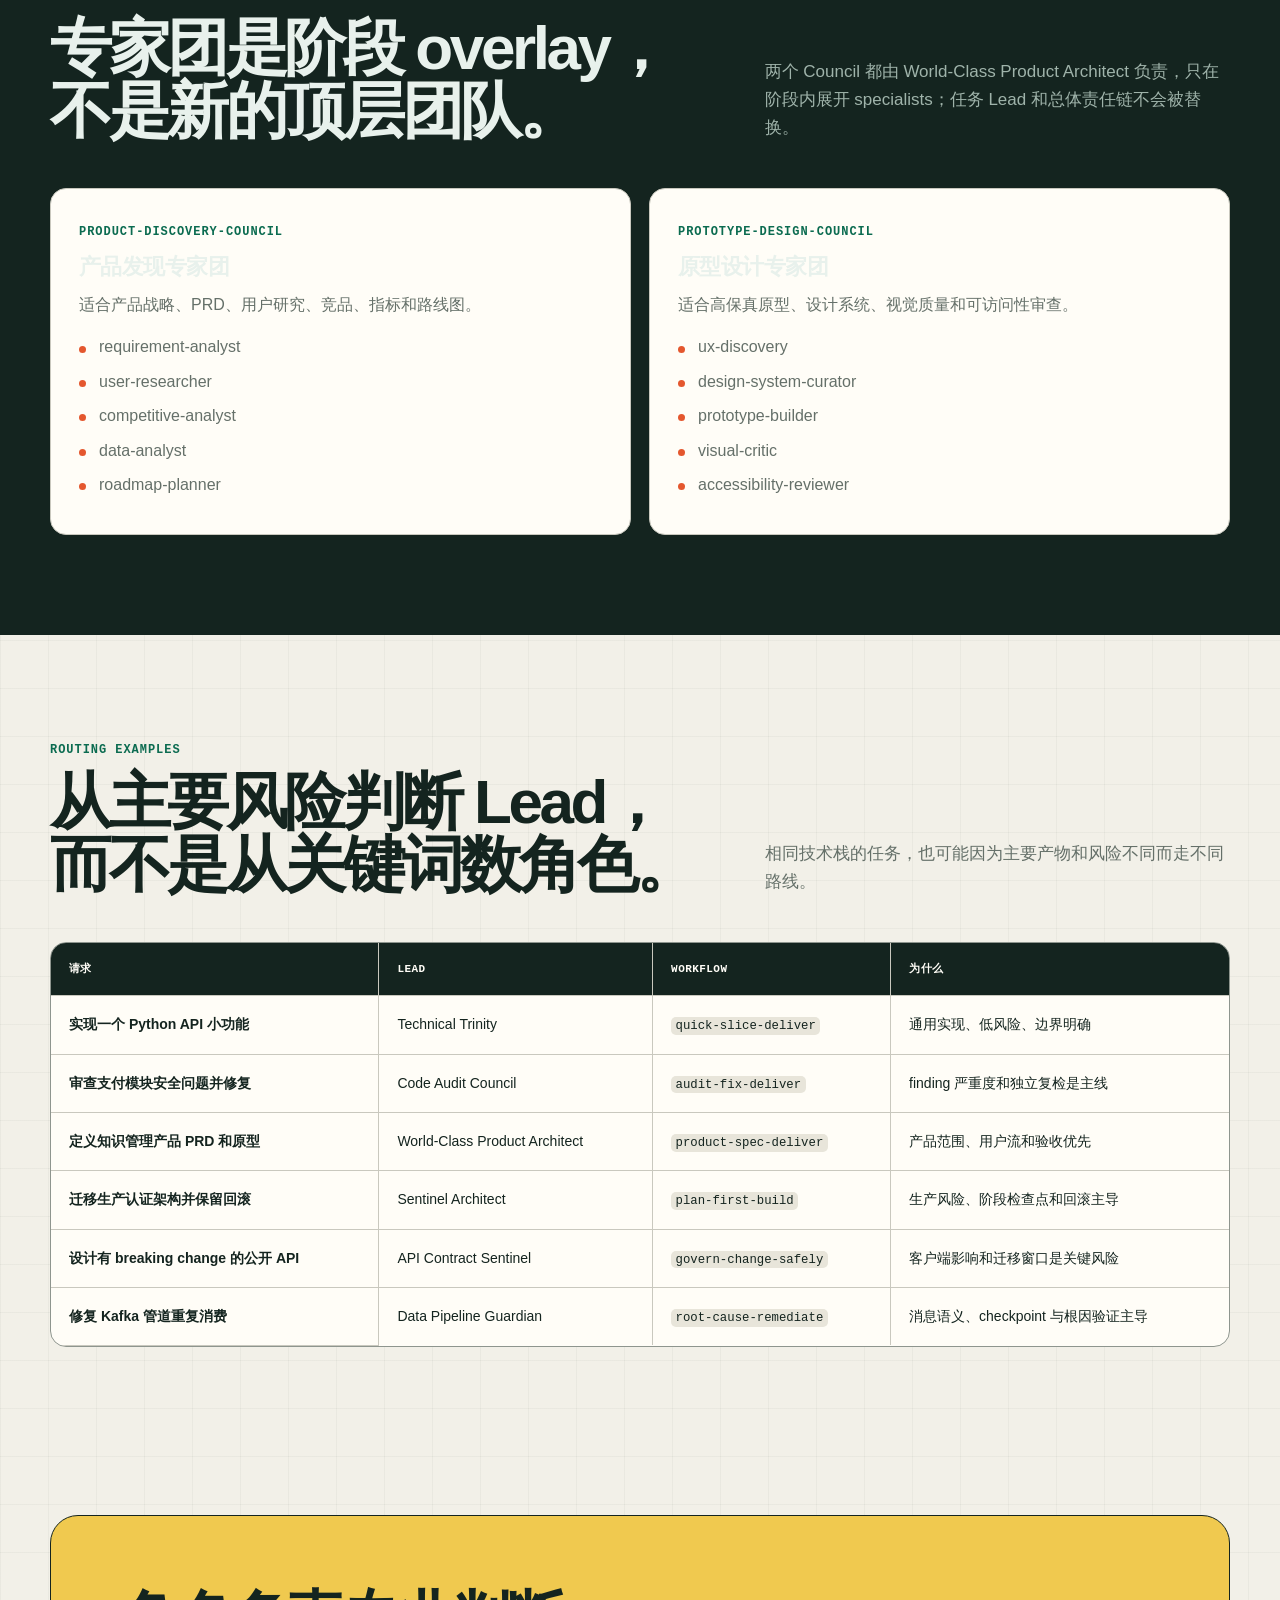
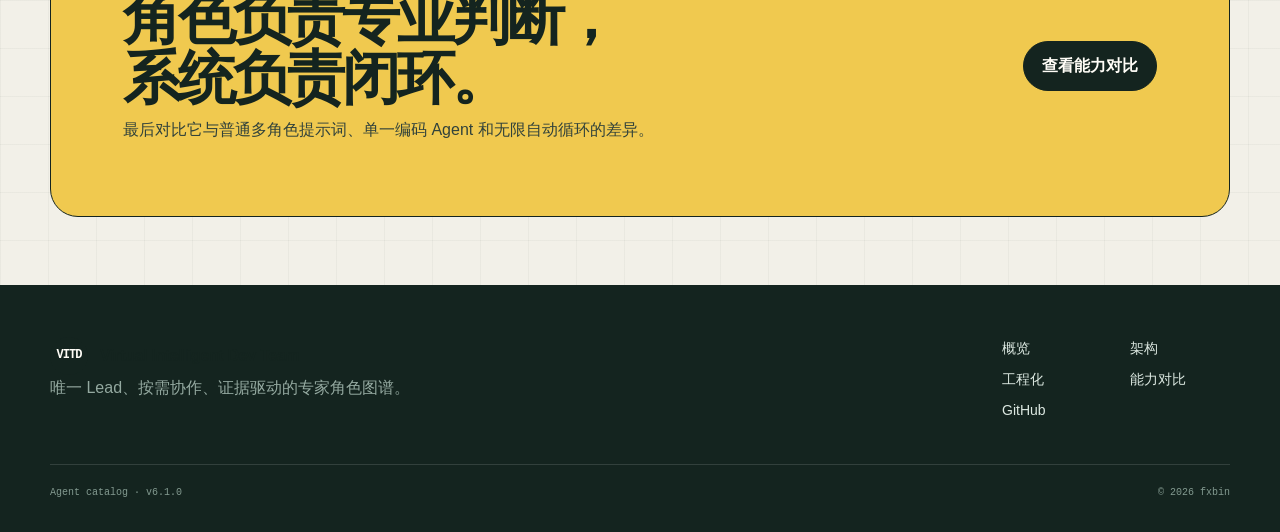
==== commit e7826512: "chore: finalize virtual-intelligent-dev-team v6.1.0" ====
--- a/docs/agents.html
+++ b/docs/agents.html
@@ -7,8 +7,8 @@
   <meta name="theme-color" content="#14241f">
   <title>专家角色图谱 — Virtual Intelligent Dev Team</title>
   <link rel="icon" href="data:,">
-  <link rel="stylesheet" href="assets/site.css?v=v6.0.19">
-  <script src="assets/site.js?v=v6.0.19" defer></script>
+  <link rel="stylesheet" href="assets/site.css?v=v6.1.0">
+  <script src="assets/site.js?v=v6.1.0" defer></script>
 </head>
 <body>
   <a class="skip-link" href="#main-content">跳到主要内容</a>
@@ -23,7 +23,7 @@
   <main id="main-content">
     <section class="page-hero">
       <div class="container">
-        <p class="eyebrow">Agent catalog · v6.0.19</p>
+        <p class="eyebrow">Agent catalog · v6.1.0</p>
         <h1>八个专家，<span class="accent-text">一个责任中心。</span></h1>
         <p class="lede">系统不会让所有角色同时发言。每个任务只选择一个 Lead，协作角色必须有明确输入、输出、证据和退出条件。</p>
         <div class="page-index" aria-label="本页目录"><a href="#routing">路由原则</a><a href="#roster">八个角色</a><a href="#councils">Stage Councils</a><a href="#examples">路由示例</a></div>
@@ -89,6 +89,6 @@
     <section class="section section-compact"><div class="container"><div class="cta-panel"><div><h2>角色负责专业判断，系统负责闭环。</h2><p>最后对比它与普通多角色提示词、单一编码 Agent 和无限自动循环的差异。</p></div><a class="button button-primary" href="matrix.html">查看能力对比</a></div></div></section>
   </main>
 
-  <footer class="site-footer"><div class="container"><div class="footer-grid"><div class="footer-copy"><a class="brand" href="index.html"><span class="brand-mark">VITD</span><span>Virtual Intelligent Dev Team</span></a><p>唯一 Lead、按需协作、证据驱动的专家角色图谱。</p></div><nav class="footer-links" aria-label="页脚导航"><a href="index.html">概览</a><a href="architecture.html">架构</a><a href="engineering.html">工程化</a><a href="matrix.html">能力对比</a><a href="https://github.com/fxbin/virtual-intelligent-dev-team">GitHub</a></nav></div><div class="footer-bottom"><span>Agent catalog · v6.0.19</span><span>© <span data-current-year>2026</span> fxbin</span></div></div></footer>
+  <footer class="site-footer"><div class="container"><div class="footer-grid"><div class="footer-copy"><a class="brand" href="index.html"><span class="brand-mark">VITD</span><span>Virtual Intelligent Dev Team</span></a><p>唯一 Lead、按需协作、证据驱动的专家角色图谱。</p></div><nav class="footer-links" aria-label="页脚导航"><a href="index.html">概览</a><a href="architecture.html">架构</a><a href="engineering.html">工程化</a><a href="matrix.html">能力对比</a><a href="https://github.com/fxbin/virtual-intelligent-dev-team">GitHub</a></nav></div><div class="footer-bottom"><span>Agent catalog · v6.1.0</span><span>© <span data-current-year>2026</span> fxbin</span></div></div></footer>
 </body>
 </html>
